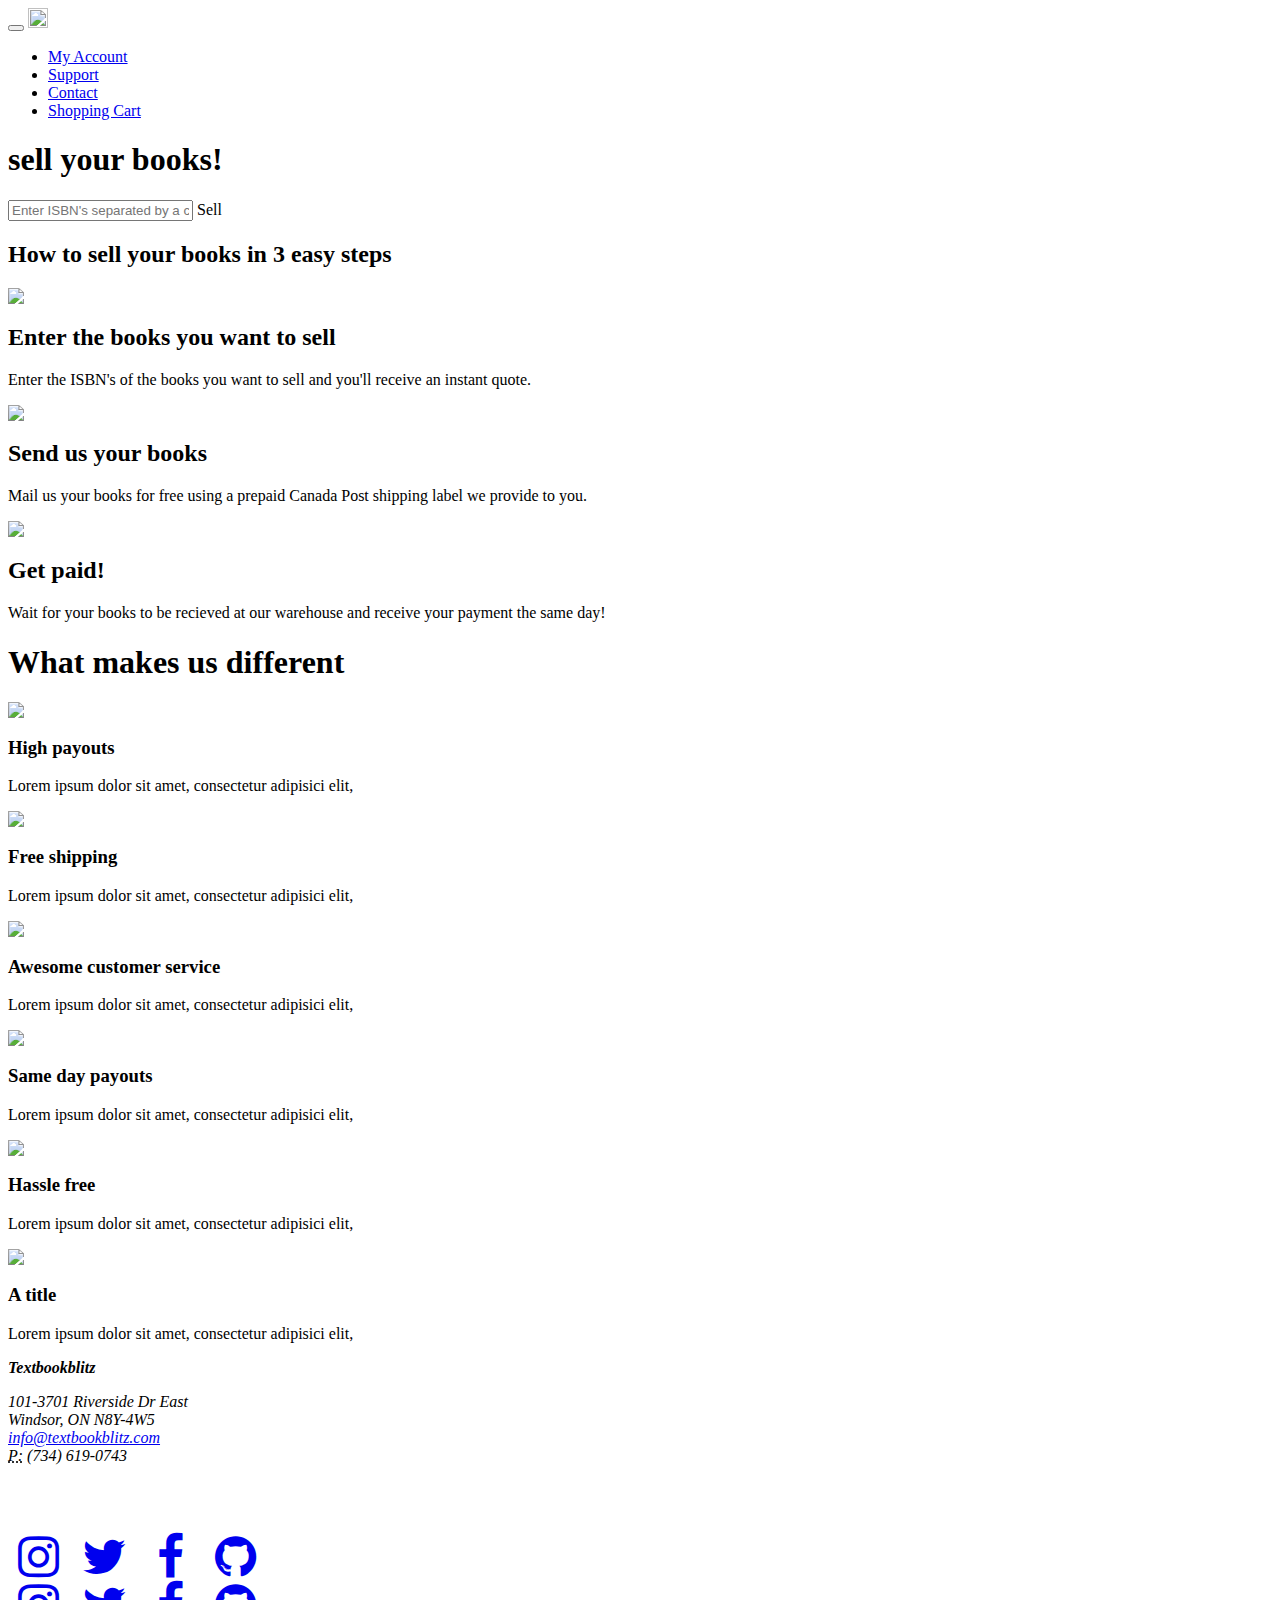
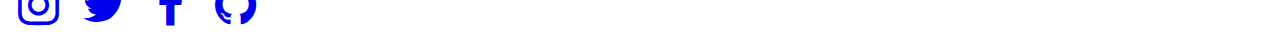
==== index.html @ 1eb01fef "Create index.html" ====
<html><head>
    <link rel="icon" href="images/favicon.png">
    <title>Sell Used Books &amp; Textbooks Online | Textbookblitz Canada</title>
    <meta charset="utf-8">
      <meta name="viewport" content="width=device-width, initial-scale=1">
      <script type="text/javascript" src="http://cdnjs.cloudflare.com/ajax/libs/jquery/2.0.3/jquery.min.js"></script>
      <link href="http://cdnjs.cloudflare.com/ajax/libs/font-awesome/4.3.0/css/font-awesome.min.css" rel="stylesheet" type="text/css">
      <link rel="stylesheet" href="css/bootstrap.css" type="text/css">
      <link rel="stylesheet" href="style.css" type="text/css">
  </head><body>
    <div class="navbar navbar-default navbar-static-top">
      <div class="container">
        <div class="navbar-header">
          <button type="button" class="navbar-toggle" data-toggle="collapse" data-target="#navbar-ex-collapse">
            <span class="sr-only">Toggle navigation</span>
            <span class="icon-bar"></span>
            <span class="icon-bar"></span>
            <span class="icon-bar"></span>
          </button>
          <a class="navbar-brand"><img height="20" alt="Brand" src="images\logo.png"></a>
        </div>
        <div class="collapse navbar-collapse" id="navbar-ex-collapse">
          <ul class="nav navbar-nav navbar-right">
            <li class="active">
              <a href="#">My Account</a>
            </li>
            <li class="">
              <a href="#">Support</a>
            </li>
            <li>
              <a href="#">Contact</a>
            </li>
            <li>
              <a href="#">Shopping Cart</a>
            </li>
          </ul>
        </div>
      </div>
    </div>
    <section class="home-banner" id="top">
      <div class="container">
        <div class="home-banner-caption">
          <div class="row">
            <div class="col-md-12">
              <h1 class="text-center">sell your books!</h1>
            </div>
          </div>
          <div class="row t10">
            <div class="col-md-offset-2 col-md-8">
              <form>
                <div class="form-group">
                  <div class="input-group input-group-lg">
                    <input type="text" class="form-control" placeholder="Enter ISBN's separated by a comma">
                    <span class="input-group-btn">
                      <a class="btn btn-success" type="submit">Sell</a>
                    </span>
                  </div>
                </div>
              </form>
            </div>
          </div>
        </div>
      </div>
    </section>
	
	
    <div class="section">
      <div class="container">
        <div class="row">
          <div class="col-md-12">
            <h2 class="text-center">How to sell your books in 3 easy steps</h2>
          </div>
        </div>
      </div>
    </div>
    <div class="section">
      <div class="container">
        <div class="row">
          <div class="col-md-4">
            <img src="http://pingendo.github.io/pingendo-bootstrap/assets/placeholder.png" class="img-responsive">
            <h2>Enter the books you want to sell</h2>
            <p>Enter the ISBN's of the books you want to sell and you'll receive an instant
              quote.</p>
          </div>
          <div class="col-md-4">
            <img src="http://pingendo.github.io/pingendo-bootstrap/assets/placeholder.png" class="img-responsive">
            <h2>Send us your books</h2>
            <p>Mail us your books for free using a prepaid Canada Post shipping label
              we provide to you.</p>
          </div>
          <div class="col-md-4">
            <img src="C:\Users\tekrop\Desktop\111.PNG" class="img-responsive">
            <h2>Get paid!</h2>
            <p>Wait for your books to be recieved at our warehouse and receive your payment
              the same day!</p>
          </div>
        </div>
      </div>
    </div>
    <div class="section">
      <div class="container">
        <div class="row">
          <div class="col-md-12">
            <h1 class="text-center">What makes us different</h1>
          </div>
        </div>
        <div class="row">
          <div class="col-md-4">
            <a><img src="http://pingendo.github.io/pingendo-bootstrap/assets/placeholder.png" class="img-responsive"></a>
            <h3>High payouts</h3>
            <p>Lorem ipsum dolor sit amet, consectetur adipisici elit,&nbsp;</p>
          </div>
          <div class="col-md-4">
            <a><img src="http://pingendo.github.io/pingendo-bootstrap/assets/placeholder.png" class="img-responsive"></a>
            <h3>Free shipping</h3>
            <p>Lorem ipsum dolor sit amet, consectetur adipisici elit,&nbsp;</p>
          </div>
          <div class="col-md-4">
            <a><img src="http://pingendo.github.io/pingendo-bootstrap/assets/placeholder.png" class="img-responsive"></a>
            <h3>Awesome customer service</h3>
            <p>Lorem ipsum dolor sit amet, consectetur adipisici elit,&nbsp;</p>
          </div>
        </div>
        <div class="row">
          <div class="col-md-4">
            <a><img src="http://pingendo.github.io/pingendo-bootstrap/assets/placeholder.png" class="img-responsive"></a>
            <h3>Same day payouts</h3>
            <p>Lorem ipsum dolor sit amet, consectetur adipisici elit,&nbsp;</p>
          </div>
          <div class="col-md-4">
            <a><img src="http://pingendo.github.io/pingendo-bootstrap/assets/placeholder.png" class="img-responsive"></a>
            <h3>Hassle free</h3>
            <p>Lorem ipsum dolor sit amet, consectetur adipisici elit,&nbsp;</p>
          </div>
          <div class="col-md-4">
            <a><img src="http://pingendo.github.io/pingendo-bootstrap/assets/placeholder.png" class="img-responsive"></a>
            <h3>A title</h3>
            <p>Lorem ipsum dolor sit amet, consectetur adipisici elit,&nbsp;</p>
          </div>
        </div>
      </div>
    </div>
    <footer class="section">
      <div class="container">
        <div class="row">
			<div class="col-sm-6">          		  
				<address>
				  <strong>Textbookblitz</strong><br>
				  <p>101-3701 Riverside Dr East<br> 
				  Windsor, ON N8Y-4W5&nbsp;<br>
				  <a href="mailto:#">info@textbookblitz.com</a><br>
				  <abbr title="Phone">P:</abbr> (734) 619-0743
				  </p>
				</address>
			</div>
          <div class="col-sm-6">
            <p class="text-info text-right">
              <br>
              <br>
            </p>
            <div class="row">
              <div class="col-md-12 hidden-lg hidden-md hidden-sm text-left">
                <a href="#"><i class="fa fa-3x fa-fw fa-instagram text-inverse"></i></a>
                <a href="#"><i class="fa fa-3x fa-fw fa-twitter text-inverse"></i></a>
                <a href="#"><i class="fa fa-3x fa-fw fa-facebook text-inverse"></i></a>
                <a href="#"><i class="fa fa-3x fa-fw fa-github text-inverse"></i></a>
              </div>
            </div>
            <div class="row">
              <div class="col-md-12 hidden-xs text-right">
                <a href="#"><i class="fa fa-3x fa-fw fa-instagram text-inverse"></i></a>
                <a href="#"><i class="fa fa-3x fa-fw fa-twitter text-inverse"></i></a>
                <a href="#"><i class="fa fa-3x fa-fw fa-facebook text-inverse"></i></a>
                <a href="#"><i class="fa fa-3x fa-fw fa-github text-inverse"></i></a>
              </div>
            </div>
          </div>
        </div>
      </div>
    </footer>
  

</body></html>
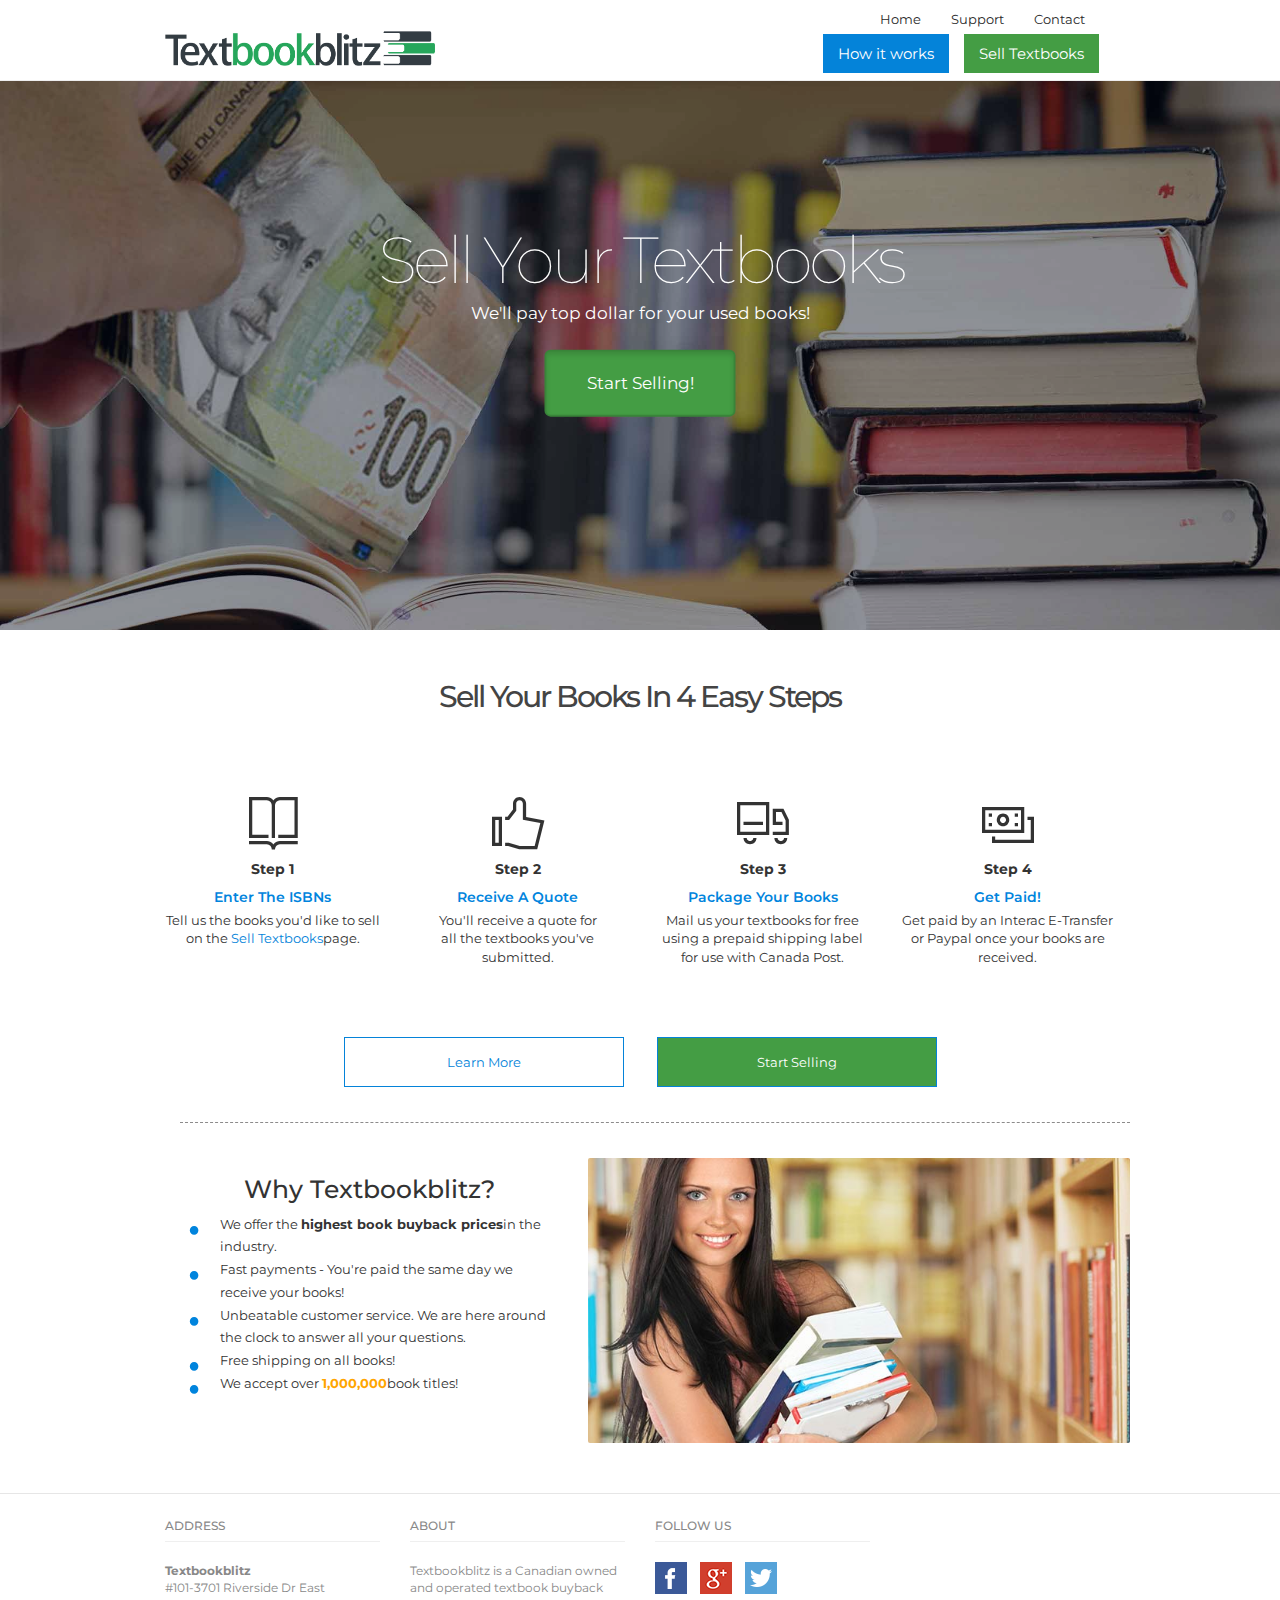
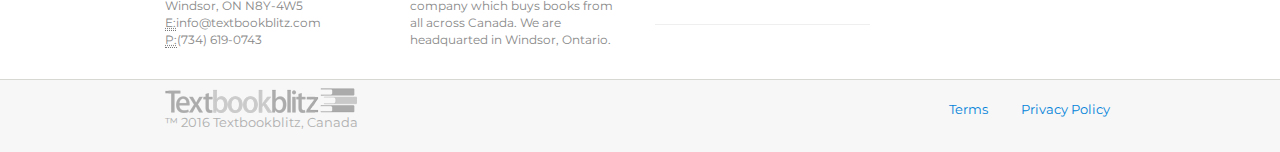
==== commit 337ef712: "3" ====
--- a/index.html
+++ b/index.html
@@ -1,183 +1,257 @@
 <html><head>
-    <link rel="icon" href="images/favicon.png">
-    <title>Sell Used Books &amp; Textbooks Online | Textbookblitz Canada</title>
-    <meta charset="utf-8">
-      <meta name="viewport" content="width=device-width, initial-scale=1">
-      <script type="text/javascript" src="http://cdnjs.cloudflare.com/ajax/libs/jquery/2.0.3/jquery.min.js"></script>
-      <link href="http://cdnjs.cloudflare.com/ajax/libs/font-awesome/4.3.0/css/font-awesome.min.css" rel="stylesheet" type="text/css">
-      <link rel="stylesheet" href="css/bootstrap.css" type="text/css">
-      <link rel="stylesheet" href="style.css" type="text/css">
-  </head><body>
-    <div class="navbar navbar-default navbar-static-top">
-      <div class="container">
-        <div class="navbar-header">
-          <button type="button" class="navbar-toggle" data-toggle="collapse" data-target="#navbar-ex-collapse">
-            <span class="sr-only">Toggle navigation</span>
-            <span class="icon-bar"></span>
-            <span class="icon-bar"></span>
-            <span class="icon-bar"></span>
-          </button>
-          <a class="navbar-brand"><img height="20" alt="Brand" src="images\logo.png"></a>
-        </div>
-        <div class="collapse navbar-collapse" id="navbar-ex-collapse">
-          <ul class="nav navbar-nav navbar-right">
-            <li class="active">
-              <a href="#">My Account</a>
-            </li>
-            <li class="">
-              <a href="#">Support</a>
-            </li>
-            <li>
-              <a href="#">Contact</a>
-            </li>
-            <li>
-              <a href="#">Shopping Cart</a>
-            </li>
-          </ul>
-        </div>
-      </div>
-    </div>
-    <section class="home-banner" id="top">
-      <div class="container">
-        <div class="home-banner-caption">
-          <div class="row">
-            <div class="col-md-12">
-              <h1 class="text-center">sell your books!</h1>
+        <meta charset="utf-8">
+        <meta http-equiv="X-UA-Compatible" content="IE=edge">
+        <meta name="viewport" content="width=device-width, initial-scale=1">
+        <meta name="keywords" content="sell textbooks, textbook buyback, sell textbooks online, textbook buyback canada, used textbooks online, sell books, sell books online">
+        <meta name="description" content="Sell Your Textbooks For Cash! Canada's Top Destination For Selling books! Instant Quotes, Fast Payments And Free Shipping! We accept over 1,000,000 titles!">
+        <meta name="country" content="Canada">
+        <meta name="subject" content="Sell TextBooks Online">
+        <meta name="owner" content="Textbookblitz Canada - Top Dollar For Used Textbooks!">
+        <title>Sell Used Books &amp; Textbooks Online | Textbookblitz Canada</title>
+        <link rel="shortcut icon" href="images/favicon.png">
+        <link href="”https://plus.google.com/+Textbookblitz”" rel="”publisher”">
+        <!-- Main Stylesheets -->
+        <link rel="stylesheet" href="stylesheets/bootstrap.css" type="text/css">
+        <link rel="stylesheet" href="stylesheets/style.css" type="text/css">
+        <!-- Icon Fonts -->
+        <link rel="stylesheet" href="stylesheets/font-awesome.css" type="text/css">
+        <link rel="stylesheet" href="stylesheets/StrokeGap.css" type="text/css">
+        <!-- Main Scripts -->
+        <script src="javascripts/modernizr.js"></script>
+        <script src="javascripts/jquery.js"></script>
+        <script src="javascripts/bootstrap.js"></script>
+        <script>
+            (function(i,s,o,g,r,a,m){i['GoogleAnalyticsObject']=r;i[r]=i[r]||function(){
+            	  (i[r].q=i[r].q||[]).push(arguments)},i[r].l=1*new Date();a=s.createElement(o),
+            	  m=s.getElementsByTagName(o)[0];a.async=1;a.src=g;m.parentNode.insertBefore(a,m)
+            	  })(window,document,'script','https://www.google-analytics.com/analytics.js','ga');
+            
+            	  ga('create', 'UA-80503965-1', 'auto');
+            	  ga('send', 'pageview');
+        </script>
+        <!-- HTML5 Shim and Respond.js IE8 support of HTML5 elements
+        and media queries -->
+        <!-- WARNING: Respond.js doesn't work if you view the page via file://
+        -->
+        <!--[if lt IE 9]>
+            <script src="https://oss.maxcdn.com/libs/html5shiv/3.7.0/html5shiv.js"></script>
+            <script src="https://oss.maxcdn.com/libs/respond.js/1.4.2/respond.min.js"></script>
+        <![endif]-->
+    </head><body>
+        <!-- ++++++++++++++++++++++++++ // Menu Bar Starts ++++++++++++++++++++++++++
+        -->
+        <header data-scroll-header="" class="navbar navbar-default navbar-fixed-top" role="banner">
+            <div class="container">
+                <button type="button" class="navbar-toggle" data-toggle="collapse" data-target=".main-navigation">
+                    <span class="sr-only">Toggle navigation</span>
+                    <span class="icon-bar"></span>
+                    <span class="icon-bar"></span>
+                    <span class="icon-bar"></span>
+                </button>
+                <div class="col-md-4">
+                    <a class="navbar-brand" data-scroll="" href="index.html">
+                    <img src="images/logo.png" alt="Textbookblitz Logo">
+                </a>
+                </div>
+                <div class="col-md-8">
+                    <div class="col-md-12">
+                        <div class="collapse navbar-collapse main-navigation">
+                            <ul class="nav navbar-nav navbar-right">
+                                <li>
+                                    <a href="index.html">Home</a>
+                                </li>
+                                <li>
+                                    <a href="support.html">Support</a>
+                                </li>
+                                <li>
+                                    <a href="contact.html">Contact</a>
+                                </li>
+                            </ul>
+                        </div>
+                    </div>
+                    <div class="col-md-12 navbar-bottom">
+                        <div class="">
+                            <a href="how-to-sell-books.html" class="button button-blue mr10">How it works</a>
+                            <a href="sell-books.html" class="button button-green">Sell Textbooks</a>
+                        </div>
+                    </div>
+                </div>
             </div>
-          </div>
-          <div class="row t10">
-            <div class="col-md-offset-2 col-md-8">
-              <form>
-                <div class="form-group">
-                  <div class="input-group input-group-lg">
-                    <input type="text" class="form-control" placeholder="Enter ISBN's separated by a comma">
-                    <span class="input-group-btn">
-                      <a class="btn btn-success" type="submit">Sell</a>
-                    </span>
-                  </div>
-                </div>
-              </form>
+        </header>
+        <!-- ++++++++++++++++++++++++++ // Home Banner Starts ++++++++++++++++++++++++++
+        -->
+        <section class="home-slider" id="top">
+            <div class="container">
+                <div class="home-slider-caption">
+                    <h1>Sell Your Textbooks</h1>
+                    <p>We'll pay top dollar for your used books!</p>
+                    <div class="text-center">
+                        <a href="sell-books.html" class="btn btn-outline btn-success btn-icon active btn-lg btn-square ">Start Selling!<span class="fa fa-angle-right icon-with-btn"></span></a>
+                    </div>
+                </div>
             </div>
-          </div>
-        </div>
-      </div>
-    </section>
-	
-	
-    <div class="section">
-      <div class="container">
-        <div class="row">
-          <div class="col-md-12">
-            <h2 class="text-center">How to sell your books in 3 easy steps</h2>
-          </div>
-        </div>
-      </div>
-    </div>
-    <div class="section">
-      <div class="container">
-        <div class="row">
-          <div class="col-md-4">
-            <img src="http://pingendo.github.io/pingendo-bootstrap/assets/placeholder.png" class="img-responsive">
-            <h2>Enter the books you want to sell</h2>
-            <p>Enter the ISBN's of the books you want to sell and you'll receive an instant
-              quote.</p>
-          </div>
-          <div class="col-md-4">
-            <img src="http://pingendo.github.io/pingendo-bootstrap/assets/placeholder.png" class="img-responsive">
-            <h2>Send us your books</h2>
-            <p>Mail us your books for free using a prepaid Canada Post shipping label
-              we provide to you.</p>
-          </div>
-          <div class="col-md-4">
-            <img src="C:\Users\tekrop\Desktop\111.PNG" class="img-responsive">
-            <h2>Get paid!</h2>
-            <p>Wait for your books to be recieved at our warehouse and receive your payment
-              the same day!</p>
-          </div>
-        </div>
-      </div>
-    </div>
-    <div class="section">
-      <div class="container">
-        <div class="row">
-          <div class="col-md-12">
-            <h1 class="text-center">What makes us different</h1>
-          </div>
-        </div>
-        <div class="row">
-          <div class="col-md-4">
-            <a><img src="http://pingendo.github.io/pingendo-bootstrap/assets/placeholder.png" class="img-responsive"></a>
-            <h3>High payouts</h3>
-            <p>Lorem ipsum dolor sit amet, consectetur adipisici elit,&nbsp;</p>
-          </div>
-          <div class="col-md-4">
-            <a><img src="http://pingendo.github.io/pingendo-bootstrap/assets/placeholder.png" class="img-responsive"></a>
-            <h3>Free shipping</h3>
-            <p>Lorem ipsum dolor sit amet, consectetur adipisici elit,&nbsp;</p>
-          </div>
-          <div class="col-md-4">
-            <a><img src="http://pingendo.github.io/pingendo-bootstrap/assets/placeholder.png" class="img-responsive"></a>
-            <h3>Awesome customer service</h3>
-            <p>Lorem ipsum dolor sit amet, consectetur adipisici elit,&nbsp;</p>
-          </div>
-        </div>
-        <div class="row">
-          <div class="col-md-4">
-            <a><img src="http://pingendo.github.io/pingendo-bootstrap/assets/placeholder.png" class="img-responsive"></a>
-            <h3>Same day payouts</h3>
-            <p>Lorem ipsum dolor sit amet, consectetur adipisici elit,&nbsp;</p>
-          </div>
-          <div class="col-md-4">
-            <a><img src="http://pingendo.github.io/pingendo-bootstrap/assets/placeholder.png" class="img-responsive"></a>
-            <h3>Hassle free</h3>
-            <p>Lorem ipsum dolor sit amet, consectetur adipisici elit,&nbsp;</p>
-          </div>
-          <div class="col-md-4">
-            <a><img src="http://pingendo.github.io/pingendo-bootstrap/assets/placeholder.png" class="img-responsive"></a>
-            <h3>A title</h3>
-            <p>Lorem ipsum dolor sit amet, consectetur adipisici elit,&nbsp;</p>
-          </div>
-        </div>
-      </div>
-    </div>
-    <footer class="section">
-      <div class="container">
-        <div class="row">
-			<div class="col-sm-6">          		  
-				<address>
-				  <strong>Textbookblitz</strong><br>
-				  <p>101-3701 Riverside Dr East<br> 
-				  Windsor, ON N8Y-4W5&nbsp;<br>
-				  <a href="mailto:#">info@textbookblitz.com</a><br>
-				  <abbr title="Phone">P:</abbr> (734) 619-0743
-				  </p>
-				</address>
-			</div>
-          <div class="col-sm-6">
-            <p class="text-info text-right">
-              <br>
-              <br>
-            </p>
-            <div class="row">
-              <div class="col-md-12 hidden-lg hidden-md hidden-sm text-left">
-                <a href="#"><i class="fa fa-3x fa-fw fa-instagram text-inverse"></i></a>
-                <a href="#"><i class="fa fa-3x fa-fw fa-twitter text-inverse"></i></a>
-                <a href="#"><i class="fa fa-3x fa-fw fa-facebook text-inverse"></i></a>
-                <a href="#"><i class="fa fa-3x fa-fw fa-github text-inverse"></i></a>
-              </div>
+        </section>
+        <!-- ++++++++++++++++++++++++++ // How it works Starts ++++++++++++++++++++++++++
+        -->
+        <section id="howItWorks">
+            <div class="container">
+                <div class="row">
+                    <div class="col-md-12">
+                        <h2 class="section-heading t50 b20 text-center">Sell your books in 4 easy steps</h2>
+                        <br>
+                    </div>
+                </div>
+                <div class="services">
+                    <div class="row">
+                        <div class="service col-md-3 col-sm-6 col-xs-12">
+                            <div class="fa-4x service-icon one icon icon-Book"></div>
+                            <h5>Step 1</h5>
+                            <h3>Enter The ISBNs</h3>
+                            <p>Tell us the books you'd like to sell on the
+                                <a href="sell.html">Sell Textbooks</a>page.</p>
+                        </div>
+                        <div class="service col-md-3 col-sm-6 col-xs-12">
+                            <div class="fa-4x service-icon two icon icon-Like"></div>
+                            <h5>Step 2</h5>
+                            <h3>Receive A Quote</h3>
+                            <p>You'll receive a quote for
+                                <br>all the textbooks you've submitted.</p>
+                            <br>
+                        </div>
+                        <div class="service col-md-3 col-sm-6 col-xs-12">
+                            <div class="fa-4x service-icon three icon icon-Truck"></div>
+                            <h5>Step 3</h5>
+                            <h3>Package Your Books</h3>
+                            <p>Mail us your textbooks for free using a prepaid shipping label for use
+                                with Canada Post.</p>
+                        </div>
+                        <div class="service col-md-3 col-sm-6 col-xs-12">
+                            <div class="four">
+                                <div class="fa-4x service-icon four icon icon-Dollars"></div>
+                                <h5>Step 4</h5>
+                                <h3>Get Paid!</h3>
+                                <p>Get paid by an Interac E-Transfer or Paypal once your books are received.</p>
+                                <br>
+                            </div>
+                        </div>
+                        <div class="col-md-12 t35 b35">
+                            <a href="how-to-sell-books.html" class="services button button-blue mr30">Learn More</a>
+                            <a href="sell-books.html" class="services button button-green">Start Selling</a>
+                        </div>
+                    </div>
+                </div>
+                <div class="container">
+                    <div class="bottomcontainer b50">
+                        <div class="row">
+                            <div class="service col-md-5 col-sm-5 col-xs-12">
+                                <div id="whychooseus">
+                                    <h2 class="text-center">Why Textbookblitz?</h2>
+                                    <ul>
+                                        <li>We offer the
+                                            <b>highest book buyback prices</b>in the industry.</li>
+                                        <li>Fast payments - You're paid the same day we receive your books!
+                                            </li><li>Unbeatable customer service. We are here around the clock to answer all
+                                                your questions.</li>
+                                            <li>Free shipping on all books!</li>
+                                            <li>We accept over
+                                                <strong style="color:orange;">1,000,000</strong>book titles!</li>
+                                    </ul>
+                                </div>
+                            </div>
+                            <div class="service col-md-7 col-sm-7 col-xs-12  ">
+                                <section class="want-cash"></section>
+                            </div>
+                        </div>
+                    </div>
+                </div>
             </div>
-            <div class="row">
-              <div class="col-md-12 hidden-xs text-right">
-                <a href="#"><i class="fa fa-3x fa-fw fa-instagram text-inverse"></i></a>
-                <a href="#"><i class="fa fa-3x fa-fw fa-twitter text-inverse"></i></a>
-                <a href="#"><i class="fa fa-3x fa-fw fa-facebook text-inverse"></i></a>
-                <a href="#"><i class="fa fa-3x fa-fw fa-github text-inverse"></i></a>
-              </div>
-            </div>
-          </div>
-        </div>
-      </div>
-    </footer>
-  
+        </section>
+        <!-- ++++++++++++++++++++++++++ // Footer ++++++++++++++++++++++++++ -->
+        <footer id="site-footer">
+            <section>
+                <div class="container">
+                    <div class="section-content row">
+                        <div class="col-md-3 col-sm-3">
+                            <aside class="widget">
+                                <div class="widget-header">
+                                    <h4>Address</h4>
+                                </div>
+                                <address>
+                                    <strong>Textbookblitz</strong>
+                                    <br>#101-3701 Riverside Dr East
+                                    <br>Windsor, ON N8Y-4W5
+                                    <br>
+                                    <abbr title="Phone">E:</abbr>info@textbookblitz.com
+                                    <br>
+                                    <abbr title="Phone">P:</abbr>(734) 619-0743</address>
+                            </aside>
+                        </div>
+                        <div class="col-md-3 col-sm-3">
+                            <aside class="widget">
+                                <div class="widget-header">
+                                    <h4>About</h4>
+                                </div>
+                                <p>Textbookblitz is a Canadian owned and operated textbook buyback company
+                                    which buys books from all across Canada. We are headquarted in Windsor,
+                                    Ontario.</p>
+                            </aside>
+                        </div>
+                        <div class="col-md-3 col-sm-3">
+                            <aside class="widget">
+                                <div class="widget-header">
+                                    <h4>Follow us</h4>
+                                </div>
+                                <ul class="list-inline footer-social">
+                                    <li>
+                                        <a href="https://www.facebook.com/textbookblitz">
+                                        <img src="images/social/facebook.png" alt="Facebook Icon">
+                                    </a>
+                                    </li>
+                                    <li>
+                                        <a href="https://plus.google.com/+Textbookblitz">
+										<img src="images/social/google+.png" alt="Google+ Icon">
+									</a>
+                                    </li>
+                                    <li>
+                                        <a href="https://twitter.com/Textbook_blitz">
+										<img src="images/social/twitter.png" alt="Twitter Icon">
+									</a>
+                                    </li>
+                                </ul>
+                            </aside>
+                            <aside class="widget">
+                                <div class="widget-header"></div>
+                                <ul class="list-inline footer-social"></ul>
+                            </aside>
+                        </div>
+                    </div>
+                </div>
+            </section>
+            <!-- ++++++++++++++++++++++++++ // Footer Bottom ++++++++++++++++++++++++++
+            -->
+            <section id="footer-bottom">
+                <div class="container">
+                    <div class="row">
+                        <div class="col-md-7 col-sm-6">
+                            <img src="images/logofooter.png" alt="Textbookblitz Footer Logo" class="footer-logo">
+                            <p class="copyright">™ 2016 Textbookblitz, Canada</p>
+                        </div>
+                        <div class="col-md-5 pt20 col-sm-6">
+                            <nav id="footer-nav" class="text-right pull-right">
+                                <ul class="list-inline">
+                                    <li>
+                                        <a href="terms.html">Terms</a>
+                                    </li>
+                                    <li>
+                                        <a href="privacy.html">Privacy Policy</a>
+                                    </li>
+                                </ul>
+                            </nav>
+                        </div>
+                    </div>
+                </div>
+            </section>
+        </footer>
+    
 
 </body></html>--- a/stylesheets/style.css
+++ b/stylesheets/style.css
@@ -0,0 +1,700 @@
+@import url(http://fonts.googleapis.com/css?family=Montserrat:400,700);
+
+/*------------------------------------*\
+    Bootstrap Override
+\*------------------------------------*/
+ 
+.ln-height{
+	line-height: 20px;
+ }
+
+.navbar-brand img{
+	height: 35px;
+}
+
+.mr30{
+	margin-right: 30px;
+}
+.mr10{
+	margin-right: 10px;
+}
+
+.header-container{
+	background-color: #0084DD;
+	color: white;
+}
+
+.header-container h1{
+	color: white !important;
+	padding-top: 5px !important;
+	padding-bottom: 5px !important;
+	font-size: 30px;
+	margin-left: 5px;
+}
+
+h2{
+	font-size: 25px;
+}
+
+.contact-form{
+	background-color: #F8F8F8;
+	border: 1px solid #E5E5E5;
+	padding-top: 15px;
+	padding-left: 15px;
+	padding-right: 15px;
+	padding-bottom: 12px;
+	margin-bottom: 25px !important;
+}
+
+.btn-success {
+	color: #fff;
+	background-color: #5cb85c;
+	border-color: #4cae4c;
+}
+.btn-success:hover, .btn-success:focus, .btn-success.focus, .btn-success:active, .btn-success.active, .open > .btn-success.dropdown-toggle {
+	color: #fff;
+	background-color: #449d44;
+	border-color: #398439;
+}
+
+
+@media (max-width: 398px){
+
+	.section-heading{ /*FAQ Main header*/
+		font-size:3em !important;
+	}
+	.section-sub-heading{ /*FAQ Sub header*/
+		font-size:1em !important;
+	}
+	.row{	/*rows in FAQ section*/
+		margin-left: -22px !important;
+		margin-right: -22px !important;
+	}
+	.navbar-brand img{ /*logo resize smaller*/
+		height:26.25px !important;
+		width: 203.6625px !important;
+		position: absolute;
+	}
+	.navbar-toggle{  
+	  padding: 0 8px !important;
+	  margin-top: 18px !important;
+	  width: 40px;
+	  height: 40px;
+  }
+}
+
+header .container{
+	padding-left: 0px !important;
+	padding-right: 0px !important;
+}
+
+.navbar-brand{
+	padding-left: 0px;
+}
+
+.navbar-nav > li > a:hover, .navbar-nav > li > a:focus, .navbar-nav > li > a.active, li.dropdown.open:hover, li.dropdown.open:focus, li.dropdown.open.active {
+	text-decoration: underline;
+}
+
+.navbar-nav li a{
+	padding-top: 10px !important;
+	padding-bottom: 5px !important;
+}
+
+.container-full {
+  width: 100%;
+  padding: 0;
+}
+.container-full .row {
+  margin: 0;
+}
+
+.navbar-toggle {
+  padding: 16px 12px;
+  margin-top: 15px;
+  margin-bottom: 15px;
+  -moz-border-radius: 100%;
+  -webkit-border-radius: 100%;
+  border-radius: 100%;
+}
+
+.navbar-default .navbar-toggle {
+  background-color: transparent;
+  -moz-transition: all 0.2s;
+  -o-transition: all 0.2s;
+  -webkit-transition: all 0.2s;
+  transition: all 0.2s;
+}
+
+.navbar-default .navbar-toggle:hover, .navbar-default .navbar-toggle:focus {
+  background-color: #0075c4;
+}
+.navbar-default .navbar-toggle:hover .icon-bar, .navbar-default .navbar-toggle:focus .icon-bar {
+  background-color: #ffffff !important;
+}
+
+.navbar-default .navbar-toggle .icon-bar {
+  background-color: #0084DD;
+}
+.header{
+	margin-bottom: 25px;
+}
+
+.navbar-bottom{
+	display: inline-block;
+	text-align: right;
+}
+
+.button:hover{
+	color: white;
+}
+
+.navbar-bottom a{
+	padding: 9px 15px 9px 15px;
+	border: 1px white solid;
+	font-size: 15px;
+}
+
+.button-blue {
+	border: 1px white solid;
+	display: inline-block;
+	background-color: #0483d9;
+	color: white;
+}
+
+.button-green {
+	border: 1px white solid;
+	display: inline-block;
+	background-color: #449d44;
+	color: white;
+}
+
+/*------------------------------------*\
+    NiceScroll Overlapping
+\*------------------------------------*/
+.nicescroll-rails {
+  z-index: 9999 !important;
+}
+.nicescroll-rails div {
+  background-color: #0084DD !important;
+  border: 0 !important;
+}
+.nicescroll-rails div:hover {
+  width: 10px !important;
+}
+
+/*------------------------------------*\
+    Sections
+\*------------------------------------*/
+/**********************************
+
+Sections CSS
+
+**********************************/
+/************ Home Slider ********/
+section {
+  overflow: hidden;
+}
+section .section-heading {
+  font-size: 30px;
+  text-transform: capitalize;
+  letter-spacing: -2px;
+  color: #444444;
+}
+section .section-sub-heading {
+  padding: 0 0 10px 0;
+  font-size: 1em;
+  text-align: center;
+  color: #828282;
+}
+
+section.home-slider {
+  background-image: url("../images/header.jpg");
+  background-repeat: no-repeat;
+  background-position: center;
+  background-color: #ffffff;
+  -moz-background-size: cover;
+  -o-background-size: cover;
+  -webkit-background-size: cover;
+  background-size: cover;
+  min-height: 630px;
+  position: relative;
+}
+section.home-slider:before {
+  position: absolute;
+  top: 0;
+  bottom: 0;
+  left: 0;
+  right: 0;
+  content: '';
+  background-image: url('[data-uri]');
+  background-size: 100%;
+  background-image: -webkit-gradient(linear, 50% 0%, 50% 100%, color-stop(0%, rgba(0, 0, 0, 0)), color-stop(100%, rgba(0, 0, 0, 0.25)));
+  background-image: -moz-linear-gradient(rgba(0, 0, 0, 0), rgba(0, 0, 0, 0.25));
+  background-image: -webkit-linear-gradient(rgba(0, 0, 0, 0), rgba(0, 0, 0, 0.25));
+  background-image: linear-gradient(rgba(0, 0, 0, 0), rgba(0, 0, 0, 0.25));
+}
+section.home-slider:after {
+  background: rgba(5, 11, 29, 0.45);
+  content: '';
+  position: absolute;
+  display: block;
+  height: 100%;
+  left: 0;
+  width: 100%;
+  top: 0;
+}
+section.home-slider .home-slider-caption {
+  position: absolute;
+  top: 50%;
+  left: 50%;
+  -moz-transform: translate(-50%,-50%);  -ms-transform: translate(-50%,-50%);
+  -webkit-transform: translate(-50%,-50%);
+  transform: translate(-50%,-50%);
+  z-index: 1;
+}
+
+section.home-slider h1 {
+  color: #fff;
+  letter-spacing: -4px;
+  font-size: 5em;
+  font-weight: 100;
+  line-height: 1;
+  text-align: center;
+}
+section.home-slider p {
+  font-size: 1.3em;
+  color: #fff;
+  margin-bottom: 20px;
+  text-align: center;
+}
+
+section.home-slider btn{
+	 z-index: 1 !important;
+}
+
+/*------------------------------------*\
+    How it works
+\*------------------------------------*/
+.services {
+  position: relative;
+  text-align: center;
+}
+.services .service {
+  height:250px;
+  padding: 30px 15px 30px;
+  text-align: center !important;
+  z-index: 1;
+}
+.services .service .service-icon {
+  color: #292929;
+  margin-top: 15px;
+  -moz-transition: color 0.3s;
+  -o-transition: color 0.3s;
+  -webkit-transition: color 0.3s;
+  transition: color 0.3s;
+}
+.services .service .one{
+  color: #333333;
+}
+.services .service .two{
+  color: #333333;
+}
+.services .service .three{
+  color: #333333;
+}
+.services .four .icon{
+  color: #333333;
+}
+
+.services .service p {
+  margin-bottom: 20px;
+  margin: 0 auto auto;
+  max-width:220px;
+}
+.services .service h3 {
+  margin: 0px auto 5px auto !important;
+  color: #0084DD;
+  font-weight: 600;
+  font-size: 14px;
+  position: relative;
+  margin-bottom: 10px;
+  text-transform: capitalize;
+}
+
+.services .service h5 {
+	margin: 13px auto 13px auto;
+	font-size: 1.1em;
+	font-weight: bold;
+}
+
+.services .service a:hover {
+  color: orange;
+}
+@media screen and (max-width: 992px) {
+  .services {
+    margin-top: 35px;
+  }
+}
+@media screen and (max-width: 992px) {
+  .services .service .service-icon {
+    margin-top: 5px !important;
+  }
+}
+
+#whychooseus li{
+	 line-height: 175%;
+	 list-style-type:none;
+}
+
+#whychooseus  li:before{
+	content:'\00b7'; font-size:80px; vertical-align:-21px;
+	margin-bottom:10px;
+	position: absolute;
+    left: 19px;
+	color:#0084DD;
+}
+
+.bottomcontainer{
+	padding-top: 35px;
+	border-top: 1px dashed #8c8b8b;
+}
+
+
+section.want-cash {
+  border-radius: 2px;
+  background-image: url("../images/student-selling-textbooks.jpg");
+  background-repeat: no-repeat;
+  background-position: center;
+  background-color: #ffffff;
+  -moz-background-size: cover;
+  -o-background-size: cover;
+  -webkit-background-size: cover;
+  background-size: cover;
+  min-height: 285px;
+  background-position: left;
+  position: relative;
+}
+
+.services  .button{
+	width: 280px;
+}
+
+.services  .button a::hover{
+	text-decoration: underline;
+	color:black;
+}
+
+.services .button-blue{
+	color: #0483d9;
+	background-color: white;
+	border: 1px solid #0483d9;
+	padding: 15px;
+}
+
+.services .button-green{
+	background-color: #449d44;
+	border: 1px solid #0483d9;
+	padding: 15px;
+}
+
+/*------------------------------------*\
+    sell and contact 
+	border: 1px solid #E5E5E5;
+\*------------------------------------*/
+
+section#form {
+  position: relative;
+  margin-top: 90px;
+}
+section#form .contact-form {
+  margin: 0 auto;
+  padding-bottom: 10px;
+}
+section#form .contact-form .form-control {
+  border: 1px solid #0084DD;
+  padding: 0 25px;
+  height: 50px;
+}
+section#form .contact-form textarea {
+  overflow: hidden;
+  padding: 25px !important;
+  min-height: 225px !important;
+}
+
+#showme{
+	padding: 3px 6px;
+	background: #0084DD;
+	border: 1px solid #e5e5e5;
+	color: #fff;
+	border-radius: 2px;
+}
+
+#showme p{
+	margin-bottom: 0px !important;
+}
+
+#showme a{
+	color: #444444;
+}
+
+#showme a:hover  {
+  color: orange;
+}
+
+#showme img:hover{
+	opacity: 0.85;
+}
+
+#showme ul {
+    padding: 10px 10px 10px 20px;
+	list-style-type: square;
+	line-height: 150%;
+}
+
+li p{
+	margin-left: -0.5em;	
+}
+
+#showme li img{
+	margin-left: -0.5em;
+	border: 2px solid #e5e5e5;
+}
+/*------------------------------------*\
+    FAQ
+\*------------------------------------*/
+.faq{
+	position: relative;
+	line-height: 150%;
+}
+
+.faq #quicklinks ul{
+	list-style: none;
+	padding-top: 1px;
+}
+
+.faq #quicklinks {
+	padding-top: 1px;
+}
+
+.faq p {
+	font-size: 1em;
+	padding-bottom: 10px;
+}
+
+*[id]:before {  /*--Counters navbar height to properly jump to href locations--*/
+  display: block; 
+  content: " "; 
+  margin-top: -85px; 
+  height: 85px; 
+  visibility: hidden; 
+}
+
+.faq h3{
+	font-size: 1.6em;
+}
+
+.faq h4{
+	font-size: 1.9em;
+	padding-top: 20px;
+	padding-bottom: 10px;
+}
+.faq h5{
+	font-weight: bold;
+	font-size: 1em;
+	color: #0084DD;
+}
+.faq ul li h5:hover{
+	color: #004777;
+}
+
+.faq .questions h5{
+	font-size: 1.2em;
+}
+
+.faqspan {
+	font-size: 1.2em;
+	font-weight: bold;
+}
+
+.faq img{
+	width: 140px;
+}
+
+/*------------------------------------*\
+    Contact
+\*------------------------------------*/
+
+#contact {
+	padding-top: 85px;
+}
+
+/*------------------------------------*\
+    Guideline
+\*------------------------------------*/
+
+#guideline h4{
+  font-size: 2.2em;
+  position: relative;
+  padding: 10px 0 15px 5px;
+  margin-bottom: 30px;
+  text-transform: capitalize;
+}
+
+#guideline {
+	padding-top: 100px;
+	line-height: 165%;
+}
+
+/*------------------------------------*\
+    Privacy
+\*------------------------------------*/
+
+#privacy{
+	margin-top: 120px;
+	min-height: 540px;
+}
+
+
+/*------------------------------------*\
+    Footer
+\*------------------------------------*/
+footer {
+    /* * Titter feeds
+* ~~~~~~~~~~~~~~~~~~~~~~~~~~~~~~~~~~~~~~~~~~~~ */
+}
+footer section {
+  border-bottom: 1px solid rgba(255, 255, 255, 0.05);
+  padding-top: 25px;
+  padding-bottom: 0px;
+  background-color: #ffffff;
+  border-top: 1px solid #e6e6e6;
+}
+footer section .section-content .widget {
+  font-size: 12px;
+  margin-bottom: 30px;
+  color: #888888;
+}
+footer section .section-content .widget .widget-header {
+  margin-bottom: 20px;
+  border-bottom: 1px solid #EFEFEF;
+}
+footer section .section-content .widget .widget-header h4 {
+  margin-top: 0;
+  text-transform: uppercase;
+  font-size: 1em;
+}
+footer section .section-content .widget .footer-newsletter .form-control {
+  border: 2px solid #0084DD;
+  border-radius: 3em 0 0 3em;
+}
+footer section .section-content .widget .footer-newsletter .mc-label {
+  display: block;
+}
+footer section .section-content .widget .footer-newsletter p.small {
+  margin-top: 5px;
+}
+footer section .section-content .widget .footer-newsletter .input-group-btn button {
+  border-radius: 0 3em 3em 0;
+}
+footer section .section-content .widget .mailchimp-img {
+  float: left;
+  margin-top: -5px;
+}
+footer section .post-list {
+  list-style: none;
+  margin-left: 0;
+  padding-left: 0;
+}
+footer section .post-list .details {
+  margin: 0 0 0 20px;
+  position: relative;
+}
+footer section .post-list .details:before {
+  content: '\f0f6';
+  font-family: 'FontAwesome';
+  font-size: 14px;
+  float: left;
+  line-height: 100%;
+  position: absolute;
+  left: -20px;
+  top: 4px;
+  -webkit-font-smoothing: antialiased;
+}
+footer section .post-list .details .meta {
+  font-size: 0.8em;
+  color: #9a9a9a;
+}
+footer section#footer-bottom {
+  padding-top: 20px;
+  padding-bottom: 20px;
+  color: #B0B0B0;
+  border-bottom: none;
+  background-color: #f7f7f7;
+  border-top: 1px solid #D8D8D2;
+}
+footer section#footer-bottom p {
+  margin: 0;
+}
+footer section#footer-bottom .footer-logo {
+  margin-top: -12px;
+  filter: progid:DXImageTransform.Microsoft.Alpha(Opacity=40);
+  opacity: 0.4;
+  height: 25px;
+  -webkit-filter: grayscale(100%);
+  filter: grayscale(100%);
+  -moz-transition: all 0.2s;
+  -o-transition: all 0.2s;
+  -webkit-transition: all 0.2s;
+  transition: all 0.2s;
+}
+footer section#footer-bottom:hover .footer-logo {
+  filter: progid:DXImageTransform.Microsoft.Alpha(enabled=false);
+  opacity: 1;
+  -webkit-filter: grayscale(0);
+  filter: grayscale(0);
+}
+footer section#footer-bottom:hover .copyright i {
+  -webkit-animation: bounce 1s 0.2s ease both;
+  -moz-animation: bounce 1s 0.2s ease both;
+  -ms-animation: bounce 1s 0.2s ease both;
+  -o-animation: bounce 1s 0.2s ease both;
+  animation: bounce 1s 0.2s ease both;
+  color: red;
+}
+footer section#footer-bottom #footer-nav li {
+  margin: 0 10px;
+}
+footer section#footer-bottom #footer-nav li:first-child {
+  margin-left: 0;
+}
+footer section#footer-bottom #footer-nav li:last-child {
+  margin-right: 0;
+}
+footer .tweets ul {
+  list-style: none;
+  margin: 0;
+  padding: 0;
+}
+footer .tweets ul li {
+  position: relative;
+  padding-left: 20px;
+  margin: 0 0 12px 0;
+}
+footer .tweets ul li:before {
+  content: '\f099';
+  font-family: 'FontAwesome';
+  font-size: 14px;
+  float: left;
+  line-height: 100%;
+  position: absolute;
+  left: 0;
+  top: 3px;
+  -webkit-font-smoothing: antialiased;
+}
+footer .tweets ul li .tweet_time {
+  display: block;
+  font-size: 0.846em;
+  margin: 5px 0 0;
+}
+
--- a/stylesheets/StrokeGap.css
+++ b/stylesheets/StrokeGap.css
@@ -0,0 +1,626 @@
+@font-face {
+	font-family: 'Stroke-Gap-Icons';
+	src: url('fonts/Stroke-Gap-Icons.eot');
+}
+@font-face {
+	font-family: 'Stroke-Gap-Icons';
+	src: url([data-uri]) format('truetype'),
+		 url([data-uri]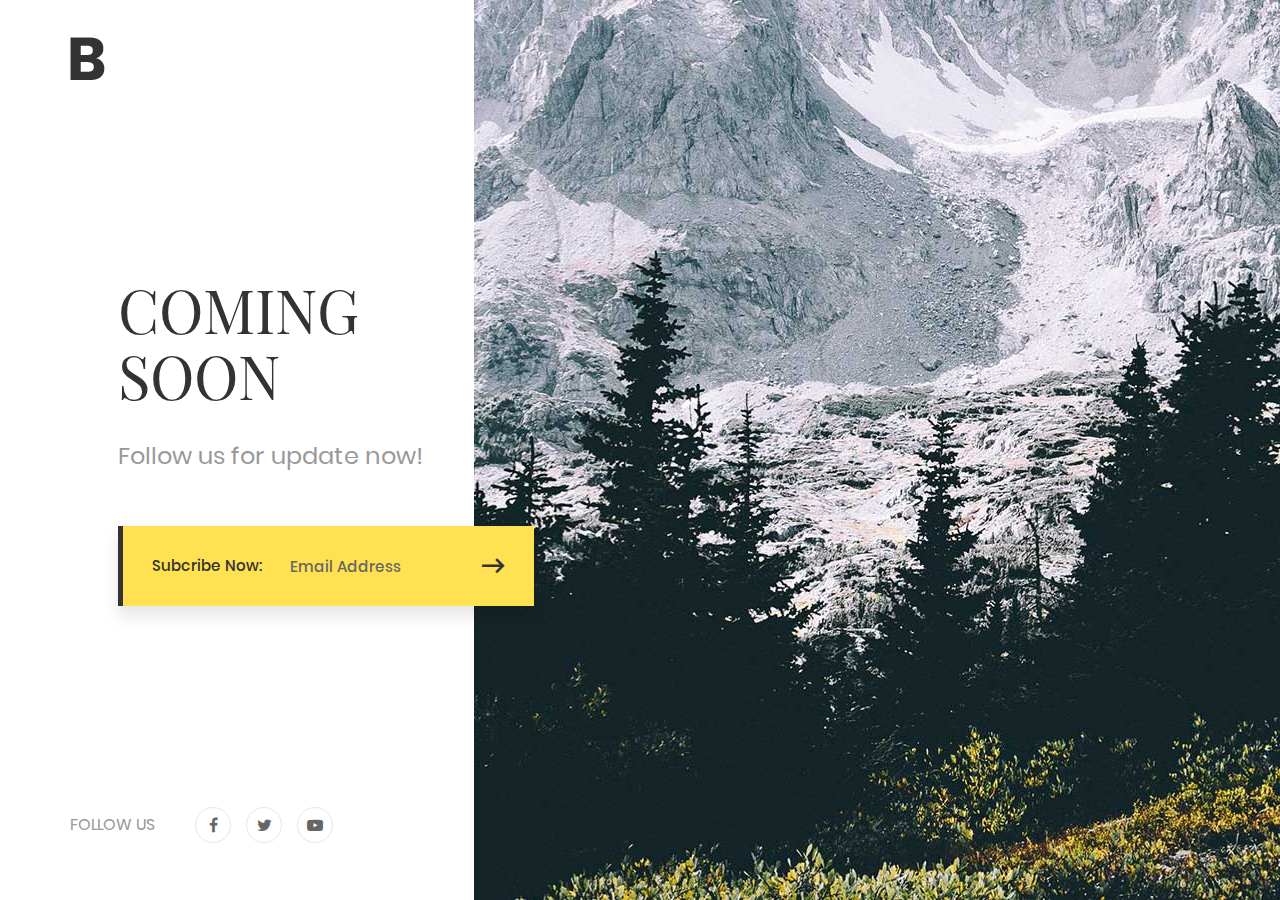
==== commit 0ad450ea: "5" ====
--- a/index.html
+++ b/index.html
@@ -1,257 +1,103 @@
-<html><head>
-        <meta charset="utf-8">
-        <meta http-equiv="X-UA-Compatible" content="IE=edge">
-        <meta name="viewport" content="width=device-width, initial-scale=1">
-        <meta name="keywords" content="sell textbooks, textbook buyback, sell textbooks online, textbook buyback canada, used textbooks online, sell books, sell books online">
-        <meta name="description" content="Sell Your Textbooks For Cash! Canada's Top Destination For Selling books! Instant Quotes, Fast Payments And Free Shipping! We accept over 1,000,000 titles!">
-        <meta name="country" content="Canada">
-        <meta name="subject" content="Sell TextBooks Online">
-        <meta name="owner" content="Textbookblitz Canada - Top Dollar For Used Textbooks!">
-        <title>Sell Used Books &amp; Textbooks Online | Textbookblitz Canada</title>
-        <link rel="shortcut icon" href="images/favicon.png">
-        <link href="”https://plus.google.com/+Textbookblitz”" rel="”publisher”">
-        <!-- Main Stylesheets -->
-        <link rel="stylesheet" href="stylesheets/bootstrap.css" type="text/css">
-        <link rel="stylesheet" href="stylesheets/style.css" type="text/css">
-        <!-- Icon Fonts -->
-        <link rel="stylesheet" href="stylesheets/font-awesome.css" type="text/css">
-        <link rel="stylesheet" href="stylesheets/StrokeGap.css" type="text/css">
-        <!-- Main Scripts -->
-        <script src="javascripts/modernizr.js"></script>
-        <script src="javascripts/jquery.js"></script>
-        <script src="javascripts/bootstrap.js"></script>
-        <script>
-            (function(i,s,o,g,r,a,m){i['GoogleAnalyticsObject']=r;i[r]=i[r]||function(){
-            	  (i[r].q=i[r].q||[]).push(arguments)},i[r].l=1*new Date();a=s.createElement(o),
-            	  m=s.getElementsByTagName(o)[0];a.async=1;a.src=g;m.parentNode.insertBefore(a,m)
-            	  })(window,document,'script','https://www.google-analytics.com/analytics.js','ga');
-            
-            	  ga('create', 'UA-80503965-1', 'auto');
-            	  ga('send', 'pageview');
-        </script>
-        <!-- HTML5 Shim and Respond.js IE8 support of HTML5 elements
-        and media queries -->
-        <!-- WARNING: Respond.js doesn't work if you view the page via file://
-        -->
-        <!--[if lt IE 9]>
-            <script src="https://oss.maxcdn.com/libs/html5shiv/3.7.0/html5shiv.js"></script>
-            <script src="https://oss.maxcdn.com/libs/respond.js/1.4.2/respond.min.js"></script>
-        <![endif]-->
-    </head><body>
-        <!-- ++++++++++++++++++++++++++ // Menu Bar Starts ++++++++++++++++++++++++++
-        -->
-        <header data-scroll-header="" class="navbar navbar-default navbar-fixed-top" role="banner">
-            <div class="container">
-                <button type="button" class="navbar-toggle" data-toggle="collapse" data-target=".main-navigation">
-                    <span class="sr-only">Toggle navigation</span>
-                    <span class="icon-bar"></span>
-                    <span class="icon-bar"></span>
-                    <span class="icon-bar"></span>
-                </button>
-                <div class="col-md-4">
-                    <a class="navbar-brand" data-scroll="" href="index.html">
-                    <img src="images/logo.png" alt="Textbookblitz Logo">
-                </a>
-                </div>
-                <div class="col-md-8">
-                    <div class="col-md-12">
-                        <div class="collapse navbar-collapse main-navigation">
-                            <ul class="nav navbar-nav navbar-right">
-                                <li>
-                                    <a href="index.html">Home</a>
-                                </li>
-                                <li>
-                                    <a href="support.html">Support</a>
-                                </li>
-                                <li>
-                                    <a href="contact.html">Contact</a>
-                                </li>
-                            </ul>
-                        </div>
-                    </div>
-                    <div class="col-md-12 navbar-bottom">
-                        <div class="">
-                            <a href="how-to-sell-books.html" class="button button-blue mr10">How it works</a>
-                            <a href="sell-books.html" class="button button-green">Sell Textbooks</a>
-                        </div>
-                    </div>
-                </div>
-            </div>
-        </header>
-        <!-- ++++++++++++++++++++++++++ // Home Banner Starts ++++++++++++++++++++++++++
-        -->
-        <section class="home-slider" id="top">
-            <div class="container">
-                <div class="home-slider-caption">
-                    <h1>Sell Your Textbooks</h1>
-                    <p>We'll pay top dollar for your used books!</p>
-                    <div class="text-center">
-                        <a href="sell-books.html" class="btn btn-outline btn-success btn-icon active btn-lg btn-square ">Start Selling!<span class="fa fa-angle-right icon-with-btn"></span></a>
-                    </div>
-                </div>
-            </div>
-        </section>
-        <!-- ++++++++++++++++++++++++++ // How it works Starts ++++++++++++++++++++++++++
-        -->
-        <section id="howItWorks">
-            <div class="container">
-                <div class="row">
-                    <div class="col-md-12">
-                        <h2 class="section-heading t50 b20 text-center">Sell your books in 4 easy steps</h2>
-                        <br>
-                    </div>
-                </div>
-                <div class="services">
-                    <div class="row">
-                        <div class="service col-md-3 col-sm-6 col-xs-12">
-                            <div class="fa-4x service-icon one icon icon-Book"></div>
-                            <h5>Step 1</h5>
-                            <h3>Enter The ISBNs</h3>
-                            <p>Tell us the books you'd like to sell on the
-                                <a href="sell.html">Sell Textbooks</a>page.</p>
-                        </div>
-                        <div class="service col-md-3 col-sm-6 col-xs-12">
-                            <div class="fa-4x service-icon two icon icon-Like"></div>
-                            <h5>Step 2</h5>
-                            <h3>Receive A Quote</h3>
-                            <p>You'll receive a quote for
-                                <br>all the textbooks you've submitted.</p>
-                            <br>
-                        </div>
-                        <div class="service col-md-3 col-sm-6 col-xs-12">
-                            <div class="fa-4x service-icon three icon icon-Truck"></div>
-                            <h5>Step 3</h5>
-                            <h3>Package Your Books</h3>
-                            <p>Mail us your textbooks for free using a prepaid shipping label for use
-                                with Canada Post.</p>
-                        </div>
-                        <div class="service col-md-3 col-sm-6 col-xs-12">
-                            <div class="four">
-                                <div class="fa-4x service-icon four icon icon-Dollars"></div>
-                                <h5>Step 4</h5>
-                                <h3>Get Paid!</h3>
-                                <p>Get paid by an Interac E-Transfer or Paypal once your books are received.</p>
-                                <br>
-                            </div>
-                        </div>
-                        <div class="col-md-12 t35 b35">
-                            <a href="how-to-sell-books.html" class="services button button-blue mr30">Learn More</a>
-                            <a href="sell-books.html" class="services button button-green">Start Selling</a>
-                        </div>
-                    </div>
-                </div>
-                <div class="container">
-                    <div class="bottomcontainer b50">
-                        <div class="row">
-                            <div class="service col-md-5 col-sm-5 col-xs-12">
-                                <div id="whychooseus">
-                                    <h2 class="text-center">Why Textbookblitz?</h2>
-                                    <ul>
-                                        <li>We offer the
-                                            <b>highest book buyback prices</b>in the industry.</li>
-                                        <li>Fast payments - You're paid the same day we receive your books!
-                                            </li><li>Unbeatable customer service. We are here around the clock to answer all
-                                                your questions.</li>
-                                            <li>Free shipping on all books!</li>
-                                            <li>We accept over
-                                                <strong style="color:orange;">1,000,000</strong>book titles!</li>
-                                    </ul>
-                                </div>
-                            </div>
-                            <div class="service col-md-7 col-sm-7 col-xs-12  ">
-                                <section class="want-cash"></section>
-                            </div>
-                        </div>
-                    </div>
-                </div>
-            </div>
-        </section>
-        <!-- ++++++++++++++++++++++++++ // Footer ++++++++++++++++++++++++++ -->
-        <footer id="site-footer">
-            <section>
-                <div class="container">
-                    <div class="section-content row">
-                        <div class="col-md-3 col-sm-3">
-                            <aside class="widget">
-                                <div class="widget-header">
-                                    <h4>Address</h4>
-                                </div>
-                                <address>
-                                    <strong>Textbookblitz</strong>
-                                    <br>#101-3701 Riverside Dr East
-                                    <br>Windsor, ON N8Y-4W5
-                                    <br>
-                                    <abbr title="Phone">E:</abbr>info@textbookblitz.com
-                                    <br>
-                                    <abbr title="Phone">P:</abbr>(734) 619-0743</address>
-                            </aside>
-                        </div>
-                        <div class="col-md-3 col-sm-3">
-                            <aside class="widget">
-                                <div class="widget-header">
-                                    <h4>About</h4>
-                                </div>
-                                <p>Textbookblitz is a Canadian owned and operated textbook buyback company
-                                    which buys books from all across Canada. We are headquarted in Windsor,
-                                    Ontario.</p>
-                            </aside>
-                        </div>
-                        <div class="col-md-3 col-sm-3">
-                            <aside class="widget">
-                                <div class="widget-header">
-                                    <h4>Follow us</h4>
-                                </div>
-                                <ul class="list-inline footer-social">
-                                    <li>
-                                        <a href="https://www.facebook.com/textbookblitz">
-                                        <img src="images/social/facebook.png" alt="Facebook Icon">
-                                    </a>
-                                    </li>
-                                    <li>
-                                        <a href="https://plus.google.com/+Textbookblitz">
-										<img src="images/social/google+.png" alt="Google+ Icon">
-									</a>
-                                    </li>
-                                    <li>
-                                        <a href="https://twitter.com/Textbook_blitz">
-										<img src="images/social/twitter.png" alt="Twitter Icon">
-									</a>
-                                    </li>
-                                </ul>
-                            </aside>
-                            <aside class="widget">
-                                <div class="widget-header"></div>
-                                <ul class="list-inline footer-social"></ul>
-                            </aside>
-                        </div>
-                    </div>
-                </div>
-            </section>
-            <!-- ++++++++++++++++++++++++++ // Footer Bottom ++++++++++++++++++++++++++
-            -->
-            <section id="footer-bottom">
-                <div class="container">
-                    <div class="row">
-                        <div class="col-md-7 col-sm-6">
-                            <img src="images/logofooter.png" alt="Textbookblitz Footer Logo" class="footer-logo">
-                            <p class="copyright">™ 2016 Textbookblitz, Canada</p>
-                        </div>
-                        <div class="col-md-5 pt20 col-sm-6">
-                            <nav id="footer-nav" class="text-right pull-right">
-                                <ul class="list-inline">
-                                    <li>
-                                        <a href="terms.html">Terms</a>
-                                    </li>
-                                    <li>
-                                        <a href="privacy.html">Privacy Policy</a>
-                                    </li>
-                                </ul>
-                            </nav>
-                        </div>
-                    </div>
-                </div>
-            </section>
-        </footer>
-    
+<!DOCTYPE html>
+<html lang="en">
+<head>
+	<title>Coming Soon 14</title>
+	<meta charset="UTF-8">
+	<meta name="viewport" content="width=device-width, initial-scale=1">
+<!--===============================================================================================-->	
+	<link rel="icon" type="image/png" href="images/icons/favicon.ico"/>
+<!--===============================================================================================-->
+	<link rel="stylesheet" type="text/css" href="vendor/bootstrap/css/bootstrap.min.css">
+<!--===============================================================================================-->
+	<link rel="stylesheet" type="text/css" href="fonts/font-awesome-4.7.0/css/font-awesome.min.css">
+<!--===============================================================================================-->
+	<link rel="stylesheet" type="text/css" href="fonts/iconic/css/material-design-iconic-font.min.css">
+<!--===============================================================================================-->
+	<link rel="stylesheet" type="text/css" href="vendor/animate/animate.css">
+<!--===============================================================================================-->
+	<link rel="stylesheet" type="text/css" href="vendor/select2/select2.min.css">
+<!--===============================================================================================-->
+	<link rel="stylesheet" type="text/css" href="css/util.css">
+	<link rel="stylesheet" type="text/css" href="css/main.css">
+<!--===============================================================================================-->
+</head>
+<body>
+	
+			
 
-</body></html>+	<div class="flex-w flex-str size1 overlay1">
+		<div class="flex-w flex-col-sb wsize1 bg0 p-l-70 p-t-37 p-b-52 p-r-50 respon1">
+			<div class="wrappic1">
+				<a href="#">
+					<img src="images/icons/logo.png" alt="IMG">
+				</a>
+			</div>		
+	
+			<div class="w-full p-t-100 p-b-90 p-l-48 p-l-0-md">
+				
+				<h3 class="l1-txt1 p-b-34 respon3">
+					Coming Soon
+				</h3>
+
+				<p class="m2-txt1 p-b-46">
+					Follow us for update now!
+				</p>
+
+				<form class="contact100-form validate-form m-t-10 m-b-10">
+					<div class="wrap-input100 validate-input m-lr-auto-lg" data-validate = "Email is required: ex@abc.xyz">
+						<input class="s2-txt1 placeholder0 input100 trans-04" type="text" name="email" placeholder="Email Address">
+
+						<button class="flex-c-m ab-t-r size2 hov1 respon5">
+							<i class="zmdi zmdi-long-arrow-right fs-30 cl1 trans-04"></i>
+						</button>
+
+						<div class="flex-c-m ab-t-l s2-txt1 size4 bor1 respon4">
+							<span>Subcribe Now:</span>
+						</div>
+					</div>		
+				</form>
+				
+			</div>
+			
+			<div class="flex-w flex-m">
+				<span class="m2-txt2 p-r-40">
+					Follow us
+				</span>
+
+				<a href="#" class="size3 flex-c-m how-social trans-04 m-r-15 m-b-5 m-t-5">
+					<i class="fa fa-facebook"></i>
+				</a>
+
+				<a href="#" class="size3 flex-c-m how-social trans-04 m-r-15 m-b-5 m-t-5">
+					<i class="fa fa-twitter"></i>
+				</a>
+
+				<a href="#" class="size3 flex-c-m how-social trans-04 m-r-15 m-b-5 m-t-5">
+					<i class="fa fa-youtube-play"></i>
+				</a>
+			</div>
+		</div>
+			
+
+		<div class="wsize2 bg-img1 respon2" style="background-image: url('images/bg01.jpg');">
+		</div>
+	</div>
+
+
+
+	
+
+<!--===============================================================================================-->	
+	<script src="vendor/jquery/jquery-3.2.1.min.js"></script>
+<!--===============================================================================================-->
+	<script src="vendor/bootstrap/js/popper.js"></script>
+	<script src="vendor/bootstrap/js/bootstrap.min.js"></script>
+<!--===============================================================================================-->
+	<script src="vendor/select2/select2.min.js"></script>
+<!--===============================================================================================-->
+	<script src="vendor/tilt/tilt.jquery.min.js"></script>
+<!--===============================================================================================-->
+	<script src="js/main.js"></script>
+
+</body>
+</html>--- a/fonts/iconic/css/material-design-iconic-font.min.css
+++ b/fonts/iconic/css/material-design-iconic-font.min.css
@@ -0,0 +1 @@
+@font-face{font-family:Material-Design-Iconic-Font;src:url(../fonts/Material-Design-Iconic-Font.woff2?v=2.2.0) format('woff2'),url(../fonts/Material-Design-Iconic-Font.woff?v=2.2.0) format('woff'),url(../fonts/Material-Design-Iconic-Font.ttf?v=2.2.0) format('truetype')}.zmdi{display:inline-block;font:normal normal normal 14px/1 'Material-Design-Iconic-Font';font-size:inherit;text-rendering:auto;-webkit-font-smoothing:antialiased;-moz-osx-font-smoothing:grayscale}.zmdi-hc-lg{font-size:1.33333333em;line-height:.75em;vertical-align:-15%}.zmdi-hc-2x{font-size:2em}.zmdi-hc-3x{font-size:3em}.zmdi-hc-4x{font-size:4em}.zmdi-hc-5x{font-size:5em}.zmdi-hc-fw{width:1.28571429em;text-align:center}.zmdi-hc-ul{padding-left:0;margin-left:2.14285714em;list-style-type:none}.zmdi-hc-ul>li{position:relative}.zmdi-hc-li{position:absolute;left:-2.14285714em;width:2.14285714em;top:.14285714em;text-align:center}.zmdi-hc-li.zmdi-hc-lg{left:-1.85714286em}.zmdi-hc-border{padding:.1em .25em;border:solid .1em #9e9e9e;border-radius:2px}.zmdi-hc-border-circle{padding:.1em .25em;border:solid .1em #9e9e9e;border-radius:50%}.zmdi.pull-left{float:left;margin-right:.15em}.zmdi.pull-right{float:right;margin-left:.15em}.zmdi-hc-spin{-webkit-animation:zmdi-spin 1.5s infinite linear;animation:zmdi-spin 1.5s infinite linear}.zmdi-hc-spin-reverse{-webkit-animation:zmdi-spin-reverse 1.5s infinite linear;animation:zmdi-spin-reverse 1.5s infinite linear}@-webkit-keyframes zmdi-spin{0%{-webkit-transform:rotate(0deg);transform:rotate(0deg)}100%{-webkit-transform:rotate(359deg);transform:rotate(359deg)}}@keyframes zmdi-spin{0%{-webkit-transform:rotate(0deg);transform:rotate(0deg)}100%{-webkit-transform:rotate(359deg);transform:rotate(359deg)}}@-webkit-keyframes zmdi-spin-reverse{0%{-webkit-transform:rotate(0deg);transform:rotate(0deg)}100%{-webkit-transform:rotate(-359deg);transform:rotate(-359deg)}}@keyframes zmdi-spin-reverse{0%{-webkit-transform:rotate(0deg);transform:rotate(0deg)}100%{-webkit-transform:rotate(-359deg);transform:rotate(-359deg)}}.zmdi-hc-rotate-90{-webkit-transform:rotate(90deg);-ms-transform:rotate(90deg);transform:rotate(90deg)}.zmdi-hc-rotate-180{-webkit-transform:rotate(180deg);-ms-transform:rotate(180deg);transform:rotate(180deg)}.zmdi-hc-rotate-270{-webkit-transform:rotate(270deg);-ms-transform:rotate(270deg);transform:rotate(270deg)}.zmdi-hc-flip-horizontal{-webkit-transform:scale(-1,1);-ms-transform:scale(-1,1);transform:scale(-1,1)}.zmdi-hc-flip-vertical{-webkit-transform:scale(1,-1);-ms-transform:scale(1,-1);transform:scale(1,-1)}.zmdi-hc-stack{position:relative;display:inline-block;width:2em;height:2em;line-height:2em;vertical-align:middle}.zmdi-hc-stack-1x,.zmdi-hc-stack-2x{position:absolute;left:0;width:100%;text-align:center}.zmdi-hc-stack-1x{line-height:inherit}.zmdi-hc-stack-2x{font-size:2em}.zmdi-hc-inverse{color:#fff}.zmdi-3d-rotation:before{content:'\f101'}.zmdi-airplane-off:before{content:'\f102'}.zmdi-airplane:before{content:'\f103'}.zmdi-album:before{content:'\f104'}.zmdi-archive:before{content:'\f105'}.zmdi-assignment-account:before{content:'\f106'}.zmdi-assignment-alert:before{content:'\f107'}.zmdi-assignment-check:before{content:'\f108'}.zmdi-assignment-o:before{content:'\f109'}.zmdi-assignment-return:before{content:'\f10a'}.zmdi-assignment-returned:before{content:'\f10b'}.zmdi-assignment:before{content:'\f10c'}.zmdi-attachment-alt:before{content:'\f10d'}.zmdi-attachment:before{content:'\f10e'}.zmdi-audio:before{content:'\f10f'}.zmdi-badge-check:before{content:'\f110'}.zmdi-balance-wallet:before{content:'\f111'}.zmdi-balance:before{content:'\f112'}.zmdi-battery-alert:before{content:'\f113'}.zmdi-battery-flash:before{content:'\f114'}.zmdi-battery-unknown:before{content:'\f115'}.zmdi-battery:before{content:'\f116'}.zmdi-bike:before{content:'\f117'}.zmdi-block-alt:before{content:'\f118'}.zmdi-block:before{content:'\f119'}.zmdi-boat:before{content:'\f11a'}.zmdi-book-image:before{content:'\f11b'}.zmdi-book:before{content:'\f11c'}.zmdi-bookmark-outline:before{content:'\f11d'}.zmdi-bookmark:before{content:'\f11e'}.zmdi-brush:before{content:'\f11f'}.zmdi-bug:before{content:'\f120'}.zmdi-bus:before{content:'\f121'}.zmdi-cake:before{content:'\f122'}.zmdi-car-taxi:before{content:'\f123'}.zmdi-car-wash:before{content:'\f124'}.zmdi-car:before{content:'\f125'}.zmdi-card-giftcard:before{content:'\f126'}.zmdi-card-membership:before{content:'\f127'}.zmdi-card-travel:before{content:'\f128'}.zmdi-card:before{content:'\f129'}.zmdi-case-check:before{content:'\f12a'}.zmdi-case-download:before{content:'\f12b'}.zmdi-case-play:before{content:'\f12c'}.zmdi-case:before{content:'\f12d'}.zmdi-cast-connected:before{content:'\f12e'}.zmdi-cast:before{content:'\f12f'}.zmdi-chart-donut:before{content:'\f130'}.zmdi-chart:before{content:'\f131'}.zmdi-city-alt:before{content:'\f132'}.zmdi-city:before{content:'\f133'}.zmdi-close-circle-o:before{content:'\f134'}.zmdi-close-circle:before{content:'\f135'}.zmdi-close:before{content:'\f136'}.zmdi-cocktail:before{content:'\f137'}.zmdi-code-setting:before{content:'\f138'}.zmdi-code-smartphone:before{content:'\f139'}.zmdi-code:before{content:'\f13a'}.zmdi-coffee:before{content:'\f13b'}.zmdi-collection-bookmark:before{content:'\f13c'}.zmdi-collection-case-play:before{content:'\f13d'}.zmdi-collection-folder-image:before{content:'\f13e'}.zmdi-collection-image-o:before{content:'\f13f'}.zmdi-collection-image:before{content:'\f140'}.zmdi-collection-item-1:before{content:'\f141'}.zmdi-collection-item-2:before{content:'\f142'}.zmdi-collection-item-3:before{content:'\f143'}.zmdi-collection-item-4:before{content:'\f144'}.zmdi-collection-item-5:before{content:'\f145'}.zmdi-collection-item-6:before{content:'\f146'}.zmdi-collection-item-7:before{content:'\f147'}.zmdi-collection-item-8:before{content:'\f148'}.zmdi-collection-item-9-plus:before{content:'\f149'}.zmdi-collection-item-9:before{content:'\f14a'}.zmdi-collection-item:before{content:'\f14b'}.zmdi-collection-music:before{content:'\f14c'}.zmdi-collection-pdf:before{content:'\f14d'}.zmdi-collection-plus:before{content:'\f14e'}.zmdi-collection-speaker:before{content:'\f14f'}.zmdi-collection-text:before{content:'\f150'}.zmdi-collection-video:before{content:'\f151'}.zmdi-compass:before{content:'\f152'}.zmdi-cutlery:before{content:'\f153'}.zmdi-delete:before{content:'\f154'}.zmdi-dialpad:before{content:'\f155'}.zmdi-dns:before{content:'\f156'}.zmdi-drink:before{content:'\f157'}.zmdi-edit:before{content:'\f158'}.zmdi-email-open:before{content:'\f159'}.zmdi-email:before{content:'\f15a'}.zmdi-eye-off:before{content:'\f15b'}.zmdi-eye:before{content:'\f15c'}.zmdi-eyedropper:before{content:'\f15d'}.zmdi-favorite-outline:before{content:'\f15e'}.zmdi-favorite:before{content:'\f15f'}.zmdi-filter-list:before{content:'\f160'}.zmdi-fire:before{content:'\f161'}.zmdi-flag:before{content:'\f162'}.zmdi-flare:before{content:'\f163'}.zmdi-flash-auto:before{content:'\f164'}.zmdi-flash-off:before{content:'\f165'}.zmdi-flash:before{content:'\f166'}.zmdi-flip:before{content:'\f167'}.zmdi-flower-alt:before{content:'\f168'}.zmdi-flower:before{content:'\f169'}.zmdi-font:before{content:'\f16a'}.zmdi-fullscreen-alt:before{content:'\f16b'}.zmdi-fullscreen-exit:before{content:'\f16c'}.zmdi-fullscreen:before{content:'\f16d'}.zmdi-functions:before{content:'\f16e'}.zmdi-gas-station:before{content:'\f16f'}.zmdi-gesture:before{content:'\f170'}.zmdi-globe-alt:before{content:'\f171'}.zmdi-globe-lock:before{content:'\f172'}.zmdi-globe:before{content:'\f173'}.zmdi-graduation-cap:before{content:'\f174'}.zmdi-home:before{content:'\f175'}.zmdi-hospital-alt:before{content:'\f176'}.zmdi-hospital:before{content:'\f177'}.zmdi-hotel:before{content:'\f178'}.zmdi-hourglass-alt:before{content:'\f179'}.zmdi-hourglass-outline:before{content:'\f17a'}.zmdi-hourglass:before{content:'\f17b'}.zmdi-http:before{content:'\f17c'}.zmdi-image-alt:before{content:'\f17d'}.zmdi-image-o:before{content:'\f17e'}.zmdi-image:before{content:'\f17f'}.zmdi-inbox:before{content:'\f180'}.zmdi-invert-colors-off:before{content:'\f181'}.zmdi-invert-colors:before{content:'\f182'}.zmdi-key:before{content:'\f183'}.zmdi-label-alt-outline:before{content:'\f184'}.zmdi-label-alt:before{content:'\f185'}.zmdi-label-heart:before{content:'\f186'}.zmdi-label:before{content:'\f187'}.zmdi-labels:before{content:'\f188'}.zmdi-lamp:before{content:'\f189'}.zmdi-landscape:before{content:'\f18a'}.zmdi-layers-off:before{content:'\f18b'}.zmdi-layers:before{content:'\f18c'}.zmdi-library:before{content:'\f18d'}.zmdi-link:before{content:'\f18e'}.zmdi-lock-open:before{content:'\f18f'}.zmdi-lock-outline:before{content:'\f190'}.zmdi-lock:before{content:'\f191'}.zmdi-mail-reply-all:before{content:'\f192'}.zmdi-mail-reply:before{content:'\f193'}.zmdi-mail-send:before{content:'\f194'}.zmdi-mall:before{content:'\f195'}.zmdi-map:before{content:'\f196'}.zmdi-menu:before{content:'\f197'}.zmdi-money-box:before{content:'\f198'}.zmdi-money-off:before{content:'\f199'}.zmdi-money:before{content:'\f19a'}.zmdi-more-vert:before{content:'\f19b'}.zmdi-more:before{content:'\f19c'}.zmdi-movie-alt:before{content:'\f19d'}.zmdi-movie:before{content:'\f19e'}.zmdi-nature-people:before{content:'\f19f'}.zmdi-nature:before{content:'\f1a0'}.zmdi-navigation:before{content:'\f1a1'}.zmdi-open-in-browser:before{content:'\f1a2'}.zmdi-open-in-new:before{content:'\f1a3'}.zmdi-palette:before{content:'\f1a4'}.zmdi-parking:before{content:'\f1a5'}.zmdi-pin-account:before{content:'\f1a6'}.zmdi-pin-assistant:before{content:'\f1a7'}.zmdi-pin-drop:before{content:'\f1a8'}.zmdi-pin-help:before{content:'\f1a9'}.zmdi-pin-off:before{content:'\f1aa'}.zmdi-pin:before{content:'\f1ab'}.zmdi-pizza:before{content:'\f1ac'}.zmdi-plaster:before{content:'\f1ad'}.zmdi-power-setting:before{content:'\f1ae'}.zmdi-power:before{content:'\f1af'}.zmdi-print:before{content:'\f1b0'}.zmdi-puzzle-piece:before{content:'\f1b1'}.zmdi-quote:before{content:'\f1b2'}.zmdi-railway:before{content:'\f1b3'}.zmdi-receipt:before{content:'\f1b4'}.zmdi-refresh-alt:before{content:'\f1b5'}.zmdi-refresh-sync-alert:before{content:'\f1b6'}.zmdi-refresh-sync-off:before{content:'\f1b7'}.zmdi-refresh-sync:before{content:'\f1b8'}.zmdi-refresh:before{content:'\f1b9'}.zmdi-roller:before{content:'\f1ba'}.zmdi-ruler:before{content:'\f1bb'}.zmdi-scissors:before{content:'\f1bc'}.zmdi-screen-rotation-lock:before{content:'\f1bd'}.zmdi-screen-rotation:before{content:'\f1be'}.zmdi-search-for:before{content:'\f1bf'}.zmdi-search-in-file:before{content:'\f1c0'}.zmdi-search-in-page:before{content:'\f1c1'}.zmdi-search-replace:before{content:'\f1c2'}.zmdi-search:before{content:'\f1c3'}.zmdi-seat:before{content:'\f1c4'}.zmdi-settings-square:before{content:'\f1c5'}.zmdi-settings:before{content:'\f1c6'}.zmdi-shield-check:before{content:'\f1c7'}.zmdi-shield-security:before{content:'\f1c8'}.zmdi-shopping-basket:before{content:'\f1c9'}.zmdi-shopping-cart-plus:before{content:'\f1ca'}.zmdi-shopping-cart:before{content:'\f1cb'}.zmdi-sign-in:before{content:'\f1cc'}.zmdi-sort-amount-asc:before{content:'\f1cd'}.zmdi-sort-amount-desc:before{content:'\f1ce'}.zmdi-sort-asc:before{content:'\f1cf'}.zmdi-sort-desc:before{content:'\f1d0'}.zmdi-spellcheck:before{content:'\f1d1'}.zmdi-storage:before{content:'\f1d2'}.zmdi-store-24:before{content:'\f1d3'}.zmdi-store:before{content:'\f1d4'}.zmdi-subway:before{content:'\f1d5'}.zmdi-sun:before{content:'\f1d6'}.zmdi-tab-unselected:before{content:'\f1d7'}.zmdi-tab:before{content:'\f1d8'}.zmdi-tag-close:before{content:'\f1d9'}.zmdi-tag-more:before{content:'\f1da'}.zmdi-tag:before{content:'\f1db'}.zmdi-thumb-down:before{content:'\f1dc'}.zmdi-thumb-up-down:before{content:'\f1dd'}.zmdi-thumb-up:before{content:'\f1de'}.zmdi-ticket-star:before{content:'\f1df'}.zmdi-toll:before{content:'\f1e0'}.zmdi-toys:before{content:'\f1e1'}.zmdi-traffic:before{content:'\f1e2'}.zmdi-translate:before{content:'\f1e3'}.zmdi-triangle-down:before{content:'\f1e4'}.zmdi-triangle-up:before{content:'\f1e5'}.zmdi-truck:before{content:'\f1e6'}.zmdi-turning-sign:before{content:'\f1e7'}.zmdi-wallpaper:before{content:'\f1e8'}.zmdi-washing-machine:before{content:'\f1e9'}.zmdi-window-maximize:before{content:'\f1ea'}.zmdi-window-minimize:before{content:'\f1eb'}.zmdi-window-restore:before{content:'\f1ec'}.zmdi-wrench:before{content:'\f1ed'}.zmdi-zoom-in:before{content:'\f1ee'}.zmdi-zoom-out:before{content:'\f1ef'}.zmdi-alert-circle-o:before{content:'\f1f0'}.zmdi-alert-circle:before{content:'\f1f1'}.zmdi-alert-octagon:before{content:'\f1f2'}.zmdi-alert-polygon:before{content:'\f1f3'}.zmdi-alert-triangle:before{content:'\f1f4'}.zmdi-help-outline:before{content:'\f1f5'}.zmdi-help:before{content:'\f1f6'}.zmdi-info-outline:before{content:'\f1f7'}.zmdi-info:before{content:'\f1f8'}.zmdi-notifications-active:before{content:'\f1f9'}.zmdi-notifications-add:before{content:'\f1fa'}.zmdi-notifications-none:before{content:'\f1fb'}.zmdi-notifications-off:before{content:'\f1fc'}.zmdi-notifications-paused:before{content:'\f1fd'}.zmdi-notifications:before{content:'\f1fe'}.zmdi-account-add:before{content:'\f1ff'}.zmdi-account-box-mail:before{content:'\f200'}.zmdi-account-box-o:before{content:'\f201'}.zmdi-account-box-phone:before{content:'\f202'}.zmdi-account-box:before{content:'\f203'}.zmdi-account-calendar:before{content:'\f204'}.zmdi-account-circle:before{content:'\f205'}.zmdi-account-o:before{content:'\f206'}.zmdi-account:before{content:'\f207'}.zmdi-accounts-add:before{content:'\f208'}.zmdi-accounts-alt:before{content:'\f209'}.zmdi-accounts-list-alt:before{content:'\f20a'}.zmdi-accounts-list:before{content:'\f20b'}.zmdi-accounts-outline:before{content:'\f20c'}.zmdi-accounts:before{content:'\f20d'}.zmdi-face:before{content:'\f20e'}.zmdi-female:before{content:'\f20f'}.zmdi-male-alt:before{content:'\f210'}.zmdi-male-female:before{content:'\f211'}.zmdi-male:before{content:'\f212'}.zmdi-mood-bad:before{content:'\f213'}.zmdi-mood:before{content:'\f214'}.zmdi-run:before{content:'\f215'}.zmdi-walk:before{content:'\f216'}.zmdi-cloud-box:before{content:'\f217'}.zmdi-cloud-circle:before{content:'\f218'}.zmdi-cloud-done:before{content:'\f219'}.zmdi-cloud-download:before{content:'\f21a'}.zmdi-cloud-off:before{content:'\f21b'}.zmdi-cloud-outline-alt:before{content:'\f21c'}.zmdi-cloud-outline:before{content:'\f21d'}.zmdi-cloud-upload:before{content:'\f21e'}.zmdi-cloud:before{content:'\f21f'}.zmdi-download:before{content:'\f220'}.zmdi-file-plus:before{content:'\f221'}.zmdi-file-text:before{content:'\f222'}.zmdi-file:before{content:'\f223'}.zmdi-folder-outline:before{content:'\f224'}.zmdi-folder-person:before{content:'\f225'}.zmdi-folder-star-alt:before{content:'\f226'}.zmdi-folder-star:before{content:'\f227'}.zmdi-folder:before{content:'\f228'}.zmdi-gif:before{content:'\f229'}.zmdi-upload:before{content:'\f22a'}.zmdi-border-all:before{content:'\f22b'}.zmdi-border-bottom:before{content:'\f22c'}.zmdi-border-clear:before{content:'\f22d'}.zmdi-border-color:before{content:'\f22e'}.zmdi-border-horizontal:before{content:'\f22f'}.zmdi-border-inner:before{content:'\f230'}.zmdi-border-left:before{content:'\f231'}.zmdi-border-outer:before{content:'\f232'}.zmdi-border-right:before{content:'\f233'}.zmdi-border-style:before{content:'\f234'}.zmdi-border-top:before{content:'\f235'}.zmdi-border-vertical:before{content:'\f236'}.zmdi-copy:before{content:'\f237'}.zmdi-crop:before{content:'\f238'}.zmdi-format-align-center:before{content:'\f239'}.zmdi-format-align-justify:before{content:'\f23a'}.zmdi-format-align-left:before{content:'\f23b'}.zmdi-format-align-right:before{content:'\f23c'}.zmdi-format-bold:before{content:'\f23d'}.zmdi-format-clear-all:before{content:'\f23e'}.zmdi-format-clear:before{content:'\f23f'}.zmdi-format-color-fill:before{content:'\f240'}.zmdi-format-color-reset:before{content:'\f241'}.zmdi-format-color-text:before{content:'\f242'}.zmdi-format-indent-decrease:before{content:'\f243'}.zmdi-format-indent-increase:before{content:'\f244'}.zmdi-format-italic:before{content:'\f245'}.zmdi-format-line-spacing:before{content:'\f246'}.zmdi-format-list-bulleted:before{content:'\f247'}.zmdi-format-list-numbered:before{content:'\f248'}.zmdi-format-ltr:before{content:'\f249'}.zmdi-format-rtl:before{content:'\f24a'}.zmdi-format-size:before{content:'\f24b'}.zmdi-format-strikethrough-s:before{content:'\f24c'}.zmdi-format-strikethrough:before{content:'\f24d'}.zmdi-format-subject:before{content:'\f24e'}.zmdi-format-underlined:before{content:'\f24f'}.zmdi-format-valign-bottom:before{content:'\f250'}.zmdi-format-valign-center:before{content:'\f251'}.zmdi-format-valign-top:before{content:'\f252'}.zmdi-redo:before{content:'\f253'}.zmdi-select-all:before{content:'\f254'}.zmdi-space-bar:before{content:'\f255'}.zmdi-text-format:before{content:'\f256'}.zmdi-transform:before{content:'\f257'}.zmdi-undo:before{content:'\f258'}.zmdi-wrap-text:before{content:'\f259'}.zmdi-comment-alert:before{content:'\f25a'}.zmdi-comment-alt-text:before{content:'\f25b'}.zmdi-comment-alt:before{content:'\f25c'}.zmdi-comment-edit:before{content:'\f25d'}.zmdi-comment-image:before{content:'\f25e'}.zmdi-comment-list:before{content:'\f25f'}.zmdi-comment-more:before{content:'\f260'}.zmdi-comment-outline:before{content:'\f261'}.zmdi-comment-text-alt:before{content:'\f262'}.zmdi-comment-text:before{content:'\f263'}.zmdi-comment-video:before{content:'\f264'}.zmdi-comment:before{content:'\f265'}.zmdi-comments:before{content:'\f266'}.zmdi-check-all:before{content:'\f267'}.zmdi-check-circle-u:before{content:'\f268'}.zmdi-check-circle:before{content:'\f269'}.zmdi-check-square:before{content:'\f26a'}.zmdi-check:before{content:'\f26b'}.zmdi-circle-o:before{content:'\f26c'}.zmdi-circle:before{content:'\f26d'}.zmdi-dot-circle-alt:before{content:'\f26e'}.zmdi-dot-circle:before{content:'\f26f'}.zmdi-minus-circle-outline:before{content:'\f270'}.zmdi-minus-circle:before{content:'\f271'}.zmdi-minus-square:before{content:'\f272'}.zmdi-minus:before{content:'\f273'}.zmdi-plus-circle-o-duplicate:before{content:'\f274'}.zmdi-plus-circle-o:before{content:'\f275'}.zmdi-plus-circle:before{content:'\f276'}.zmdi-plus-square:before{content:'\f277'}.zmdi-plus:before{content:'\f278'}.zmdi-square-o:before{content:'\f279'}.zmdi-star-circle:before{content:'\f27a'}.zmdi-star-half:before{content:'\f27b'}.zmdi-star-outline:before{content:'\f27c'}.zmdi-star:before{content:'\f27d'}.zmdi-bluetooth-connected:before{content:'\f27e'}.zmdi-bluetooth-off:before{content:'\f27f'}.zmdi-bluetooth-search:before{content:'\f280'}.zmdi-bluetooth-setting:before{content:'\f281'}.zmdi-bluetooth:before{content:'\f282'}.zmdi-camera-add:before{content:'\f283'}.zmdi-camera-alt:before{content:'\f284'}.zmdi-camera-bw:before{content:'\f285'}.zmdi-camera-front:before{content:'\f286'}.zmdi-camera-mic:before{content:'\f287'}.zmdi-camera-party-mode:before{content:'\f288'}.zmdi-camera-rear:before{content:'\f289'}.zmdi-camera-roll:before{content:'\f28a'}.zmdi-camera-switch:before{content:'\f28b'}.zmdi-camera:before{content:'\f28c'}.zmdi-card-alert:before{content:'\f28d'}.zmdi-card-off:before{content:'\f28e'}.zmdi-card-sd:before{content:'\f28f'}.zmdi-card-sim:before{content:'\f290'}.zmdi-desktop-mac:before{content:'\f291'}.zmdi-desktop-windows:before{content:'\f292'}.zmdi-device-hub:before{content:'\f293'}.zmdi-devices-off:before{content:'\f294'}.zmdi-devices:before{content:'\f295'}.zmdi-dock:before{content:'\f296'}.zmdi-floppy:before{content:'\f297'}.zmdi-gamepad:before{content:'\f298'}.zmdi-gps-dot:before{content:'\f299'}.zmdi-gps-off:before{content:'\f29a'}.zmdi-gps:before{content:'\f29b'}.zmdi-headset-mic:before{content:'\f29c'}.zmdi-headset:before{content:'\f29d'}.zmdi-input-antenna:before{content:'\f29e'}.zmdi-input-composite:before{content:'\f29f'}.zmdi-input-hdmi:before{content:'\f2a0'}.zmdi-input-power:before{content:'\f2a1'}.zmdi-input-svideo:before{content:'\f2a2'}.zmdi-keyboard-hide:before{content:'\f2a3'}.zmdi-keyboard:before{content:'\f2a4'}.zmdi-laptop-chromebook:before{content:'\f2a5'}.zmdi-laptop-mac:before{content:'\f2a6'}.zmdi-laptop:before{content:'\f2a7'}.zmdi-mic-off:before{content:'\f2a8'}.zmdi-mic-outline:before{content:'\f2a9'}.zmdi-mic-setting:before{content:'\f2aa'}.zmdi-mic:before{content:'\f2ab'}.zmdi-mouse:before{content:'\f2ac'}.zmdi-network-alert:before{content:'\f2ad'}.zmdi-network-locked:before{content:'\f2ae'}.zmdi-network-off:before{content:'\f2af'}.zmdi-network-outline:before{content:'\f2b0'}.zmdi-network-setting:before{content:'\f2b1'}.zmdi-network:before{content:'\f2b2'}.zmdi-phone-bluetooth:before{content:'\f2b3'}.zmdi-phone-end:before{content:'\f2b4'}.zmdi-phone-forwarded:before{content:'\f2b5'}.zmdi-phone-in-talk:before{content:'\f2b6'}.zmdi-phone-locked:before{content:'\f2b7'}.zmdi-phone-missed:before{content:'\f2b8'}.zmdi-phone-msg:before{content:'\f2b9'}.zmdi-phone-paused:before{content:'\f2ba'}.zmdi-phone-ring:before{content:'\f2bb'}.zmdi-phone-setting:before{content:'\f2bc'}.zmdi-phone-sip:before{content:'\f2bd'}.zmdi-phone:before{content:'\f2be'}.zmdi-portable-wifi-changes:before{content:'\f2bf'}.zmdi-portable-wifi-off:before{content:'\f2c0'}.zmdi-portable-wifi:before{content:'\f2c1'}.zmdi-radio:before{content:'\f2c2'}.zmdi-reader:before{content:'\f2c3'}.zmdi-remote-control-alt:before{content:'\f2c4'}.zmdi-remote-control:before{content:'\f2c5'}.zmdi-router:before{content:'\f2c6'}.zmdi-scanner:before{content:'\f2c7'}.zmdi-smartphone-android:before{content:'\f2c8'}.zmdi-smartphone-download:before{content:'\f2c9'}.zmdi-smartphone-erase:before{content:'\f2ca'}.zmdi-smartphone-info:before{content:'\f2cb'}.zmdi-smartphone-iphone:before{content:'\f2cc'}.zmdi-smartphone-landscape-lock:before{content:'\f2cd'}.zmdi-smartphone-landscape:before{content:'\f2ce'}.zmdi-smartphone-lock:before{content:'\f2cf'}.zmdi-smartphone-portrait-lock:before{content:'\f2d0'}.zmdi-smartphone-ring:before{content:'\f2d1'}.zmdi-smartphone-setting:before{content:'\f2d2'}.zmdi-smartphone-setup:before{content:'\f2d3'}.zmdi-smartphone:before{content:'\f2d4'}.zmdi-speaker:before{content:'\f2d5'}.zmdi-tablet-android:before{content:'\f2d6'}.zmdi-tablet-mac:before{content:'\f2d7'}.zmdi-tablet:before{content:'\f2d8'}.zmdi-tv-alt-play:before{content:'\f2d9'}.zmdi-tv-list:before{content:'\f2da'}.zmdi-tv-play:before{content:'\f2db'}.zmdi-tv:before{content:'\f2dc'}.zmdi-usb:before{content:'\f2dd'}.zmdi-videocam-off:before{content:'\f2de'}.zmdi-videocam-switch:before{content:'\f2df'}.zmdi-videocam:before{content:'\f2e0'}.zmdi-watch:before{content:'\f2e1'}.zmdi-wifi-alt-2:before{content:'\f2e2'}.zmdi-wifi-alt:before{content:'\f2e3'}.zmdi-wifi-info:before{content:'\f2e4'}.zmdi-wifi-lock:before{content:'\f2e5'}.zmdi-wifi-off:before{content:'\f2e6'}.zmdi-wifi-outline:before{content:'\f2e7'}.zmdi-wifi:before{content:'\f2e8'}.zmdi-arrow-left-bottom:before{content:'\f2e9'}.zmdi-arrow-left:before{content:'\f2ea'}.zmdi-arrow-merge:before{content:'\f2eb'}.zmdi-arrow-missed:before{content:'\f2ec'}.zmdi-arrow-right-top:before{content:'\f2ed'}.zmdi-arrow-right:before{content:'\f2ee'}.zmdi-arrow-split:before{content:'\f2ef'}.zmdi-arrows:before{content:'\f2f0'}.zmdi-caret-down-circle:before{content:'\f2f1'}.zmdi-caret-down:before{content:'\f2f2'}.zmdi-caret-left-circle:before{content:'\f2f3'}.zmdi-caret-left:before{content:'\f2f4'}.zmdi-caret-right-circle:before{content:'\f2f5'}.zmdi-caret-right:before{content:'\f2f6'}.zmdi-caret-up-circle:before{content:'\f2f7'}.zmdi-caret-up:before{content:'\f2f8'}.zmdi-chevron-down:before{content:'\f2f9'}.zmdi-chevron-left:before{content:'\f2fa'}.zmdi-chevron-right:before{content:'\f2fb'}.zmdi-chevron-up:before{content:'\f2fc'}.zmdi-forward:before{content:'\f2fd'}.zmdi-long-arrow-down:before{content:'\f2fe'}.zmdi-long-arrow-left:before{content:'\f2ff'}.zmdi-long-arrow-return:before{content:'\f300'}.zmdi-long-arrow-right:before{content:'\f301'}.zmdi-long-arrow-tab:before{content:'\f302'}.zmdi-long-arrow-up:before{content:'\f303'}.zmdi-rotate-ccw:before{content:'\f304'}.zmdi-rotate-cw:before{content:'\f305'}.zmdi-rotate-left:before{content:'\f306'}.zmdi-rotate-right:before{content:'\f307'}.zmdi-square-down:before{content:'\f308'}.zmdi-square-right:before{content:'\f309'}.zmdi-swap-alt:before{content:'\f30a'}.zmdi-swap-vertical-circle:before{content:'\f30b'}.zmdi-swap-vertical:before{content:'\f30c'}.zmdi-swap:before{content:'\f30d'}.zmdi-trending-down:before{content:'\f30e'}.zmdi-trending-flat:before{content:'\f30f'}.zmdi-trending-up:before{content:'\f310'}.zmdi-unfold-less:before{content:'\f311'}.zmdi-unfold-more:before{content:'\f312'}.zmdi-apps:before{content:'\f313'}.zmdi-grid-off:before{content:'\f314'}.zmdi-grid:before{content:'\f315'}.zmdi-view-agenda:before{content:'\f316'}.zmdi-view-array:before{content:'\f317'}.zmdi-view-carousel:before{content:'\f318'}.zmdi-view-column:before{content:'\f319'}.zmdi-view-comfy:before{content:'\f31a'}.zmdi-view-compact:before{content:'\f31b'}.zmdi-view-dashboard:before{content:'\f31c'}.zmdi-view-day:before{content:'\f31d'}.zmdi-view-headline:before{content:'\f31e'}.zmdi-view-list-alt:before{content:'\f31f'}.zmdi-view-list:before{content:'\f320'}.zmdi-view-module:before{content:'\f321'}.zmdi-view-quilt:before{content:'\f322'}.zmdi-view-stream:before{content:'\f323'}.zmdi-view-subtitles:before{content:'\f324'}.zmdi-view-toc:before{content:'\f325'}.zmdi-view-web:before{content:'\f326'}.zmdi-view-week:before{content:'\f327'}.zmdi-widgets:before{content:'\f328'}.zmdi-alarm-check:before{content:'\f329'}.zmdi-alarm-off:before{content:'\f32a'}.zmdi-alarm-plus:before{content:'\f32b'}.zmdi-alarm-snooze:before{content:'\f32c'}.zmdi-alarm:before{content:'\f32d'}.zmdi-calendar-alt:before{content:'\f32e'}.zmdi-calendar-check:before{content:'\f32f'}.zmdi-calendar-close:before{content:'\f330'}.zmdi-calendar-note:before{content:'\f331'}.zmdi-calendar:before{content:'\f332'}.zmdi-time-countdown:before{content:'\f333'}.zmdi-time-interval:before{content:'\f334'}.zmdi-time-restore-setting:before{content:'\f335'}.zmdi-time-restore:before{content:'\f336'}.zmdi-time:before{content:'\f337'}.zmdi-timer-off:before{content:'\f338'}.zmdi-timer:before{content:'\f339'}.zmdi-android-alt:before{content:'\f33a'}.zmdi-android:before{content:'\f33b'}.zmdi-apple:before{content:'\f33c'}.zmdi-behance:before{content:'\f33d'}.zmdi-codepen:before{content:'\f33e'}.zmdi-dribbble:before{content:'\f33f'}.zmdi-dropbox:before{content:'\f340'}.zmdi-evernote:before{content:'\f341'}.zmdi-facebook-box:before{content:'\f342'}.zmdi-facebook:before{content:'\f343'}.zmdi-github-box:before{content:'\f344'}.zmdi-github:before{content:'\f345'}.zmdi-google-drive:before{content:'\f346'}.zmdi-google-earth:before{content:'\f347'}.zmdi-google-glass:before{content:'\f348'}.zmdi-google-maps:before{content:'\f349'}.zmdi-google-pages:before{content:'\f34a'}.zmdi-google-play:before{content:'\f34b'}.zmdi-google-plus-box:before{content:'\f34c'}.zmdi-google-plus:before{content:'\f34d'}.zmdi-google:before{content:'\f34e'}.zmdi-instagram:before{content:'\f34f'}.zmdi-language-css3:before{content:'\f350'}.zmdi-language-html5:before{content:'\f351'}.zmdi-language-javascript:before{content:'\f352'}.zmdi-language-python-alt:before{content:'\f353'}.zmdi-language-python:before{content:'\f354'}.zmdi-lastfm:before{content:'\f355'}.zmdi-linkedin-box:before{content:'\f356'}.zmdi-paypal:before{content:'\f357'}.zmdi-pinterest-box:before{content:'\f358'}.zmdi-pocket:before{content:'\f359'}.zmdi-polymer:before{content:'\f35a'}.zmdi-share:before{content:'\f35b'}.zmdi-stackoverflow:before{content:'\f35c'}.zmdi-steam-square:before{content:'\f35d'}.zmdi-steam:before{content:'\f35e'}.zmdi-twitter-box:before{content:'\f35f'}.zmdi-twitter:before{content:'\f360'}.zmdi-vk:before{content:'\f361'}.zmdi-wikipedia:before{content:'\f362'}.zmdi-windows:before{content:'\f363'}.zmdi-aspect-ratio-alt:before{content:'\f364'}.zmdi-aspect-ratio:before{content:'\f365'}.zmdi-blur-circular:before{content:'\f366'}.zmdi-blur-linear:before{content:'\f367'}.zmdi-blur-off:before{content:'\f368'}.zmdi-blur:before{content:'\f369'}.zmdi-brightness-2:before{content:'\f36a'}.zmdi-brightness-3:before{content:'\f36b'}.zmdi-brightness-4:before{content:'\f36c'}.zmdi-brightness-5:before{content:'\f36d'}.zmdi-brightness-6:before{content:'\f36e'}.zmdi-brightness-7:before{content:'\f36f'}.zmdi-brightness-auto:before{content:'\f370'}.zmdi-brightness-setting:before{content:'\f371'}.zmdi-broken-image:before{content:'\f372'}.zmdi-center-focus-strong:before{content:'\f373'}.zmdi-center-focus-weak:before{content:'\f374'}.zmdi-compare:before{content:'\f375'}.zmdi-crop-16-9:before{content:'\f376'}.zmdi-crop-3-2:before{content:'\f377'}.zmdi-crop-5-4:before{content:'\f378'}.zmdi-crop-7-5:before{content:'\f379'}.zmdi-crop-din:before{content:'\f37a'}.zmdi-crop-free:before{content:'\f37b'}.zmdi-crop-landscape:before{content:'\f37c'}.zmdi-crop-portrait:before{content:'\f37d'}.zmdi-crop-square:before{content:'\f37e'}.zmdi-exposure-alt:before{content:'\f37f'}.zmdi-exposure:before{content:'\f380'}.zmdi-filter-b-and-w:before{content:'\f381'}.zmdi-filter-center-focus:before{content:'\f382'}.zmdi-filter-frames:before{content:'\f383'}.zmdi-filter-tilt-shift:before{content:'\f384'}.zmdi-gradient:before{content:'\f385'}.zmdi-grain:before{content:'\f386'}.zmdi-graphic-eq:before{content:'\f387'}.zmdi-hdr-off:before{content:'\f388'}.zmdi-hdr-strong:before{content:'\f389'}.zmdi-hdr-weak:before{content:'\f38a'}.zmdi-hdr:before{content:'\f38b'}.zmdi-iridescent:before{content:'\f38c'}.zmdi-leak-off:before{content:'\f38d'}.zmdi-leak:before{content:'\f38e'}.zmdi-looks:before{content:'\f38f'}.zmdi-loupe:before{content:'\f390'}.zmdi-panorama-horizontal:before{content:'\f391'}.zmdi-panorama-vertical:before{content:'\f392'}.zmdi-panorama-wide-angle:before{content:'\f393'}.zmdi-photo-size-select-large:before{content:'\f394'}.zmdi-photo-size-select-small:before{content:'\f395'}.zmdi-picture-in-picture:before{content:'\f396'}.zmdi-slideshow:before{content:'\f397'}.zmdi-texture:before{content:'\f398'}.zmdi-tonality:before{content:'\f399'}.zmdi-vignette:before{content:'\f39a'}.zmdi-wb-auto:before{content:'\f39b'}.zmdi-eject-alt:before{content:'\f39c'}.zmdi-eject:before{content:'\f39d'}.zmdi-equalizer:before{content:'\f39e'}.zmdi-fast-forward:before{content:'\f39f'}.zmdi-fast-rewind:before{content:'\f3a0'}.zmdi-forward-10:before{content:'\f3a1'}.zmdi-forward-30:before{content:'\f3a2'}.zmdi-forward-5:before{content:'\f3a3'}.zmdi-hearing:before{content:'\f3a4'}.zmdi-pause-circle-outline:before{content:'\f3a5'}.zmdi-pause-circle:before{content:'\f3a6'}.zmdi-pause:before{content:'\f3a7'}.zmdi-play-circle-outline:before{content:'\f3a8'}.zmdi-play-circle:before{content:'\f3a9'}.zmdi-play:before{content:'\f3aa'}.zmdi-playlist-audio:before{content:'\f3ab'}.zmdi-playlist-plus:before{content:'\f3ac'}.zmdi-repeat-one:before{content:'\f3ad'}.zmdi-repeat:before{content:'\f3ae'}.zmdi-replay-10:before{content:'\f3af'}.zmdi-replay-30:before{content:'\f3b0'}.zmdi-replay-5:before{content:'\f3b1'}.zmdi-replay:before{content:'\f3b2'}.zmdi-shuffle:before{content:'\f3b3'}.zmdi-skip-next:before{content:'\f3b4'}.zmdi-skip-previous:before{content:'\f3b5'}.zmdi-stop:before{content:'\f3b6'}.zmdi-surround-sound:before{content:'\f3b7'}.zmdi-tune:before{content:'\f3b8'}.zmdi-volume-down:before{content:'\f3b9'}.zmdi-volume-mute:before{content:'\f3ba'}.zmdi-volume-off:before{content:'\f3bb'}.zmdi-volume-up:before{content:'\f3bc'}.zmdi-n-1-square:before{content:'\f3bd'}.zmdi-n-2-square:before{content:'\f3be'}.zmdi-n-3-square:before{content:'\f3bf'}.zmdi-n-4-square:before{content:'\f3c0'}.zmdi-n-5-square:before{content:'\f3c1'}.zmdi-n-6-square:before{content:'\f3c2'}.zmdi-neg-1:before{content:'\f3c3'}.zmdi-neg-2:before{content:'\f3c4'}.zmdi-plus-1:before{content:'\f3c5'}.zmdi-plus-2:before{content:'\f3c6'}.zmdi-sec-10:before{content:'\f3c7'}.zmdi-sec-3:before{content:'\f3c8'}.zmdi-zero:before{content:'\f3c9'}.zmdi-airline-seat-flat-angled:before{content:'\f3ca'}.zmdi-airline-seat-flat:before{content:'\f3cb'}.zmdi-airline-seat-individual-suite:before{content:'\f3cc'}.zmdi-airline-seat-legroom-extra:before{content:'\f3cd'}.zmdi-airline-seat-legroom-normal:before{content:'\f3ce'}.zmdi-airline-seat-legroom-reduced:before{content:'\f3cf'}.zmdi-airline-seat-recline-extra:before{content:'\f3d0'}.zmdi-airline-seat-recline-normal:before{content:'\f3d1'}.zmdi-airplay:before{content:'\f3d2'}.zmdi-closed-caption:before{content:'\f3d3'}.zmdi-confirmation-number:before{content:'\f3d4'}.zmdi-developer-board:before{content:'\f3d5'}.zmdi-disc-full:before{content:'\f3d6'}.zmdi-explicit:before{content:'\f3d7'}.zmdi-flight-land:before{content:'\f3d8'}.zmdi-flight-takeoff:before{content:'\f3d9'}.zmdi-flip-to-back:before{content:'\f3da'}.zmdi-flip-to-front:before{content:'\f3db'}.zmdi-group-work:before{content:'\f3dc'}.zmdi-hd:before{content:'\f3dd'}.zmdi-hq:before{content:'\f3de'}.zmdi-markunread-mailbox:before{content:'\f3df'}.zmdi-memory:before{content:'\f3e0'}.zmdi-nfc:before{content:'\f3e1'}.zmdi-play-for-work:before{content:'\f3e2'}.zmdi-power-input:before{content:'\f3e3'}.zmdi-present-to-all:before{content:'\f3e4'}.zmdi-satellite:before{content:'\f3e5'}.zmdi-tap-and-play:before{content:'\f3e6'}.zmdi-vibration:before{content:'\f3e7'}.zmdi-voicemail:before{content:'\f3e8'}.zmdi-group:before{content:'\f3e9'}.zmdi-rss:before{content:'\f3ea'}.zmdi-shape:before{content:'\f3eb'}.zmdi-spinner:before{content:'\f3ec'}.zmdi-ungroup:before{content:'\f3ed'}.zmdi-500px:before{content:'\f3ee'}.zmdi-8tracks:before{content:'\f3ef'}.zmdi-amazon:before{content:'\f3f0'}.zmdi-blogger:before{content:'\f3f1'}.zmdi-delicious:before{content:'\f3f2'}.zmdi-disqus:before{content:'\f3f3'}.zmdi-flattr:before{content:'\f3f4'}.zmdi-flickr:before{content:'\f3f5'}.zmdi-github-alt:before{content:'\f3f6'}.zmdi-google-old:before{content:'\f3f7'}.zmdi-linkedin:before{content:'\f3f8'}.zmdi-odnoklassniki:before{content:'\f3f9'}.zmdi-outlook:before{content:'\f3fa'}.zmdi-paypal-alt:before{content:'\f3fb'}.zmdi-pinterest:before{content:'\f3fc'}.zmdi-playstation:before{content:'\f3fd'}.zmdi-reddit:before{content:'\f3fe'}.zmdi-skype:before{content:'\f3ff'}.zmdi-slideshare:before{content:'\f400'}.zmdi-soundcloud:before{content:'\f401'}.zmdi-tumblr:before{content:'\f402'}.zmdi-twitch:before{content:'\f403'}.zmdi-vimeo:before{content:'\f404'}.zmdi-whatsapp:before{content:'\f405'}.zmdi-xbox:before{content:'\f406'}.zmdi-yahoo:before{content:'\f407'}.zmdi-youtube-play:before{content:'\f408'}.zmdi-youtube:before{content:'\f409'}.zmdi-3d-rotation:before{content:'\f101'}.zmdi-airplane-off:before{content:'\f102'}.zmdi-airplane:before{content:'\f103'}.zmdi-album:before{content:'\f104'}.zmdi-archive:before{content:'\f105'}.zmdi-assignment-account:before{content:'\f106'}.zmdi-assignment-alert:before{content:'\f107'}.zmdi-assignment-check:before{content:'\f108'}.zmdi-assignment-o:before{content:'\f109'}.zmdi-assignment-return:before{content:'\f10a'}.zmdi-assignment-returned:before{content:'\f10b'}.zmdi-assignment:before{content:'\f10c'}.zmdi-attachment-alt:before{content:'\f10d'}.zmdi-attachment:before{content:'\f10e'}.zmdi-audio:before{content:'\f10f'}.zmdi-badge-check:before{content:'\f110'}.zmdi-balance-wallet:before{content:'\f111'}.zmdi-balance:before{content:'\f112'}.zmdi-battery-alert:before{content:'\f113'}.zmdi-battery-flash:before{content:'\f114'}.zmdi-battery-unknown:before{content:'\f115'}.zmdi-battery:before{content:'\f116'}.zmdi-bike:before{content:'\f117'}.zmdi-block-alt:before{content:'\f118'}.zmdi-block:before{content:'\f119'}.zmdi-boat:before{content:'\f11a'}.zmdi-book-image:before{content:'\f11b'}.zmdi-book:before{content:'\f11c'}.zmdi-bookmark-outline:before{content:'\f11d'}.zmdi-bookmark:before{content:'\f11e'}.zmdi-brush:before{content:'\f11f'}.zmdi-bug:before{content:'\f120'}.zmdi-bus:before{content:'\f121'}.zmdi-cake:before{content:'\f122'}.zmdi-car-taxi:before{content:'\f123'}.zmdi-car-wash:before{content:'\f124'}.zmdi-car:before{content:'\f125'}.zmdi-card-giftcard:before{content:'\f126'}.zmdi-card-membership:before{content:'\f127'}.zmdi-card-travel:before{content:'\f128'}.zmdi-card:before{content:'\f129'}.zmdi-case-check:before{content:'\f12a'}.zmdi-case-download:before{content:'\f12b'}.zmdi-case-play:before{content:'\f12c'}.zmdi-case:before{content:'\f12d'}.zmdi-cast-connected:before{content:'\f12e'}.zmdi-cast:before{content:'\f12f'}.zmdi-chart-donut:before{content:'\f130'}.zmdi-chart:before{content:'\f131'}.zmdi-city-alt:before{content:'\f132'}.zmdi-city:before{content:'\f133'}.zmdi-close-circle-o:before{content:'\f134'}.zmdi-close-circle:before{content:'\f135'}.zmdi-close:before{content:'\f136'}.zmdi-cocktail:before{content:'\f137'}.zmdi-code-setting:before{content:'\f138'}.zmdi-code-smartphone:before{content:'\f139'}.zmdi-code:before{content:'\f13a'}.zmdi-coffee:before{content:'\f13b'}.zmdi-collection-bookmark:before{content:'\f13c'}.zmdi-collection-case-play:before{content:'\f13d'}.zmdi-collection-folder-image:before{content:'\f13e'}.zmdi-collection-image-o:before{content:'\f13f'}.zmdi-collection-image:before{content:'\f140'}.zmdi-collection-item-1:before{content:'\f141'}.zmdi-collection-item-2:before{content:'\f142'}.zmdi-collection-item-3:before{content:'\f143'}.zmdi-collection-item-4:before{content:'\f144'}.zmdi-collection-item-5:before{content:'\f145'}.zmdi-collection-item-6:before{content:'\f146'}.zmdi-collection-item-7:before{content:'\f147'}.zmdi-collection-item-8:before{content:'\f148'}.zmdi-collection-item-9-plus:before{content:'\f149'}.zmdi-collection-item-9:before{content:'\f14a'}.zmdi-collection-item:before{content:'\f14b'}.zmdi-collection-music:before{content:'\f14c'}.zmdi-collection-pdf:before{content:'\f14d'}.zmdi-collection-plus:before{content:'\f14e'}.zmdi-collection-speaker:before{content:'\f14f'}.zmdi-collection-text:before{content:'\f150'}.zmdi-collection-video:before{content:'\f151'}.zmdi-compass:before{content:'\f152'}.zmdi-cutlery:before{content:'\f153'}.zmdi-delete:before{content:'\f154'}.zmdi-dialpad:before{content:'\f155'}.zmdi-dns:before{content:'\f156'}.zmdi-drink:before{content:'\f157'}.zmdi-edit:before{content:'\f158'}.zmdi-email-open:before{content:'\f159'}.zmdi-email:before{content:'\f15a'}.zmdi-eye-off:before{content:'\f15b'}.zmdi-eye:before{content:'\f15c'}.zmdi-eyedropper:before{content:'\f15d'}.zmdi-favorite-outline:before{content:'\f15e'}.zmdi-favorite:before{content:'\f15f'}.zmdi-filter-list:before{content:'\f160'}.zmdi-fire:before{content:'\f161'}.zmdi-flag:before{content:'\f162'}.zmdi-flare:before{content:'\f163'}.zmdi-flash-auto:before{content:'\f164'}.zmdi-flash-off:before{content:'\f165'}.zmdi-flash:before{content:'\f166'}.zmdi-flip:before{content:'\f167'}.zmdi-flower-alt:before{content:'\f168'}.zmdi-flower:before{content:'\f169'}.zmdi-font:before{content:'\f16a'}.zmdi-fullscreen-alt:before{content:'\f16b'}.zmdi-fullscreen-exit:before{content:'\f16c'}.zmdi-fullscreen:before{content:'\f16d'}.zmdi-functions:before{content:'\f16e'}.zmdi-gas-station:before{content:'\f16f'}.zmdi-gesture:before{content:'\f170'}.zmdi-globe-alt:before{content:'\f171'}.zmdi-globe-lock:before{content:'\f172'}.zmdi-globe:before{content:'\f173'}.zmdi-graduation-cap:before{content:'\f174'}.zmdi-home:before{content:'\f175'}.zmdi-hospital-alt:before{content:'\f176'}.zmdi-hospital:before{content:'\f177'}.zmdi-hotel:before{content:'\f178'}.zmdi-hourglass-alt:before{content:'\f179'}.zmdi-hourglass-outline:before{content:'\f17a'}.zmdi-hourglass:before{content:'\f17b'}.zmdi-http:before{content:'\f17c'}.zmdi-image-alt:before{content:'\f17d'}.zmdi-image-o:before{content:'\f17e'}.zmdi-image:before{content:'\f17f'}.zmdi-inbox:before{content:'\f180'}.zmdi-invert-colors-off:before{content:'\f181'}.zmdi-invert-colors:before{content:'\f182'}.zmdi-key:before{content:'\f183'}.zmdi-label-alt-outline:before{content:'\f184'}.zmdi-label-alt:before{content:'\f185'}.zmdi-label-heart:before{content:'\f186'}.zmdi-label:before{content:'\f187'}.zmdi-labels:before{content:'\f188'}.zmdi-lamp:before{content:'\f189'}.zmdi-landscape:before{content:'\f18a'}.zmdi-layers-off:before{content:'\f18b'}.zmdi-layers:before{content:'\f18c'}.zmdi-library:before{content:'\f18d'}.zmdi-link:before{content:'\f18e'}.zmdi-lock-open:before{content:'\f18f'}.zmdi-lock-outline:before{content:'\f190'}.zmdi-lock:before{content:'\f191'}.zmdi-mail-reply-all:before{content:'\f192'}.zmdi-mail-reply:before{content:'\f193'}.zmdi-mail-send:before{content:'\f194'}.zmdi-mall:before{content:'\f195'}.zmdi-map:before{content:'\f196'}.zmdi-menu:before{content:'\f197'}.zmdi-money-box:before{content:'\f198'}.zmdi-money-off:before{content:'\f199'}.zmdi-money:before{content:'\f19a'}.zmdi-more-vert:before{content:'\f19b'}.zmdi-more:before{content:'\f19c'}.zmdi-movie-alt:before{content:'\f19d'}.zmdi-movie:before{content:'\f19e'}.zmdi-nature-people:before{content:'\f19f'}.zmdi-nature:before{content:'\f1a0'}.zmdi-navigation:before{content:'\f1a1'}.zmdi-open-in-browser:before{content:'\f1a2'}.zmdi-open-in-new:before{content:'\f1a3'}.zmdi-palette:before{content:'\f1a4'}.zmdi-parking:before{content:'\f1a5'}.zmdi-pin-account:before{content:'\f1a6'}.zmdi-pin-assistant:before{content:'\f1a7'}.zmdi-pin-drop:before{content:'\f1a8'}.zmdi-pin-help:before{content:'\f1a9'}.zmdi-pin-off:before{content:'\f1aa'}.zmdi-pin:before{content:'\f1ab'}.zmdi-pizza:before{content:'\f1ac'}.zmdi-plaster:before{content:'\f1ad'}.zmdi-power-setting:before{content:'\f1ae'}.zmdi-power:before{content:'\f1af'}.zmdi-print:before{content:'\f1b0'}.zmdi-puzzle-piece:before{content:'\f1b1'}.zmdi-quote:before{content:'\f1b2'}.zmdi-railway:before{content:'\f1b3'}.zmdi-receipt:before{content:'\f1b4'}.zmdi-refresh-alt:before{content:'\f1b5'}.zmdi-refresh-sync-alert:before{content:'\f1b6'}.zmdi-refresh-sync-off:before{content:'\f1b7'}.zmdi-refresh-sync:before{content:'\f1b8'}.zmdi-refresh:before{content:'\f1b9'}.zmdi-roller:before{content:'\f1ba'}.zmdi-ruler:before{content:'\f1bb'}.zmdi-scissors:before{content:'\f1bc'}.zmdi-screen-rotation-lock:before{content:'\f1bd'}.zmdi-screen-rotation:before{content:'\f1be'}.zmdi-search-for:before{content:'\f1bf'}.zmdi-search-in-file:before{content:'\f1c0'}.zmdi-search-in-page:before{content:'\f1c1'}.zmdi-search-replace:before{content:'\f1c2'}.zmdi-search:before{content:'\f1c3'}.zmdi-seat:before{content:'\f1c4'}.zmdi-settings-square:before{content:'\f1c5'}.zmdi-settings:before{content:'\f1c6'}.zmdi-shield-check:before{content:'\f1c7'}.zmdi-shield-security:before{content:'\f1c8'}.zmdi-shopping-basket:before{content:'\f1c9'}.zmdi-shopping-cart-plus:before{content:'\f1ca'}.zmdi-shopping-cart:before{content:'\f1cb'}.zmdi-sign-in:before{content:'\f1cc'}.zmdi-sort-amount-asc:before{content:'\f1cd'}.zmdi-sort-amount-desc:before{content:'\f1ce'}.zmdi-sort-asc:before{content:'\f1cf'}.zmdi-sort-desc:before{content:'\f1d0'}.zmdi-spellcheck:before{content:'\f1d1'}.zmdi-storage:before{content:'\f1d2'}.zmdi-store-24:before{content:'\f1d3'}.zmdi-store:before{content:'\f1d4'}.zmdi-subway:before{content:'\f1d5'}.zmdi-sun:before{content:'\f1d6'}.zmdi-tab-unselected:before{content:'\f1d7'}.zmdi-tab:before{content:'\f1d8'}.zmdi-tag-close:before{content:'\f1d9'}.zmdi-tag-more:before{content:'\f1da'}.zmdi-tag:before{content:'\f1db'}.zmdi-thumb-down:before{content:'\f1dc'}.zmdi-thumb-up-down:before{content:'\f1dd'}.zmdi-thumb-up:before{content:'\f1de'}.zmdi-ticket-star:before{content:'\f1df'}.zmdi-toll:before{content:'\f1e0'}.zmdi-toys:before{content:'\f1e1'}.zmdi-traffic:before{content:'\f1e2'}.zmdi-translate:before{content:'\f1e3'}.zmdi-triangle-down:before{content:'\f1e4'}.zmdi-triangle-up:before{content:'\f1e5'}.zmdi-truck:before{content:'\f1e6'}.zmdi-turning-sign:before{content:'\f1e7'}.zmdi-wallpaper:before{content:'\f1e8'}.zmdi-washing-machine:before{content:'\f1e9'}.zmdi-window-maximize:before{content:'\f1ea'}.zmdi-window-minimize:before{content:'\f1eb'}.zmdi-window-restore:before{content:'\f1ec'}.zmdi-wrench:before{content:'\f1ed'}.zmdi-zoom-in:before{content:'\f1ee'}.zmdi-zoom-out:before{content:'\f1ef'}.zmdi-alert-circle-o:before{content:'\f1f0'}.zmdi-alert-circle:before{content:'\f1f1'}.zmdi-alert-octagon:before{content:'\f1f2'}.zmdi-alert-polygon:before{content:'\f1f3'}.zmdi-alert-triangle:before{content:'\f1f4'}.zmdi-help-outline:before{content:'\f1f5'}.zmdi-help:before{content:'\f1f6'}.zmdi-info-outline:before{content:'\f1f7'}.zmdi-info:before{content:'\f1f8'}.zmdi-notifications-active:before{content:'\f1f9'}.zmdi-notifications-add:before{content:'\f1fa'}.zmdi-notifications-none:before{content:'\f1fb'}.zmdi-notifications-off:before{content:'\f1fc'}.zmdi-notifications-paused:before{content:'\f1fd'}.zmdi-notifications:before{content:'\f1fe'}.zmdi-account-add:before{content:'\f1ff'}.zmdi-account-box-mail:before{content:'\f200'}.zmdi-account-box-o:before{content:'\f201'}.zmdi-account-box-phone:before{content:'\f202'}.zmdi-account-box:before{content:'\f203'}.zmdi-account-calendar:before{content:'\f204'}.zmdi-account-circle:before{content:'\f205'}.zmdi-account-o:before{content:'\f206'}.zmdi-account:before{content:'\f207'}.zmdi-accounts-add:before{content:'\f208'}.zmdi-accounts-alt:before{content:'\f209'}.zmdi-accounts-list-alt:before{content:'\f20a'}.zmdi-accounts-list:before{content:'\f20b'}.zmdi-accounts-outline:before{content:'\f20c'}.zmdi-accounts:before{content:'\f20d'}.zmdi-face:before{content:'\f20e'}.zmdi-female:before{content:'\f20f'}.zmdi-male-alt:before{content:'\f210'}.zmdi-male-female:before{content:'\f211'}.zmdi-male:before{content:'\f212'}.zmdi-mood-bad:before{content:'\f213'}.zmdi-mood:before{content:'\f214'}.zmdi-run:before{content:'\f215'}.zmdi-walk:before{content:'\f216'}.zmdi-cloud-box:before{content:'\f217'}.zmdi-cloud-circle:before{content:'\f218'}.zmdi-cloud-done:before{content:'\f219'}.zmdi-cloud-download:before{content:'\f21a'}.zmdi-cloud-off:before{content:'\f21b'}.zmdi-cloud-outline-alt:before{content:'\f21c'}.zmdi-cloud-outline:before{content:'\f21d'}.zmdi-cloud-upload:before{content:'\f21e'}.zmdi-cloud:before{content:'\f21f'}.zmdi-download:before{content:'\f220'}.zmdi-file-plus:before{content:'\f221'}.zmdi-file-text:before{content:'\f222'}.zmdi-file:before{content:'\f223'}.zmdi-folder-outline:before{content:'\f224'}.zmdi-folder-person:before{content:'\f225'}.zmdi-folder-star-alt:before{content:'\f226'}.zmdi-folder-star:before{content:'\f227'}.zmdi-folder:before{content:'\f228'}.zmdi-gif:before{content:'\f229'}.zmdi-upload:before{content:'\f22a'}.zmdi-border-all:before{content:'\f22b'}.zmdi-border-bottom:before{content:'\f22c'}.zmdi-border-clear:before{content:'\f22d'}.zmdi-border-color:before{content:'\f22e'}.zmdi-border-horizontal:before{content:'\f22f'}.zmdi-border-inner:before{content:'\f230'}.zmdi-border-left:before{content:'\f231'}.zmdi-border-outer:before{content:'\f232'}.zmdi-border-right:before{content:'\f233'}.zmdi-border-style:before{content:'\f234'}.zmdi-border-top:before{content:'\f235'}.zmdi-border-vertical:before{content:'\f236'}.zmdi-copy:before{content:'\f237'}.zmdi-crop:before{content:'\f238'}.zmdi-format-align-center:before{content:'\f239'}.zmdi-format-align-justify:before{content:'\f23a'}.zmdi-format-align-left:before{content:'\f23b'}.zmdi-format-align-right:before{content:'\f23c'}.zmdi-format-bold:before{content:'\f23d'}.zmdi-format-clear-all:before{content:'\f23e'}.zmdi-format-clear:before{content:'\f23f'}.zmdi-format-color-fill:before{content:'\f240'}.zmdi-format-color-reset:before{content:'\f241'}.zmdi-format-color-text:before{content:'\f242'}.zmdi-format-indent-decrease:before{content:'\f243'}.zmdi-format-indent-increase:before{content:'\f244'}.zmdi-format-italic:before{content:'\f245'}.zmdi-format-line-spacing:before{content:'\f246'}.zmdi-format-list-bulleted:before{content:'\f247'}.zmdi-format-list-numbered:before{content:'\f248'}.zmdi-format-ltr:before{content:'\f249'}.zmdi-format-rtl:before{content:'\f24a'}.zmdi-format-size:before{content:'\f24b'}.zmdi-format-strikethrough-s:before{content:'\f24c'}.zmdi-format-strikethrough:before{content:'\f24d'}.zmdi-format-subject:before{content:'\f24e'}.zmdi-format-underlined:before{content:'\f24f'}.zmdi-format-valign-bottom:before{content:'\f250'}.zmdi-format-valign-center:before{content:'\f251'}.zmdi-format-valign-top:before{content:'\f252'}.zmdi-redo:before{content:'\f253'}.zmdi-select-all:before{content:'\f254'}.zmdi-space-bar:before{content:'\f255'}.zmdi-text-format:before{content:'\f256'}.zmdi-transform:before{content:'\f257'}.zmdi-undo:before{content:'\f258'}.zmdi-wrap-text:before{content:'\f259'}.zmdi-comment-alert:before{content:'\f25a'}.zmdi-comment-alt-text:before{content:'\f25b'}.zmdi-comment-alt:before{content:'\f25c'}.zmdi-comment-edit:before{content:'\f25d'}.zmdi-comment-image:before{content:'\f25e'}.zmdi-comment-list:before{content:'\f25f'}.zmdi-comment-more:before{content:'\f260'}.zmdi-comment-outline:before{content:'\f261'}.zmdi-comment-text-alt:before{content:'\f262'}.zmdi-comment-text:before{content:'\f263'}.zmdi-comment-video:before{content:'\f264'}.zmdi-comment:before{content:'\f265'}.zmdi-comments:before{content:'\f266'}.zmdi-check-all:before{content:'\f267'}.zmdi-check-circle-u:before{content:'\f268'}.zmdi-check-circle:before{content:'\f269'}.zmdi-check-square:before{content:'\f26a'}.zmdi-check:before{content:'\f26b'}.zmdi-circle-o:before{content:'\f26c'}.zmdi-circle:before{content:'\f26d'}.zmdi-dot-circle-alt:before{content:'\f26e'}.zmdi-dot-circle:before{content:'\f26f'}.zmdi-minus-circle-outline:before{content:'\f270'}.zmdi-minus-circle:before{content:'\f271'}.zmdi-minus-square:before{content:'\f272'}.zmdi-minus:before{content:'\f273'}.zmdi-plus-circle-o-duplicate:before{content:'\f274'}.zmdi-plus-circle-o:before{content:'\f275'}.zmdi-plus-circle:before{content:'\f276'}.zmdi-plus-square:before{content:'\f277'}.zmdi-plus:before{content:'\f278'}.zmdi-square-o:before{content:'\f279'}.zmdi-star-circle:before{content:'\f27a'}.zmdi-star-half:before{content:'\f27b'}.zmdi-star-outline:before{content:'\f27c'}.zmdi-star:before{content:'\f27d'}.zmdi-bluetooth-connected:before{content:'\f27e'}.zmdi-bluetooth-off:before{content:'\f27f'}.zmdi-bluetooth-search:before{content:'\f280'}.zmdi-bluetooth-setting:before{content:'\f281'}.zmdi-bluetooth:before{content:'\f282'}.zmdi-camera-add:before{content:'\f283'}.zmdi-camera-alt:before{content:'\f284'}.zmdi-camera-bw:before{content:'\f285'}.zmdi-camera-front:before{content:'\f286'}.zmdi-camera-mic:before{content:'\f287'}.zmdi-camera-party-mode:before{content:'\f288'}.zmdi-camera-rear:before{content:'\f289'}.zmdi-camera-roll:before{content:'\f28a'}.zmdi-camera-switch:before{content:'\f28b'}.zmdi-camera:before{content:'\f28c'}.zmdi-card-alert:before{content:'\f28d'}.zmdi-card-off:before{content:'\f28e'}.zmdi-card-sd:before{content:'\f28f'}.zmdi-card-sim:before{content:'\f290'}.zmdi-desktop-mac:before{content:'\f291'}.zmdi-desktop-windows:before{content:'\f292'}.zmdi-device-hub:before{content:'\f293'}.zmdi-devices-off:before{content:'\f294'}.zmdi-devices:before{content:'\f295'}.zmdi-dock:before{content:'\f296'}.zmdi-floppy:before{content:'\f297'}.zmdi-gamepad:before{content:'\f298'}.zmdi-gps-dot:before{content:'\f299'}.zmdi-gps-off:before{content:'\f29a'}.zmdi-gps:before{content:'\f29b'}.zmdi-headset-mic:before{content:'\f29c'}.zmdi-headset:before{content:'\f29d'}.zmdi-input-antenna:before{content:'\f29e'}.zmdi-input-composite:before{content:'\f29f'}.zmdi-input-hdmi:before{content:'\f2a0'}.zmdi-input-power:before{content:'\f2a1'}.zmdi-input-svideo:before{content:'\f2a2'}.zmdi-keyboard-hide:before{content:'\f2a3'}.zmdi-keyboard:before{content:'\f2a4'}.zmdi-laptop-chromebook:before{content:'\f2a5'}.zmdi-laptop-mac:before{content:'\f2a6'}.zmdi-laptop:before{content:'\f2a7'}.zmdi-mic-off:before{content:'\f2a8'}.zmdi-mic-outline:before{content:'\f2a9'}.zmdi-mic-setting:before{content:'\f2aa'}.zmdi-mic:before{content:'\f2ab'}.zmdi-mouse:before{content:'\f2ac'}.zmdi-network-alert:before{content:'\f2ad'}.zmdi-network-locked:before{content:'\f2ae'}.zmdi-network-off:before{content:'\f2af'}.zmdi-network-outline:before{content:'\f2b0'}.zmdi-network-setting:before{content:'\f2b1'}.zmdi-network:before{content:'\f2b2'}.zmdi-phone-bluetooth:before{content:'\f2b3'}.zmdi-phone-end:before{content:'\f2b4'}.zmdi-phone-forwarded:before{content:'\f2b5'}.zmdi-phone-in-talk:before{content:'\f2b6'}.zmdi-phone-locked:before{content:'\f2b7'}.zmdi-phone-missed:before{content:'\f2b8'}.zmdi-phone-msg:before{content:'\f2b9'}.zmdi-phone-paused:before{content:'\f2ba'}.zmdi-phone-ring:before{content:'\f2bb'}.zmdi-phone-setting:before{content:'\f2bc'}.zmdi-phone-sip:before{content:'\f2bd'}.zmdi-phone:before{content:'\f2be'}.zmdi-portable-wifi-changes:before{content:'\f2bf'}.zmdi-portable-wifi-off:before{content:'\f2c0'}.zmdi-portable-wifi:before{content:'\f2c1'}.zmdi-radio:before{content:'\f2c2'}.zmdi-reader:before{content:'\f2c3'}.zmdi-remote-control-alt:before{content:'\f2c4'}.zmdi-remote-control:before{content:'\f2c5'}.zmdi-router:before{content:'\f2c6'}.zmdi-scanner:before{content:'\f2c7'}.zmdi-smartphone-android:before{content:'\f2c8'}.zmdi-smartphone-download:before{content:'\f2c9'}.zmdi-smartphone-erase:before{content:'\f2ca'}.zmdi-smartphone-info:before{content:'\f2cb'}.zmdi-smartphone-iphone:before{content:'\f2cc'}.zmdi-smartphone-landscape-lock:before{content:'\f2cd'}.zmdi-smartphone-landscape:before{content:'\f2ce'}.zmdi-smartphone-lock:before{content:'\f2cf'}.zmdi-smartphone-portrait-lock:before{content:'\f2d0'}.zmdi-smartphone-ring:before{content:'\f2d1'}.zmdi-smartphone-setting:before{content:'\f2d2'}.zmdi-smartphone-setup:before{content:'\f2d3'}.zmdi-smartphone:before{content:'\f2d4'}.zmdi-speaker:before{content:'\f2d5'}.zmdi-tablet-android:before{content:'\f2d6'}.zmdi-tablet-mac:before{content:'\f2d7'}.zmdi-tablet:before{content:'\f2d8'}.zmdi-tv-alt-play:before{content:'\f2d9'}.zmdi-tv-list:before{content:'\f2da'}.zmdi-tv-play:before{content:'\f2db'}.zmdi-tv:before{content:'\f2dc'}.zmdi-usb:before{content:'\f2dd'}.zmdi-videocam-off:before{content:'\f2de'}.zmdi-videocam-switch:before{content:'\f2df'}.zmdi-videocam:before{content:'\f2e0'}.zmdi-watch:before{content:'\f2e1'}.zmdi-wifi-alt-2:before{content:'\f2e2'}.zmdi-wifi-alt:before{content:'\f2e3'}.zmdi-wifi-info:before{content:'\f2e4'}.zmdi-wifi-lock:before{content:'\f2e5'}.zmdi-wifi-off:before{content:'\f2e6'}.zmdi-wifi-outline:before{content:'\f2e7'}.zmdi-wifi:before{content:'\f2e8'}.zmdi-arrow-left-bottom:before{content:'\f2e9'}.zmdi-arrow-left:before{content:'\f2ea'}.zmdi-arrow-merge:before{content:'\f2eb'}.zmdi-arrow-missed:before{content:'\f2ec'}.zmdi-arrow-right-top:before{content:'\f2ed'}.zmdi-arrow-right:before{content:'\f2ee'}.zmdi-arrow-split:before{content:'\f2ef'}.zmdi-arrows:before{content:'\f2f0'}.zmdi-caret-down-circle:before{content:'\f2f1'}.zmdi-caret-down:before{content:'\f2f2'}.zmdi-caret-left-circle:before{content:'\f2f3'}.zmdi-caret-left:before{content:'\f2f4'}.zmdi-caret-right-circle:before{content:'\f2f5'}.zmdi-caret-right:before{content:'\f2f6'}.zmdi-caret-up-circle:before{content:'\f2f7'}.zmdi-caret-up:before{content:'\f2f8'}.zmdi-chevron-down:before{content:'\f2f9'}.zmdi-chevron-left:before{content:'\f2fa'}.zmdi-chevron-right:before{content:'\f2fb'}.zmdi-chevron-up:before{content:'\f2fc'}.zmdi-forward:before{content:'\f2fd'}.zmdi-long-arrow-down:before{content:'\f2fe'}.zmdi-long-arrow-left:before{content:'\f2ff'}.zmdi-long-arrow-return:before{content:'\f300'}.zmdi-long-arrow-right:before{content:'\f301'}.zmdi-long-arrow-tab:before{content:'\f302'}.zmdi-long-arrow-up:before{content:'\f303'}.zmdi-rotate-ccw:before{content:'\f304'}.zmdi-rotate-cw:before{content:'\f305'}.zmdi-rotate-left:before{content:'\f306'}.zmdi-rotate-right:before{content:'\f307'}.zmdi-square-down:before{content:'\f308'}.zmdi-square-right:before{content:'\f309'}.zmdi-swap-alt:before{content:'\f30a'}.zmdi-swap-vertical-circle:before{content:'\f30b'}.zmdi-swap-vertical:before{content:'\f30c'}.zmdi-swap:before{content:'\f30d'}.zmdi-trending-down:before{content:'\f30e'}.zmdi-trending-flat:before{content:'\f30f'}.zmdi-trending-up:before{content:'\f310'}.zmdi-unfold-less:before{content:'\f311'}.zmdi-unfold-more:before{content:'\f312'}.zmdi-apps:before{content:'\f313'}.zmdi-grid-off:before{content:'\f314'}.zmdi-grid:before{content:'\f315'}.zmdi-view-agenda:before{content:'\f316'}.zmdi-view-array:before{content:'\f317'}.zmdi-view-carousel:before{content:'\f318'}.zmdi-view-column:before{content:'\f319'}.zmdi-view-comfy:before{content:'\f31a'}.zmdi-view-compact:before{content:'\f31b'}.zmdi-view-dashboard:before{content:'\f31c'}.zmdi-view-day:before{content:'\f31d'}.zmdi-view-headline:before{content:'\f31e'}.zmdi-view-list-alt:before{content:'\f31f'}.zmdi-view-list:before{content:'\f320'}.zmdi-view-module:before{content:'\f321'}.zmdi-view-quilt:before{content:'\f322'}.zmdi-view-stream:before{content:'\f323'}.zmdi-view-subtitles:before{content:'\f324'}.zmdi-view-toc:before{content:'\f325'}.zmdi-view-web:before{content:'\f326'}.zmdi-view-week:before{content:'\f327'}.zmdi-widgets:before{content:'\f328'}.zmdi-alarm-check:before{content:'\f329'}.zmdi-alarm-off:before{content:'\f32a'}.zmdi-alarm-plus:before{content:'\f32b'}.zmdi-alarm-snooze:before{content:'\f32c'}.zmdi-alarm:before{content:'\f32d'}.zmdi-calendar-alt:before{content:'\f32e'}.zmdi-calendar-check:before{content:'\f32f'}.zmdi-calendar-close:before{content:'\f330'}.zmdi-calendar-note:before{content:'\f331'}.zmdi-calendar:before{content:'\f332'}.zmdi-time-countdown:before{content:'\f333'}.zmdi-time-interval:before{content:'\f334'}.zmdi-time-restore-setting:before{content:'\f335'}.zmdi-time-restore:before{content:'\f336'}.zmdi-time:before{content:'\f337'}.zmdi-timer-off:before{content:'\f338'}.zmdi-timer:before{content:'\f339'}.zmdi-android-alt:before{content:'\f33a'}.zmdi-android:before{content:'\f33b'}.zmdi-apple:before{content:'\f33c'}.zmdi-behance:before{content:'\f33d'}.zmdi-codepen:before{content:'\f33e'}.zmdi-dribbble:before{content:'\f33f'}.zmdi-dropbox:before{content:'\f340'}.zmdi-evernote:before{content:'\f341'}.zmdi-facebook-box:before{content:'\f342'}.zmdi-facebook:before{content:'\f343'}.zmdi-github-box:before{content:'\f344'}.zmdi-github:before{content:'\f345'}.zmdi-google-drive:before{content:'\f346'}.zmdi-google-earth:before{content:'\f347'}.zmdi-google-glass:before{content:'\f348'}.zmdi-google-maps:before{content:'\f349'}.zmdi-google-pages:before{content:'\f34a'}.zmdi-google-play:before{content:'\f34b'}.zmdi-google-plus-box:before{content:'\f34c'}.zmdi-google-plus:before{content:'\f34d'}.zmdi-google:before{content:'\f34e'}.zmdi-instagram:before{content:'\f34f'}.zmdi-language-css3:before{content:'\f350'}.zmdi-language-html5:before{content:'\f351'}.zmdi-language-javascript:before{content:'\f352'}.zmdi-language-python-alt:before{content:'\f353'}.zmdi-language-python:before{content:'\f354'}.zmdi-lastfm:before{content:'\f355'}.zmdi-linkedin-box:before{content:'\f356'}.zmdi-paypal:before{content:'\f357'}.zmdi-pinterest-box:before{content:'\f358'}.zmdi-pocket:before{content:'\f359'}.zmdi-polymer:before{content:'\f35a'}.zmdi-share:before{content:'\f35b'}.zmdi-stackoverflow:before{content:'\f35c'}.zmdi-steam-square:before{content:'\f35d'}.zmdi-steam:before{content:'\f35e'}.zmdi-twitter-box:before{content:'\f35f'}.zmdi-twitter:before{content:'\f360'}.zmdi-vk:before{content:'\f361'}.zmdi-wikipedia:before{content:'\f362'}.zmdi-windows:before{content:'\f363'}.zmdi-aspect-ratio-alt:before{content:'\f364'}.zmdi-aspect-ratio:before{content:'\f365'}.zmdi-blur-circular:before{content:'\f366'}.zmdi-blur-linear:before{content:'\f367'}.zmdi-blur-off:before{content:'\f368'}.zmdi-blur:before{content:'\f369'}.zmdi-brightness-2:before{content:'\f36a'}.zmdi-brightness-3:before{content:'\f36b'}.zmdi-brightness-4:before{content:'\f36c'}.zmdi-brightness-5:before{content:'\f36d'}.zmdi-brightness-6:before{content:'\f36e'}.zmdi-brightness-7:before{content:'\f36f'}.zmdi-brightness-auto:before{content:'\f370'}.zmdi-brightness-setting:before{content:'\f371'}.zmdi-broken-image:before{content:'\f372'}.zmdi-center-focus-strong:before{content:'\f373'}.zmdi-center-focus-weak:before{content:'\f374'}.zmdi-compare:before{content:'\f375'}.zmdi-crop-16-9:before{content:'\f376'}.zmdi-crop-3-2:before{content:'\f377'}.zmdi-crop-5-4:before{content:'\f378'}.zmdi-crop-7-5:before{content:'\f379'}.zmdi-crop-din:before{content:'\f37a'}.zmdi-crop-free:before{content:'\f37b'}.zmdi-crop-landscape:before{content:'\f37c'}.zmdi-crop-portrait:before{content:'\f37d'}.zmdi-crop-square:before{content:'\f37e'}.zmdi-exposure-alt:before{content:'\f37f'}.zmdi-exposure:before{content:'\f380'}.zmdi-filter-b-and-w:before{content:'\f381'}.zmdi-filter-center-focus:before{content:'\f382'}.zmdi-filter-frames:before{content:'\f383'}.zmdi-filter-tilt-shift:before{content:'\f384'}.zmdi-gradient:before{content:'\f385'}.zmdi-grain:before{content:'\f386'}.zmdi-graphic-eq:before{content:'\f387'}.zmdi-hdr-off:before{content:'\f388'}.zmdi-hdr-strong:before{content:'\f389'}.zmdi-hdr-weak:before{content:'\f38a'}.zmdi-hdr:before{content:'\f38b'}.zmdi-iridescent:before{content:'\f38c'}.zmdi-leak-off:before{content:'\f38d'}.zmdi-leak:before{content:'\f38e'}.zmdi-looks:before{content:'\f38f'}.zmdi-loupe:before{content:'\f390'}.zmdi-panorama-horizontal:before{content:'\f391'}.zmdi-panorama-vertical:before{content:'\f392'}.zmdi-panorama-wide-angle:before{content:'\f393'}.zmdi-photo-size-select-large:before{content:'\f394'}.zmdi-photo-size-select-small:before{content:'\f395'}.zmdi-picture-in-picture:before{content:'\f396'}.zmdi-slideshow:before{content:'\f397'}.zmdi-texture:before{content:'\f398'}.zmdi-tonality:before{content:'\f399'}.zmdi-vignette:before{content:'\f39a'}.zmdi-wb-auto:before{content:'\f39b'}.zmdi-eject-alt:before{content:'\f39c'}.zmdi-eject:before{content:'\f39d'}.zmdi-equalizer:before{content:'\f39e'}.zmdi-fast-forward:before{content:'\f39f'}.zmdi-fast-rewind:before{content:'\f3a0'}.zmdi-forward-10:before{content:'\f3a1'}.zmdi-forward-30:before{content:'\f3a2'}.zmdi-forward-5:before{content:'\f3a3'}.zmdi-hearing:before{content:'\f3a4'}.zmdi-pause-circle-outline:before{content:'\f3a5'}.zmdi-pause-circle:before{content:'\f3a6'}.zmdi-pause:before{content:'\f3a7'}.zmdi-play-circle-outline:before{content:'\f3a8'}.zmdi-play-circle:before{content:'\f3a9'}.zmdi-play:before{content:'\f3aa'}.zmdi-playlist-audio:before{content:'\f3ab'}.zmdi-playlist-plus:before{content:'\f3ac'}.zmdi-repeat-one:before{content:'\f3ad'}.zmdi-repeat:before{content:'\f3ae'}.zmdi-replay-10:before{content:'\f3af'}.zmdi-replay-30:before{content:'\f3b0'}.zmdi-replay-5:before{content:'\f3b1'}.zmdi-replay:before{content:'\f3b2'}.zmdi-shuffle:before{content:'\f3b3'}.zmdi-skip-next:before{content:'\f3b4'}.zmdi-skip-previous:before{content:'\f3b5'}.zmdi-stop:before{content:'\f3b6'}.zmdi-surround-sound:before{content:'\f3b7'}.zmdi-tune:before{content:'\f3b8'}.zmdi-volume-down:before{content:'\f3b9'}.zmdi-volume-mute:before{content:'\f3ba'}.zmdi-volume-off:before{content:'\f3bb'}.zmdi-volume-up:before{content:'\f3bc'}.zmdi-n-1-square:before{content:'\f3bd'}.zmdi-n-2-square:before{content:'\f3be'}.zmdi-n-3-square:before{content:'\f3bf'}.zmdi-n-4-square:before{content:'\f3c0'}.zmdi-n-5-square:before{content:'\f3c1'}.zmdi-n-6-square:before{content:'\f3c2'}.zmdi-neg-1:before{content:'\f3c3'}.zmdi-neg-2:before{content:'\f3c4'}.zmdi-plus-1:before{content:'\f3c5'}.zmdi-plus-2:before{content:'\f3c6'}.zmdi-sec-10:before{content:'\f3c7'}.zmdi-sec-3:before{content:'\f3c8'}.zmdi-zero:before{content:'\f3c9'}.zmdi-airline-seat-flat-angled:before{content:'\f3ca'}.zmdi-airline-seat-flat:before{content:'\f3cb'}.zmdi-airline-seat-individual-suite:before{content:'\f3cc'}.zmdi-airline-seat-legroom-extra:before{content:'\f3cd'}.zmdi-airline-seat-legroom-normal:before{content:'\f3ce'}.zmdi-airline-seat-legroom-reduced:before{content:'\f3cf'}.zmdi-airline-seat-recline-extra:before{content:'\f3d0'}.zmdi-airline-seat-recline-normal:before{content:'\f3d1'}.zmdi-airplay:before{content:'\f3d2'}.zmdi-closed-caption:before{content:'\f3d3'}.zmdi-confirmation-number:before{content:'\f3d4'}.zmdi-developer-board:before{content:'\f3d5'}.zmdi-disc-full:before{content:'\f3d6'}.zmdi-explicit:before{content:'\f3d7'}.zmdi-flight-land:before{content:'\f3d8'}.zmdi-flight-takeoff:before{content:'\f3d9'}.zmdi-flip-to-back:before{content:'\f3da'}.zmdi-flip-to-front:before{content:'\f3db'}.zmdi-group-work:before{content:'\f3dc'}.zmdi-hd:before{content:'\f3dd'}.zmdi-hq:before{content:'\f3de'}.zmdi-markunread-mailbox:before{content:'\f3df'}.zmdi-memory:before{content:'\f3e0'}.zmdi-nfc:before{content:'\f3e1'}.zmdi-play-for-work:before{content:'\f3e2'}.zmdi-power-input:before{content:'\f3e3'}.zmdi-present-to-all:before{content:'\f3e4'}.zmdi-satellite:before{content:'\f3e5'}.zmdi-tap-and-play:before{content:'\f3e6'}.zmdi-vibration:before{content:'\f3e7'}.zmdi-voicemail:before{content:'\f3e8'}.zmdi-group:before{content:'\f3e9'}.zmdi-rss:before{content:'\f3ea'}.zmdi-shape:before{content:'\f3eb'}.zmdi-spinner:before{content:'\f3ec'}.zmdi-ungroup:before{content:'\f3ed'}.zmdi-500px:before{content:'\f3ee'}.zmdi-8tracks:before{content:'\f3ef'}.zmdi-amazon:before{content:'\f3f0'}.zmdi-blogger:before{content:'\f3f1'}.zmdi-delicious:before{content:'\f3f2'}.zmdi-disqus:before{content:'\f3f3'}.zmdi-flattr:before{content:'\f3f4'}.zmdi-flickr:before{content:'\f3f5'}.zmdi-github-alt:before{content:'\f3f6'}.zmdi-google-old:before{content:'\f3f7'}.zmdi-linkedin:before{content:'\f3f8'}.zmdi-odnoklassniki:before{content:'\f3f9'}.zmdi-outlook:before{content:'\f3fa'}.zmdi-paypal-alt:before{content:'\f3fb'}.zmdi-pinterest:before{content:'\f3fc'}.zmdi-playstation:before{content:'\f3fd'}.zmdi-reddit:before{content:'\f3fe'}.zmdi-skype:before{content:'\f3ff'}.zmdi-slideshare:before{content:'\f400'}.zmdi-soundcloud:before{content:'\f401'}.zmdi-tumblr:before{content:'\f402'}.zmdi-twitch:before{content:'\f403'}.zmdi-vimeo:before{content:'\f404'}.zmdi-whatsapp:before{content:'\f405'}.zmdi-xbox:before{content:'\f406'}.zmdi-yahoo:before{content:'\f407'}.zmdi-youtube-play:before{content:'\f408'}.zmdi-youtube:before{content:'\f409'}.zmdi-import-export:before{content:'\f30c'}.zmdi-swap-vertical-:before{content:'\f30c'}.zmdi-airplanemode-inactive:before{content:'\f102'}.zmdi-airplanemode-active:before{content:'\f103'}.zmdi-rate-review:before{content:'\f103'}.zmdi-comment-sign:before{content:'\f25a'}.zmdi-network-warning:before{content:'\f2ad'}.zmdi-shopping-cart-add:before{content:'\f1ca'}.zmdi-file-add:before{content:'\f221'}.zmdi-network-wifi-scan:before{content:'\f2e4'}.zmdi-collection-add:before{content:'\f14e'}.zmdi-format-playlist-add:before{content:'\f3ac'}.zmdi-format-queue-music:before{content:'\f3ab'}.zmdi-plus-box:before{content:'\f277'}.zmdi-tag-backspace:before{content:'\f1d9'}.zmdi-alarm-add:before{content:'\f32b'}.zmdi-battery-charging:before{content:'\f114'}.zmdi-daydream-setting:before{content:'\f217'}.zmdi-more-horiz:before{content:'\f19c'}.zmdi-book-photo:before{content:'\f11b'}.zmdi-incandescent:before{content:'\f189'}.zmdi-wb-iridescent:before{content:'\f38c'}.zmdi-calendar-remove:before{content:'\f330'}.zmdi-refresh-sync-disabled:before{content:'\f1b7'}.zmdi-refresh-sync-problem:before{content:'\f1b6'}.zmdi-crop-original:before{content:'\f17e'}.zmdi-power-off:before{content:'\f1af'}.zmdi-power-off-setting:before{content:'\f1ae'}.zmdi-leak-remove:before{content:'\f38d'}.zmdi-star-border:before{content:'\f27c'}.zmdi-brightness-low:before{content:'\f36d'}.zmdi-brightness-medium:before{content:'\f36e'}.zmdi-brightness-high:before{content:'\f36f'}.zmdi-smartphone-portrait:before{content:'\f2d4'}.zmdi-live-tv:before{content:'\f2d9'}.zmdi-format-textdirection-l-to-r:before{content:'\f249'}.zmdi-format-textdirection-r-to-l:before{content:'\f24a'}.zmdi-arrow-back:before{content:'\f2ea'}.zmdi-arrow-forward:before{content:'\f2ee'}.zmdi-arrow-in:before{content:'\f2e9'}.zmdi-arrow-out:before{content:'\f2ed'}.zmdi-rotate-90-degrees-ccw:before{content:'\f304'}.zmdi-adb:before{content:'\f33a'}.zmdi-network-wifi:before{content:'\f2e8'}.zmdi-network-wifi-alt:before{content:'\f2e3'}.zmdi-network-wifi-lock:before{content:'\f2e5'}.zmdi-network-wifi-off:before{content:'\f2e6'}.zmdi-network-wifi-outline:before{content:'\f2e7'}.zmdi-network-wifi-info:before{content:'\f2e4'}.zmdi-layers-clear:before{content:'\f18b'}.zmdi-colorize:before{content:'\f15d'}.zmdi-format-paint:before{content:'\f1ba'}.zmdi-format-quote:before{content:'\f1b2'}.zmdi-camera-monochrome-photos:before{content:'\f285'}.zmdi-sort-by-alpha:before{content:'\f1cf'}.zmdi-folder-shared:before{content:'\f225'}.zmdi-folder-special:before{content:'\f226'}.zmdi-comment-dots:before{content:'\f260'}.zmdi-reorder:before{content:'\f31e'}.zmdi-dehaze:before{content:'\f197'}.zmdi-sort:before{content:'\f1ce'}.zmdi-pages:before{content:'\f34a'}.zmdi-stack-overflow:before{content:'\f35c'}.zmdi-calendar-account:before{content:'\f204'}.zmdi-paste:before{content:'\f109'}.zmdi-cut:before{content:'\f1bc'}.zmdi-save:before{content:'\f297'}.zmdi-smartphone-code:before{content:'\f139'}.zmdi-directions-bike:before{content:'\f117'}.zmdi-directions-boat:before{content:'\f11a'}.zmdi-directions-bus:before{content:'\f121'}.zmdi-directions-car:before{content:'\f125'}.zmdi-directions-railway:before{content:'\f1b3'}.zmdi-directions-run:before{content:'\f215'}.zmdi-directions-subway:before{content:'\f1d5'}.zmdi-directions-walk:before{content:'\f216'}.zmdi-local-hotel:before{content:'\f178'}.zmdi-local-activity:before{content:'\f1df'}.zmdi-local-play:before{content:'\f1df'}.zmdi-local-airport:before{content:'\f103'}.zmdi-local-atm:before{content:'\f198'}.zmdi-local-bar:before{content:'\f137'}.zmdi-local-cafe:before{content:'\f13b'}.zmdi-local-car-wash:before{content:'\f124'}.zmdi-local-convenience-store:before{content:'\f1d3'}.zmdi-local-dining:before{content:'\f153'}.zmdi-local-drink:before{content:'\f157'}.zmdi-local-florist:before{content:'\f168'}.zmdi-local-gas-station:before{content:'\f16f'}.zmdi-local-grocery-store:before{content:'\f1cb'}.zmdi-local-hospital:before{content:'\f177'}.zmdi-local-laundry-service:before{content:'\f1e9'}.zmdi-local-library:before{content:'\f18d'}.zmdi-local-mall:before{content:'\f195'}.zmdi-local-movies:before{content:'\f19d'}.zmdi-local-offer:before{content:'\f187'}.zmdi-local-parking:before{content:'\f1a5'}.zmdi-local-parking:before{content:'\f1a5'}.zmdi-local-pharmacy:before{content:'\f176'}.zmdi-local-phone:before{content:'\f2be'}.zmdi-local-pizza:before{content:'\f1ac'}.zmdi-local-post-office:before{content:'\f15a'}.zmdi-local-printshop:before{content:'\f1b0'}.zmdi-local-see:before{content:'\f28c'}.zmdi-local-shipping:before{content:'\f1e6'}.zmdi-local-store:before{content:'\f1d4'}.zmdi-local-taxi:before{content:'\f123'}.zmdi-local-wc:before{content:'\f211'}.zmdi-my-location:before{content:'\f299'}.zmdi-directions:before{content:'\f1e7'}--- a/css/util.css
+++ b/css/util.css
@@ -0,0 +1,2890 @@
+
+
+/*//////////////////////////////////////////////////////////////////
+[ REBOOT ]*/
+*, *:before, *:after {
+	margin: 0px; 
+	padding: 0px; 
+	-webkit-box-sizing: border-box;
+	-moz-box-sizing: border-box;
+	box-sizing: border-box;
+}
+
+body, html {
+	font-family: Arial, sans-serif;
+	font-size: 15px;
+	color: #666666;
+
+	height: 100%;
+	background-color: #fff;
+	-webkit-box-sizing: border-box;
+	-moz-box-sizing: border-box;
+	box-sizing: border-box;
+}
+
+/*---------------------------------------------*/
+a:focus {outline: none;}
+a:hover {text-decoration: none;}
+
+/* ------------------------------------ */
+h1,h2,h3,h4,h5,h6,p {margin: 0px;}
+
+ul, li {
+	margin: 0px;
+	list-style-type: none;
+}
+
+
+/* ------------------------------------ */
+input, textarea, label {
+	display: block;
+	outline: none;
+	border: none;
+}
+
+/* ------------------------------------ */
+button {
+	outline: none;
+	border: none;
+	background: transparent;
+	cursor: pointer;
+}
+button:focus {outline: none;}
+
+iframe {border: none;}
+
+
+/*//////////////////////////////////////////////////////////////////
+[ FONT SIZE ]*/
+.fs-1 {font-size: 1px;}
+.fs-2 {font-size: 2px;}
+.fs-3 {font-size: 3px;}
+.fs-4 {font-size: 4px;}
+.fs-5 {font-size: 5px;}
+.fs-6 {font-size: 6px;}
+.fs-7 {font-size: 7px;}
+.fs-8 {font-size: 8px;}
+.fs-9 {font-size: 9px;}
+.fs-10 {font-size: 10px;}
+.fs-11 {font-size: 11px;}
+.fs-12 {font-size: 12px;}
+.fs-13 {font-size: 13px;}
+.fs-14 {font-size: 14px;}
+.fs-15 {font-size: 15px;}
+.fs-16 {font-size: 16px;}
+.fs-17 {font-size: 17px;}
+.fs-18 {font-size: 18px;}
+.fs-19 {font-size: 19px;}
+.fs-20 {font-size: 20px;}
+.fs-21 {font-size: 21px;}
+.fs-22 {font-size: 22px;}
+.fs-23 {font-size: 23px;}
+.fs-24 {font-size: 24px;}
+.fs-25 {font-size: 25px;}
+.fs-26 {font-size: 26px;}
+.fs-27 {font-size: 27px;}
+.fs-28 {font-size: 28px;}
+.fs-29 {font-size: 29px;}
+.fs-30 {font-size: 30px;}
+.fs-31 {font-size: 31px;}
+.fs-32 {font-size: 32px;}
+.fs-33 {font-size: 33px;}
+.fs-34 {font-size: 34px;}
+.fs-35 {font-size: 35px;}
+.fs-36 {font-size: 36px;}
+.fs-37 {font-size: 37px;}
+.fs-38 {font-size: 38px;}
+.fs-39 {font-size: 39px;}
+.fs-40 {font-size: 40px;}
+.fs-41 {font-size: 41px;}
+.fs-42 {font-size: 42px;}
+.fs-43 {font-size: 43px;}
+.fs-44 {font-size: 44px;}
+.fs-45 {font-size: 45px;}
+.fs-46 {font-size: 46px;}
+.fs-47 {font-size: 47px;}
+.fs-48 {font-size: 48px;}
+.fs-49 {font-size: 49px;}
+.fs-50 {font-size: 50px;}
+.fs-51 {font-size: 51px;}
+.fs-52 {font-size: 52px;}
+.fs-53 {font-size: 53px;}
+.fs-54 {font-size: 54px;}
+.fs-55 {font-size: 55px;}
+.fs-56 {font-size: 56px;}
+.fs-57 {font-size: 57px;}
+.fs-58 {font-size: 58px;}
+.fs-59 {font-size: 59px;}
+.fs-60 {font-size: 60px;}
+.fs-61 {font-size: 61px;}
+.fs-62 {font-size: 62px;}
+.fs-63 {font-size: 63px;}
+.fs-64 {font-size: 64px;}
+.fs-65 {font-size: 65px;}
+.fs-66 {font-size: 66px;}
+.fs-67 {font-size: 67px;}
+.fs-68 {font-size: 68px;}
+.fs-69 {font-size: 69px;}
+.fs-70 {font-size: 70px;}
+.fs-71 {font-size: 71px;}
+.fs-72 {font-size: 72px;}
+.fs-73 {font-size: 73px;}
+.fs-74 {font-size: 74px;}
+.fs-75 {font-size: 75px;}
+.fs-76 {font-size: 76px;}
+.fs-77 {font-size: 77px;}
+.fs-78 {font-size: 78px;}
+.fs-79 {font-size: 79px;}
+.fs-80 {font-size: 80px;}
+.fs-81 {font-size: 81px;}
+.fs-82 {font-size: 82px;}
+.fs-83 {font-size: 83px;}
+.fs-84 {font-size: 84px;}
+.fs-85 {font-size: 85px;}
+.fs-86 {font-size: 86px;}
+.fs-87 {font-size: 87px;}
+.fs-88 {font-size: 88px;}
+.fs-89 {font-size: 89px;}
+.fs-90 {font-size: 90px;}
+.fs-91 {font-size: 91px;}
+.fs-92 {font-size: 92px;}
+.fs-93 {font-size: 93px;}
+.fs-94 {font-size: 94px;}
+.fs-95 {font-size: 95px;}
+.fs-96 {font-size: 96px;}
+.fs-97 {font-size: 97px;}
+.fs-98 {font-size: 98px;}
+.fs-99 {font-size: 99px;}
+.fs-100 {font-size: 100px;}
+.fs-101 {font-size: 101px;}
+.fs-102 {font-size: 102px;}
+.fs-103 {font-size: 103px;}
+.fs-104 {font-size: 104px;}
+.fs-105 {font-size: 105px;}
+.fs-106 {font-size: 106px;}
+.fs-107 {font-size: 107px;}
+.fs-108 {font-size: 108px;}
+.fs-109 {font-size: 109px;}
+.fs-110 {font-size: 110px;}
+.fs-111 {font-size: 111px;}
+.fs-112 {font-size: 112px;}
+.fs-113 {font-size: 113px;}
+.fs-114 {font-size: 114px;}
+.fs-115 {font-size: 115px;}
+.fs-116 {font-size: 116px;}
+.fs-117 {font-size: 117px;}
+.fs-118 {font-size: 118px;}
+.fs-119 {font-size: 119px;}
+.fs-120 {font-size: 120px;}
+.fs-121 {font-size: 121px;}
+.fs-122 {font-size: 122px;}
+.fs-123 {font-size: 123px;}
+.fs-124 {font-size: 124px;}
+.fs-125 {font-size: 125px;}
+.fs-126 {font-size: 126px;}
+.fs-127 {font-size: 127px;}
+.fs-128 {font-size: 128px;}
+.fs-129 {font-size: 129px;}
+.fs-130 {font-size: 130px;}
+.fs-131 {font-size: 131px;}
+.fs-132 {font-size: 132px;}
+.fs-133 {font-size: 133px;}
+.fs-134 {font-size: 134px;}
+.fs-135 {font-size: 135px;}
+.fs-136 {font-size: 136px;}
+.fs-137 {font-size: 137px;}
+.fs-138 {font-size: 138px;}
+.fs-139 {font-size: 139px;}
+.fs-140 {font-size: 140px;}
+.fs-141 {font-size: 141px;}
+.fs-142 {font-size: 142px;}
+.fs-143 {font-size: 143px;}
+.fs-144 {font-size: 144px;}
+.fs-145 {font-size: 145px;}
+.fs-146 {font-size: 146px;}
+.fs-147 {font-size: 147px;}
+.fs-148 {font-size: 148px;}
+.fs-149 {font-size: 149px;}
+.fs-150 {font-size: 150px;}
+.fs-151 {font-size: 151px;}
+.fs-152 {font-size: 152px;}
+.fs-153 {font-size: 153px;}
+.fs-154 {font-size: 154px;}
+.fs-155 {font-size: 155px;}
+.fs-156 {font-size: 156px;}
+.fs-157 {font-size: 157px;}
+.fs-158 {font-size: 158px;}
+.fs-159 {font-size: 159px;}
+.fs-160 {font-size: 160px;}
+.fs-161 {font-size: 161px;}
+.fs-162 {font-size: 162px;}
+.fs-163 {font-size: 163px;}
+.fs-164 {font-size: 164px;}
+.fs-165 {font-size: 165px;}
+.fs-166 {font-size: 166px;}
+.fs-167 {font-size: 167px;}
+.fs-168 {font-size: 168px;}
+.fs-169 {font-size: 169px;}
+.fs-170 {font-size: 170px;}
+.fs-171 {font-size: 171px;}
+.fs-172 {font-size: 172px;}
+.fs-173 {font-size: 173px;}
+.fs-174 {font-size: 174px;}
+.fs-175 {font-size: 175px;}
+.fs-176 {font-size: 176px;}
+.fs-177 {font-size: 177px;}
+.fs-178 {font-size: 178px;}
+.fs-179 {font-size: 179px;}
+.fs-180 {font-size: 180px;}
+.fs-181 {font-size: 181px;}
+.fs-182 {font-size: 182px;}
+.fs-183 {font-size: 183px;}
+.fs-184 {font-size: 184px;}
+.fs-185 {font-size: 185px;}
+.fs-186 {font-size: 186px;}
+.fs-187 {font-size: 187px;}
+.fs-188 {font-size: 188px;}
+.fs-189 {font-size: 189px;}
+.fs-190 {font-size: 190px;}
+.fs-191 {font-size: 191px;}
+.fs-192 {font-size: 192px;}
+.fs-193 {font-size: 193px;}
+.fs-194 {font-size: 194px;}
+.fs-195 {font-size: 195px;}
+.fs-196 {font-size: 196px;}
+.fs-197 {font-size: 197px;}
+.fs-198 {font-size: 198px;}
+.fs-199 {font-size: 199px;}
+.fs-200 {font-size: 200px;}
+
+/*//////////////////////////////////////////////////////////////////
+[ PADDING ]*/
+.p-t-0 {padding-top: 0px;}
+.p-t-1 {padding-top: 1px;}
+.p-t-2 {padding-top: 2px;}
+.p-t-3 {padding-top: 3px;}
+.p-t-4 {padding-top: 4px;}
+.p-t-5 {padding-top: 5px;}
+.p-t-6 {padding-top: 6px;}
+.p-t-7 {padding-top: 7px;}
+.p-t-8 {padding-top: 8px;}
+.p-t-9 {padding-top: 9px;}
+.p-t-10 {padding-top: 10px;}
+.p-t-11 {padding-top: 11px;}
+.p-t-12 {padding-top: 12px;}
+.p-t-13 {padding-top: 13px;}
+.p-t-14 {padding-top: 14px;}
+.p-t-15 {padding-top: 15px;}
+.p-t-16 {padding-top: 16px;}
+.p-t-17 {padding-top: 17px;}
+.p-t-18 {padding-top: 18px;}
+.p-t-19 {padding-top: 19px;}
+.p-t-20 {padding-top: 20px;}
+.p-t-21 {padding-top: 21px;}
+.p-t-22 {padding-top: 22px;}
+.p-t-23 {padding-top: 23px;}
+.p-t-24 {padding-top: 24px;}
+.p-t-25 {padding-top: 25px;}
+.p-t-26 {padding-top: 26px;}
+.p-t-27 {padding-top: 27px;}
+.p-t-28 {padding-top: 28px;}
+.p-t-29 {padding-top: 29px;}
+.p-t-30 {padding-top: 30px;}
+.p-t-31 {padding-top: 31px;}
+.p-t-32 {padding-top: 32px;}
+.p-t-33 {padding-top: 33px;}
+.p-t-34 {padding-top: 34px;}
+.p-t-35 {padding-top: 35px;}
+.p-t-36 {padding-top: 36px;}
+.p-t-37 {padding-top: 37px;}
+.p-t-38 {padding-top: 38px;}
+.p-t-39 {padding-top: 39px;}
+.p-t-40 {padding-top: 40px;}
+.p-t-41 {padding-top: 41px;}
+.p-t-42 {padding-top: 42px;}
+.p-t-43 {padding-top: 43px;}
+.p-t-44 {padding-top: 44px;}
+.p-t-45 {padding-top: 45px;}
+.p-t-46 {padding-top: 46px;}
+.p-t-47 {padding-top: 47px;}
+.p-t-48 {padding-top: 48px;}
+.p-t-49 {padding-top: 49px;}
+.p-t-50 {padding-top: 50px;}
+.p-t-51 {padding-top: 51px;}
+.p-t-52 {padding-top: 52px;}
+.p-t-53 {padding-top: 53px;}
+.p-t-54 {padding-top: 54px;}
+.p-t-55 {padding-top: 55px;}
+.p-t-56 {padding-top: 56px;}
+.p-t-57 {padding-top: 57px;}
+.p-t-58 {padding-top: 58px;}
+.p-t-59 {padding-top: 59px;}
+.p-t-60 {padding-top: 60px;}
+.p-t-61 {padding-top: 61px;}
+.p-t-62 {padding-top: 62px;}
+.p-t-63 {padding-top: 63px;}
+.p-t-64 {padding-top: 64px;}
+.p-t-65 {padding-top: 65px;}
+.p-t-66 {padding-top: 66px;}
+.p-t-67 {padding-top: 67px;}
+.p-t-68 {padding-top: 68px;}
+.p-t-69 {padding-top: 69px;}
+.p-t-70 {padding-top: 70px;}
+.p-t-71 {padding-top: 71px;}
+.p-t-72 {padding-top: 72px;}
+.p-t-73 {padding-top: 73px;}
+.p-t-74 {padding-top: 74px;}
+.p-t-75 {padding-top: 75px;}
+.p-t-76 {padding-top: 76px;}
+.p-t-77 {padding-top: 77px;}
+.p-t-78 {padding-top: 78px;}
+.p-t-79 {padding-top: 79px;}
+.p-t-80 {padding-top: 80px;}
+.p-t-81 {padding-top: 81px;}
+.p-t-82 {padding-top: 82px;}
+.p-t-83 {padding-top: 83px;}
+.p-t-84 {padding-top: 84px;}
+.p-t-85 {padding-top: 85px;}
+.p-t-86 {padding-top: 86px;}
+.p-t-87 {padding-top: 87px;}
+.p-t-88 {padding-top: 88px;}
+.p-t-89 {padding-top: 89px;}
+.p-t-90 {padding-top: 90px;}
+.p-t-91 {padding-top: 91px;}
+.p-t-92 {padding-top: 92px;}
+.p-t-93 {padding-top: 93px;}
+.p-t-94 {padding-top: 94px;}
+.p-t-95 {padding-top: 95px;}
+.p-t-96 {padding-top: 96px;}
+.p-t-97 {padding-top: 97px;}
+.p-t-98 {padding-top: 98px;}
+.p-t-99 {padding-top: 99px;}
+.p-t-100 {padding-top: 100px;}
+.p-t-101 {padding-top: 101px;}
+.p-t-102 {padding-top: 102px;}
+.p-t-103 {padding-top: 103px;}
+.p-t-104 {padding-top: 104px;}
+.p-t-105 {padding-top: 105px;}
+.p-t-106 {padding-top: 106px;}
+.p-t-107 {padding-top: 107px;}
+.p-t-108 {padding-top: 108px;}
+.p-t-109 {padding-top: 109px;}
+.p-t-110 {padding-top: 110px;}
+.p-t-111 {padding-top: 111px;}
+.p-t-112 {padding-top: 112px;}
+.p-t-113 {padding-top: 113px;}
+.p-t-114 {padding-top: 114px;}
+.p-t-115 {padding-top: 115px;}
+.p-t-116 {padding-top: 116px;}
+.p-t-117 {padding-top: 117px;}
+.p-t-118 {padding-top: 118px;}
+.p-t-119 {padding-top: 119px;}
+.p-t-120 {padding-top: 120px;}
+.p-t-121 {padding-top: 121px;}
+.p-t-122 {padding-top: 122px;}
+.p-t-123 {padding-top: 123px;}
+.p-t-124 {padding-top: 124px;}
+.p-t-125 {padding-top: 125px;}
+.p-t-126 {padding-top: 126px;}
+.p-t-127 {padding-top: 127px;}
+.p-t-128 {padding-top: 128px;}
+.p-t-129 {padding-top: 129px;}
+.p-t-130 {padding-top: 130px;}
+.p-t-131 {padding-top: 131px;}
+.p-t-132 {padding-top: 132px;}
+.p-t-133 {padding-top: 133px;}
+.p-t-134 {padding-top: 134px;}
+.p-t-135 {padding-top: 135px;}
+.p-t-136 {padding-top: 136px;}
+.p-t-137 {padding-top: 137px;}
+.p-t-138 {padding-top: 138px;}
+.p-t-139 {padding-top: 139px;}
+.p-t-140 {padding-top: 140px;}
+.p-t-141 {padding-top: 141px;}
+.p-t-142 {padding-top: 142px;}
+.p-t-143 {padding-top: 143px;}
+.p-t-144 {padding-top: 144px;}
+.p-t-145 {padding-top: 145px;}
+.p-t-146 {padding-top: 146px;}
+.p-t-147 {padding-top: 147px;}
+.p-t-148 {padding-top: 148px;}
+.p-t-149 {padding-top: 149px;}
+.p-t-150 {padding-top: 150px;}
+.p-t-151 {padding-top: 151px;}
+.p-t-152 {padding-top: 152px;}
+.p-t-153 {padding-top: 153px;}
+.p-t-154 {padding-top: 154px;}
+.p-t-155 {padding-top: 155px;}
+.p-t-156 {padding-top: 156px;}
+.p-t-157 {padding-top: 157px;}
+.p-t-158 {padding-top: 158px;}
+.p-t-159 {padding-top: 159px;}
+.p-t-160 {padding-top: 160px;}
+.p-t-161 {padding-top: 161px;}
+.p-t-162 {padding-top: 162px;}
+.p-t-163 {padding-top: 163px;}
+.p-t-164 {padding-top: 164px;}
+.p-t-165 {padding-top: 165px;}
+.p-t-166 {padding-top: 166px;}
+.p-t-167 {padding-top: 167px;}
+.p-t-168 {padding-top: 168px;}
+.p-t-169 {padding-top: 169px;}
+.p-t-170 {padding-top: 170px;}
+.p-t-171 {padding-top: 171px;}
+.p-t-172 {padding-top: 172px;}
+.p-t-173 {padding-top: 173px;}
+.p-t-174 {padding-top: 174px;}
+.p-t-175 {padding-top: 175px;}
+.p-t-176 {padding-top: 176px;}
+.p-t-177 {padding-top: 177px;}
+.p-t-178 {padding-top: 178px;}
+.p-t-179 {padding-top: 179px;}
+.p-t-180 {padding-top: 180px;}
+.p-t-181 {padding-top: 181px;}
+.p-t-182 {padding-top: 182px;}
+.p-t-183 {padding-top: 183px;}
+.p-t-184 {padding-top: 184px;}
+.p-t-185 {padding-top: 185px;}
+.p-t-186 {padding-top: 186px;}
+.p-t-187 {padding-top: 187px;}
+.p-t-188 {padding-top: 188px;}
+.p-t-189 {padding-top: 189px;}
+.p-t-190 {padding-top: 190px;}
+.p-t-191 {padding-top: 191px;}
+.p-t-192 {padding-top: 192px;}
+.p-t-193 {padding-top: 193px;}
+.p-t-194 {padding-top: 194px;}
+.p-t-195 {padding-top: 195px;}
+.p-t-196 {padding-top: 196px;}
+.p-t-197 {padding-top: 197px;}
+.p-t-198 {padding-top: 198px;}
+.p-t-199 {padding-top: 199px;}
+.p-t-200 {padding-top: 200px;}
+.p-t-201 {padding-top: 201px;}
+.p-t-202 {padding-top: 202px;}
+.p-t-203 {padding-top: 203px;}
+.p-t-204 {padding-top: 204px;}
+.p-t-205 {padding-top: 205px;}
+.p-t-206 {padding-top: 206px;}
+.p-t-207 {padding-top: 207px;}
+.p-t-208 {padding-top: 208px;}
+.p-t-209 {padding-top: 209px;}
+.p-t-210 {padding-top: 210px;}
+.p-t-211 {padding-top: 211px;}
+.p-t-212 {padding-top: 212px;}
+.p-t-213 {padding-top: 213px;}
+.p-t-214 {padding-top: 214px;}
+.p-t-215 {padding-top: 215px;}
+.p-t-2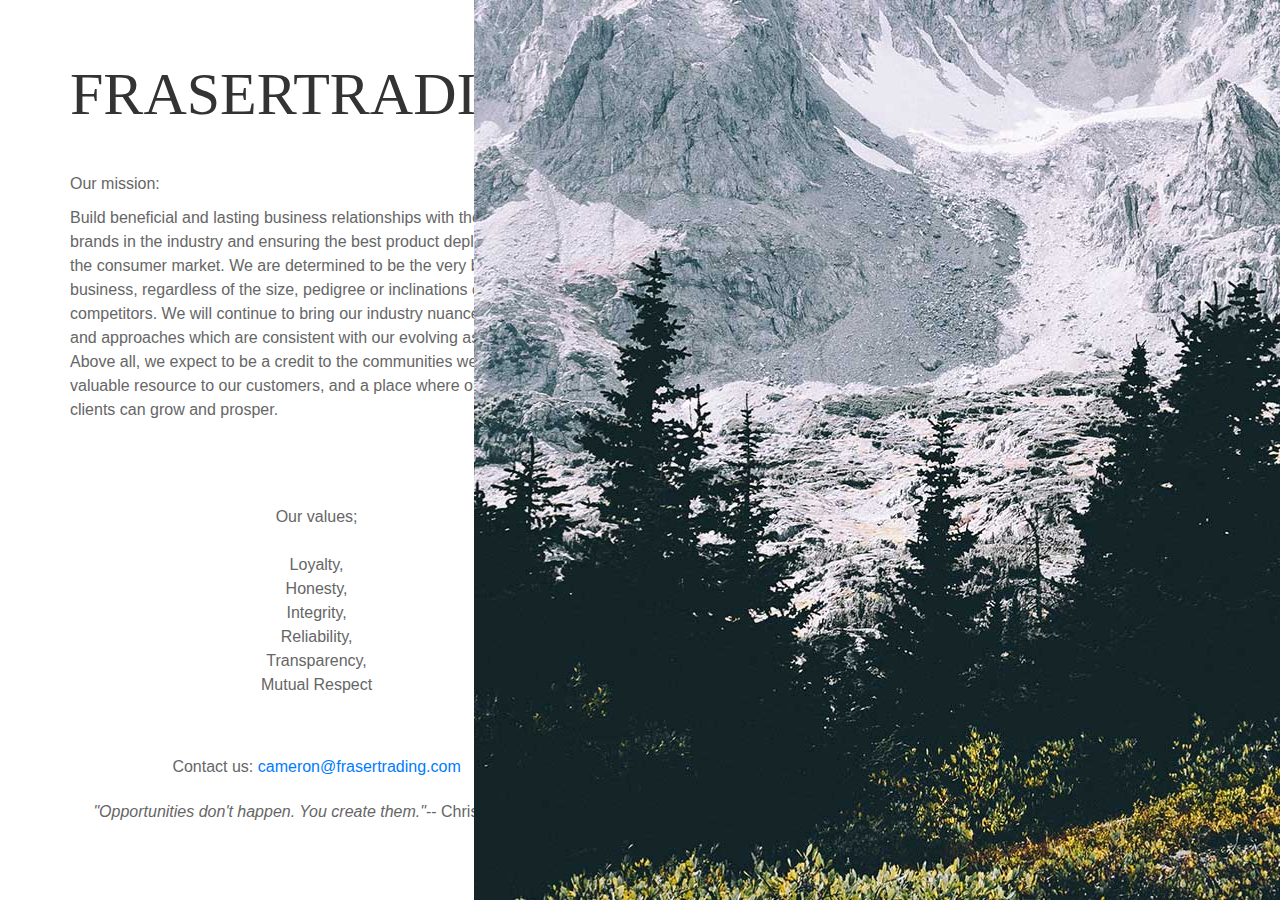
==== commit ddc35dcc: "7" ====
--- a/index.html
+++ b/index.html
@@ -27,56 +27,40 @@
 
 	<div class="flex-w flex-str size1 overlay1">
 		<div class="flex-w flex-col-sb wsize1 bg0 p-l-70 p-t-37 p-b-52 p-r-50 respon1">
-			<div class="wrappic1">
+			<div class="wrappic1"><br>
 				<a href="#">
-					<img src="images/icons/logo.png" alt="IMG">
+					<h2 class="l1-txt1 p-b-34 respon3">
+					Frasertrading</h2>
 				</a>
-			</div>		
+			</div>		Our mission:
+
+
+	<p>Build beneficial and lasting business relationships with the greatest brands in the industry and 
+	ensuring the best product deployment to the consumer market.  We are determined to be the very best in our business, 
+	regardless of the size, pedigree or inclinations of our competitors. We will continue to bring our industry nuances of 
+	style and approaches which are consistent with our evolving aspirations. Above all, we expect to be a credit to the communities 
+	we serve, a valuable resource to our customers, and a place where our dedicated clients can grow and prosper. </p>
+			
+	<center>		
+	Our values;<br><br>
+
+	Loyalty,<br>
+	Honesty,<br>
+	Integrity,<br>
+	Reliability,<br>
+	Transparency, <br>
+	Mutual Respect <br><br><br></center>
 	
-			<div class="w-full p-t-100 p-b-90 p-l-48 p-l-0-md">
+		<center>				
+    Contact us: <a href="mailto:cameron@frasertrading.com">cameron@frasertrading.com</a></center>
 				
-				<h3 class="l1-txt1 p-b-34 respon3">
-					Coming Soon
-				</h3>
-
-				<p class="m2-txt1 p-b-46">
-					Follow us for update now!
-				</p>
-
-				<form class="contact100-form validate-form m-t-10 m-b-10">
-					<div class="wrap-input100 validate-input m-lr-auto-lg" data-validate = "Email is required: ex@abc.xyz">
-						<input class="s2-txt1 placeholder0 input100 trans-04" type="text" name="email" placeholder="Email Address">
-
-						<button class="flex-c-m ab-t-r size2 hov1 respon5">
-							<i class="zmdi zmdi-long-arrow-right fs-30 cl1 trans-04"></i>
-						</button>
-
-						<div class="flex-c-m ab-t-l s2-txt1 size4 bor1 respon4">
-							<span>Subcribe Now:</span>
-						</div>
-					</div>		
-				</form>
+			
 				
-			</div>
 			
-			<div class="flex-w flex-m">
-				<span class="m2-txt2 p-r-40">
-					Follow us
-				</span>
-
-				<a href="#" class="size3 flex-c-m how-social trans-04 m-r-15 m-b-5 m-t-5">
-					<i class="fa fa-facebook"></i>
-				</a>
-
-				<a href="#" class="size3 flex-c-m how-social trans-04 m-r-15 m-b-5 m-t-5">
-					<i class="fa fa-twitter"></i>
-				</a>
-
-				<a href="#" class="size3 flex-c-m how-social trans-04 m-r-15 m-b-5 m-t-5">
-					<i class="fa fa-youtube-play"></i>
-				</a>
-			</div>
+			
+		<p><i><center>"Opportunities don't happen. You create them."</i>-- Chris Grosser</p></center>
 		</div>
+		
 			
 
 		<div class="wsize2 bg-img1 respon2" style="background-image: url('images/bg01.jpg');">
--- a/css/util.css
+++ b/css/util.css
@@ -12,7 +12,7 @@
 
 body, html {
 	font-family: Arial, sans-serif;
-	font-size: 15px;
+	font-size: 16px;
 	color: #666666;
 
 	height: 100%;
--- a/css/main.css
+++ b/css/main.css
@@ -11,25 +11,7 @@
 /*//////////////////////////////////////////////////////////////////
 [ FONT ]*/
 
-@font-face {
-  font-family: PlayfairDisplay-Regular;
-  src: url('../fonts/PlayfairDisplay/PlayfairDisplay-Regular.ttf'); 
-}
-
-@font-face {
-  font-family: PlayfairDisplay-BlackItalic;
-  src: url('../fonts/PlayfairDisplay/PlayfairDisplay-BlackItalic.ttf'); 
-}
-
-@font-face {
-  font-family: Poppins-Regular;
-  src: url('../fonts/Poppins/Poppins-Regular.ttf'); 
-}
-
-@font-face {
-  font-family: Poppins-Medium;
-  src: url('../fonts/Poppins/Poppins-Medium.ttf'); 
-}
+
 
 /*//////////////////////////////////////////////////////////////////
 [ RS PLUGIN ]*/
@@ -46,7 +28,7 @@
 [ Input ]*/
 
 .wrap-input100 {
-  width: 650px;
+  width: 150px;
   max-width: calc(100% + 110px);
   position: relative;
   background-color: transparent;
@@ -235,7 +217,7 @@
 /*//////////////////////////////////////////////////////////////////
 [ L-Text >= 26 ]*/
 .l1-txt1 {
-  font-family: PlayfairDisplay-Regular;
+  font-family:  Bookman;
   font-size: 60px;
   color: #333;
   line-height: 1.1;
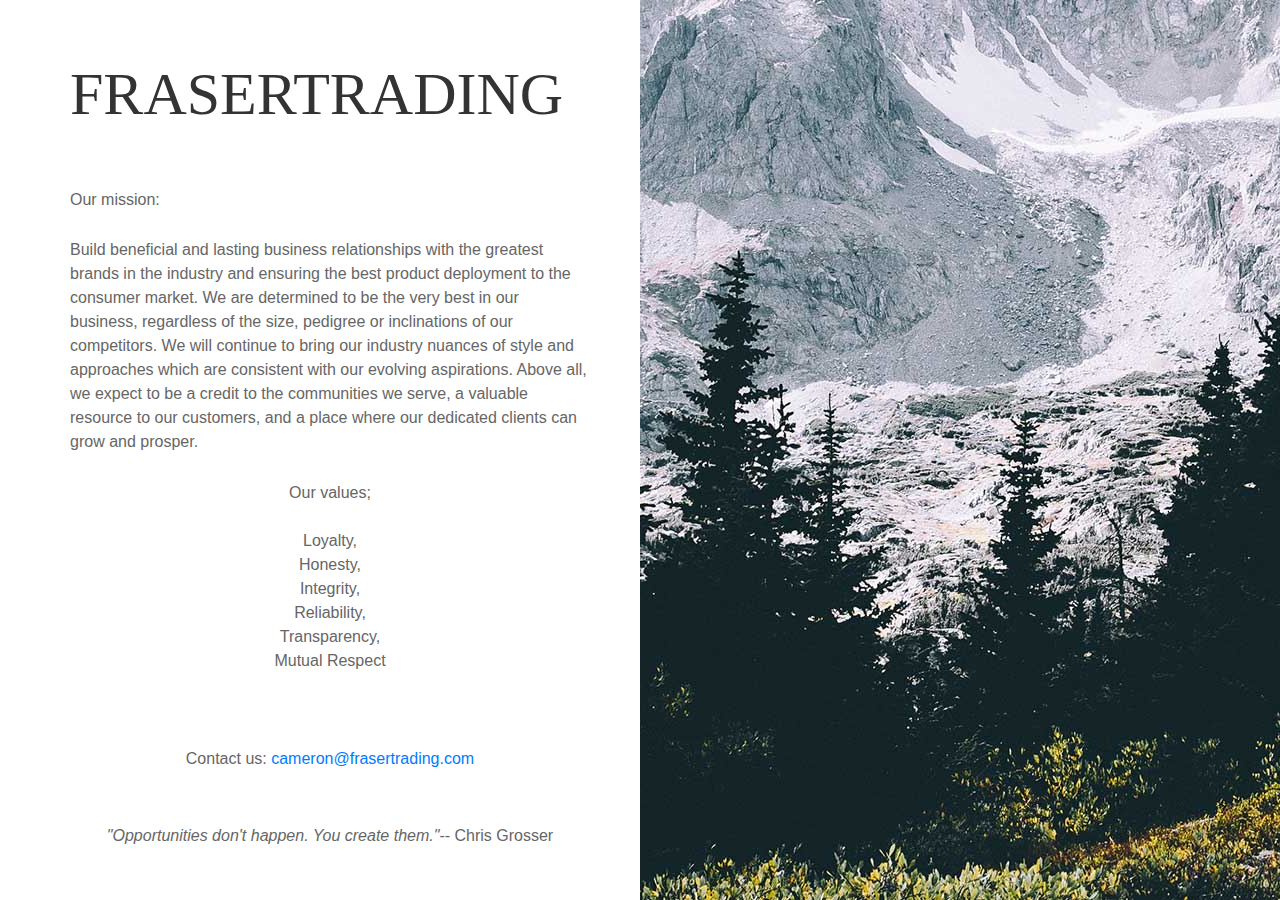
==== commit f39014f5: "Update index.html" ====
--- a/index.html
+++ b/index.html
@@ -1,7 +1,7 @@
 <!DOCTYPE html>
 <html lang="en">
 <head>
-	<title>Coming Soon 14</title>
+	<title>Frasertrading</title>
 	<meta charset="UTF-8">
 	<meta name="viewport" content="width=device-width, initial-scale=1">
 <!--===============================================================================================-->	
@@ -28,7 +28,7 @@
 	<div class="flex-w flex-str size1 overlay1">
 		<div class="flex-w flex-col-sb wsize1 bg0 p-l-70 p-t-37 p-b-52 p-r-50 respon1">
 			<div class="wrappic1"><br>
-				<a href="#">
+				<a style="wordbreak: break-word">
 					<h2 class="l1-txt1 p-b-34 respon3">
 					Frasertrading</h2>
 				</a>
@@ -84,4 +84,4 @@
 	<script src="js/main.js"></script>
 
 </body>
-</html>+</html>
--- a/css/main.css
+++ b/css/main.css
@@ -253,11 +253,11 @@
 /*//////////////////////////////////////////////////////////////////
 [ Width ]*/
 .wsize1 {
-  width: 37%;
+  width: 50%;
 }
 
 .wsize2 {
-  width: 63%;
+  width: 50%;
 }
 
 .wsize3 {
@@ -560,4 +560,4 @@
   .w-full-ssm {width: 100%;}
   /*---------------------------------------------*/
 
-}+}
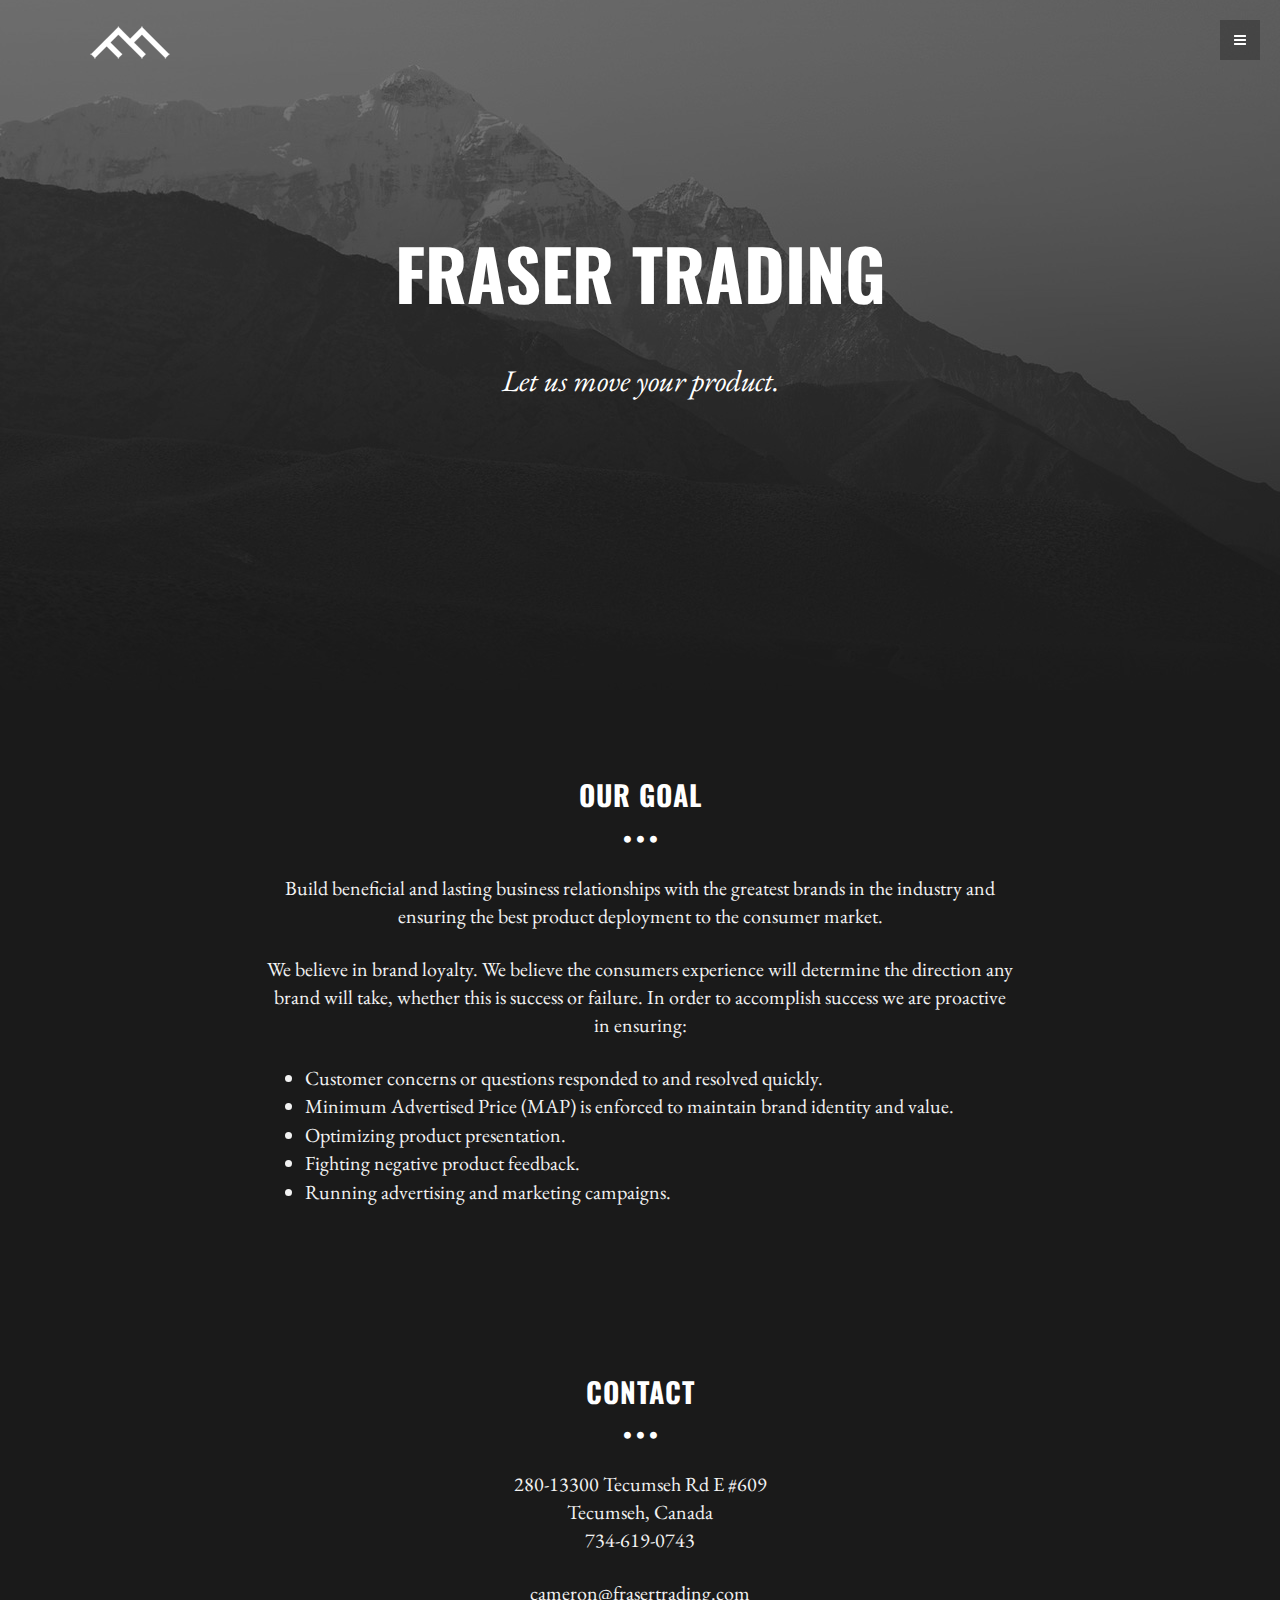
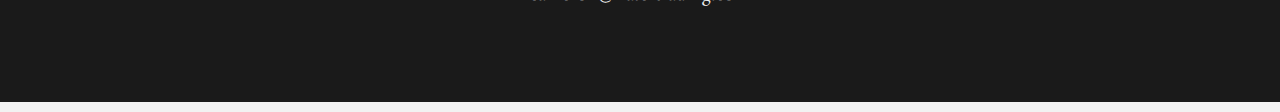
==== commit 8c09fd27: "grg" ====
--- a/index.html
+++ b/index.html
@@ -1,87 +1,134 @@
 <!DOCTYPE html>
 <html lang="en">
-<head>
-	<title>Frasertrading</title>
-	<meta charset="UTF-8">
-	<meta name="viewport" content="width=device-width, initial-scale=1">
-<!--===============================================================================================-->	
-	<link rel="icon" type="image/png" href="images/icons/favicon.ico"/>
-<!--===============================================================================================-->
-	<link rel="stylesheet" type="text/css" href="vendor/bootstrap/css/bootstrap.min.css">
-<!--===============================================================================================-->
-	<link rel="stylesheet" type="text/css" href="fonts/font-awesome-4.7.0/css/font-awesome.min.css">
-<!--===============================================================================================-->
-	<link rel="stylesheet" type="text/css" href="fonts/iconic/css/material-design-iconic-font.min.css">
-<!--===============================================================================================-->
-	<link rel="stylesheet" type="text/css" href="vendor/animate/animate.css">
-<!--===============================================================================================-->
-	<link rel="stylesheet" type="text/css" href="vendor/select2/select2.min.css">
-<!--===============================================================================================-->
-	<link rel="stylesheet" type="text/css" href="css/util.css">
-	<link rel="stylesheet" type="text/css" href="css/main.css">
-<!--===============================================================================================-->
-</head>
-<body>
+  <head>
+    <meta charset="utf-8">
+    <meta name="viewport" content="width=device-width, initial-scale=1.0">
+    <meta name="description" content="">
+    <meta name="author" content="">
+    <link rel="shortcut icon" href="assets/ico/favicon.png">
+
+    <title>FRASERTRADING</title>
+
+    <!-- Bootstrap core CSS -->
+    <link href="assets/css/bootstrap.css" rel="stylesheet">
+
+    <!-- Custom styles for this template -->
+    <link href="assets/css/main.css" rel="stylesheet">
+	<link rel="stylesheet" href="assets/css/font-awesome.min.css">
+
+    <script src="assets/js/jquery.min.js"></script>
+	<script src="assets/js/modernizr.custom.js"></script>
 	
-			
 
-	<div class="flex-w flex-str size1 overlay1">
-		<div class="flex-w flex-col-sb wsize1 bg0 p-l-70 p-t-37 p-b-52 p-r-50 respon1">
-			<div class="wrappic1"><br>
-				<a style="wordbreak: break-word">
-					<h2 class="l1-txt1 p-b-34 respon3">
-					Frasertrading</h2>
-				</a>
-			</div>		Our mission:
+	
+    <link href='http://fonts.googleapis.com/css?family=Oswald:400,300,700' rel='stylesheet' type='text/css'>
+    <link href='http://fonts.googleapis.com/css?family=EB+Garamond' rel='stylesheet' type='text/css'>
+
+    <!-- HTML5 shim and Respond.js IE8 support of HTML5 elements and media queries -->
+    <!--[if lt IE 9]>
+      <script src="assets/js/html5shiv.js"></script>
+      <script src="assets/js/respond.min.js"></script>
+    <![endif]-->
+  </head>
+
+  <body data-spy="scroll" data-offset="0" data-target="#theMenu">
+		
+	<!-- Menu -->
+	<nav class="menu" id="theMenu">
+		<div class="menu-wrap">
+			<h1 class="logo"><a href="index.html#home">FRASER TRADING</a></h1>
+			<i class="icon-remove menu-close"></i>
+			<a href="#home" class="smoothScroll">Home</a>
+			<a href="#about" class="smoothScroll">About</a>
+			<a href="#contact" class="smoothScroll">Contact</a>
+			<a href="#"><i class="icon-facebook"></i></a>
+			<a href="#"><i class="icon-twitter"></i></a>
+			<a href="#"><i class="icon-dribbble"></i></a>
+			<a href="#"><i class="icon-envelope"></i></a>
+		</div>
+		
+		<!-- Menu button -->
+		<div id="menuToggle"><i class="icon-reorder"></i></div>
+	</nav>
 
 
-	<p>Build beneficial and lasting business relationships with the greatest brands in the industry and 
-	ensuring the best product deployment to the consumer market.  We are determined to be the very best in our business, 
-	regardless of the size, pedigree or inclinations of our competitors. We will continue to bring our industry nuances of 
-	style and approaches which are consistent with our evolving aspirations. Above all, we expect to be a credit to the communities 
-	we serve, a valuable resource to our customers, and a place where our dedicated clients can grow and prosper. </p>
-			
-	<center>		
-	Our values;<br><br>
+	
+	<!-- ========== HEADER SECTION ========== -->
+	<section id="home" name="home"></section>
+	<div id="headerwrap">
+		<div class="container">
+			<div class="logo">
+				<img src="assets/img/logo.png">
+			</div>
+			<br>
+			<div class="row">
+				<h1>FRASER TRADING</h1>
+				<br>
+				<h3>Let us move your product.</h3>
+				<br>
+				<br>
+				<div class="col-lg-6 col-lg-offset-3">
+				</div>
+			</div>
+		</div><!-- /container -->
+	</div><!-- /headerwrap -->
+	
+	
+	
+	<!-- ========== ABOUT SECTION ========== -->
+	<section id="about" name="about"></section>
+	<div id="f">
+		<div class="container">
+			<div class="row">
+				<h3>OUR GOAL</h3>
+				<p class="centered"><i class="icon icon-circle"></i><i class="icon icon-circle"></i><i class="icon icon-circle"></i></p>
+				
+				<!-- INTRO INFORMATIO-->
+				<div class="col-lg-8 col-lg-offset-2">
+					<p>Build beneficial and lasting business relationships with the greatest brands in the industry and ensuring the best product deployment to the consumer market.</p>
+					<p>We believe in brand loyalty. We believe the consumers experience will determine the direction any brand will take, whether this is success or failure. In order to accomplish success we are proactive in ensuring:</p>
+					
+					<ul>
+						<li>Customer concerns or questions responded to and resolved quickly.</li>
+						<li>Minimum Advertised Price (MAP) is enforced to maintain brand identity and value.</li>
+						<li>Optimizing product presentation.</li>
+						<li>Fighting negative product feedback.</li>
+						<li>Running advertising and marketing campaigns.</li>
+					</ul>
+					
+					
+				</div>								
+			</div>
+		</div><!-- /container -->
+	</div><!-- /f -->
+	
 
-	Loyalty,<br>
-	Honesty,<br>
-	Integrity,<br>
-	Reliability,<br>
-	Transparency, <br>
-	Mutual Respect <br><br><br></center>
-	
-		<center>				
-    Contact us: <a href="mailto:cameron@frasertrading.com">cameron@frasertrading.com</a></center>
+
+
+	<!-- ========== CONTACT SECTION ========== -->
+	<section id="contact" name="contact"></section>
+	<div id="f">
+		<div class="container">
+			<div class="row">
+				<h3>CONTACT</h3>
+				<p class="centered"><i class="icon icon-circle"></i><i class="icon icon-circle"></i><i class="icon icon-circle"></i></p>
 				
-			
-				
-			
-			
-		<p><i><center>"Opportunities don't happen. You create them."</i>-- Chris Grosser</p></center>
-		</div>
-		
-			
-
-		<div class="wsize2 bg-img1 respon2" style="background-image: url('images/bg01.jpg');">
+				<div class="col-lg-6 col-lg-offset-3">
+					<p>280-13300 Tecumseh Rd E #609<br/>Tecumseh, Canada<br/>734-619-0743</p>
+					<p>cameron@frasertrading.com</p>
+				</div>
+			</div>
 		</div>
 	</div>
 
-
-
 	
 
-<!--===============================================================================================-->	
-	<script src="vendor/jquery/jquery-3.2.1.min.js"></script>
-<!--===============================================================================================-->
-	<script src="vendor/bootstrap/js/popper.js"></script>
-	<script src="vendor/bootstrap/js/bootstrap.min.js"></script>
-<!--===============================================================================================-->
-	<script src="vendor/select2/select2.min.js"></script>
-<!--===============================================================================================-->
-	<script src="vendor/tilt/tilt.jquery.min.js"></script>
-<!--===============================================================================================-->
-	<script src="js/main.js"></script>
-
+    <!-- Bootstrap core JavaScript
+    ================================================== -->
+    <!-- Placed at the end of the document so the pages load faster -->
+	<script src="assets/js/classie.js"></script>
+    <script src="assets/js/bootstrap.min.js"></script>
+    <script src="assets/js/smoothscroll.js"></script>
+	<script src="assets/js/main.js"></script>
 </body>
 </html>
--- a/assets/css/main.css
+++ b/assets/css/main.css
@@ -0,0 +1,320 @@
+/*
+ * Author: Carlos Alvarez
+ * URL: http://alvarez.is
+ *
+ * Project Name: Minimal - Free Bootstrap 3 Theme
+ * Version: 1.0
+ * URL: http://blacktie.co
+ */
+
+body {
+  background-color: #f2f2f2;
+    font-family: 'EB Garamond', serif;
+    font-weight: 300;
+    font-size: 16px;
+    color: #555;
+
+    -webkit-font-smoothing: antialiased;
+    -webkit-overflow-scrolling: touch;
+}
+
+/* Titles */
+h1, h2, h3, h4, h5, h6 {
+    font-family: 'Oswald', sans-serif;
+    font-weight: 300;
+    color: #333;
+}
+
+
+/* Paragraph & Typographic */
+p {
+    line-height: 28px;
+    margin-bottom: 25px;
+}
+
+ul {
+	 
+     text-align: left;
+	 font-size: 20px;
+     color: #f2f2f2;
+}
+
+.centered {
+    text-align: center;
+}
+
+/* Links */
+a {
+    color: #f85c37;
+    word-wrap: break-word;
+
+    -webkit-transition: color 0.1s ease-in, background 0.1s ease-in;
+    -moz-transition: color 0.1s ease-in, background 0.1s ease-in;
+    -ms-transition: color 0.1s ease-in, background 0.1s ease-in;
+    -o-transition: color 0.1s ease-in, background 0.1s ease-in;
+    transition: color 0.1s ease-in, background 0.1s ease-in;
+}
+
+a:hover,
+a:focus {
+    color: #7b7b7b;
+    text-decoration: none;
+    outline: 0;
+}
+
+a:before,
+a:after {
+    -webkit-transition: color 0.1s ease-in, background 0.1s ease-in;
+    -moz-transition: color 0.1s ease-in, background 0.1s ease-in;
+    -ms-transition: color 0.1s ease-in, background 0.1s ease-in;
+    -o-transition: color 0.1s ease-in, background 0.1s ease-in;
+    transition: color 0.1s ease-in, background 0.1s ease-in;
+}
+
+ hr {
+    display: block;
+    height: 1px;
+    border: 0;
+    border-top: 1px solid #ccc;
+    margin: 1em 0;
+    padding: 0;
+}
+
+
+/* ==========================================================================
+   Wrap Sections
+   ========================================================================== */
+
+#headerwrap {
+	background: url(../img/header-bg.jpg) no-repeat center top;
+	margin-top: -10px;
+	padding-top:20px;
+	text-align:center;
+	background-attachment: relative;
+	background-position: center center;
+	min-height: 700px;
+	width: 100%;
+	
+    -webkit-background-size: 100%;
+    -moz-background-size: 100%;
+    -o-background-size: 100%;
+    background-size: 100%;
+
+    -webkit-background-size: cover;
+    -moz-background-size: cover;
+    -o-background-size: cover;
+    background-size: cover;
+}
+
+#headerwrap h1 {
+	margin-top: 150px;
+	color: white;
+	font-size: 70px;
+	font-weight: 700;
+}
+
+#headerwrap h3 {
+	color: white;
+	font-size: 30px;
+	font-weight: 100;
+    font-family: 'EB Garamond', serif;
+    font-style: oblique;
+}
+
+#headerwrap .logo {
+	text-align: left;
+	margin-left: 20px;
+	margin-top: 15px;
+}
+
+
+/* Footer Wrap */
+
+#f {
+	background: #1a1a1a;
+	padding-top: 70px;
+	padding-bottom: 70px;
+	text-align: center
+}
+
+#f h3 {
+	color: white;
+	font-size: 28px;
+	font-weight: 700;
+	letter-spacing: 1px;	
+}
+
+#f i {
+	font-size: 8px;
+	color: #fff;
+    padding: 3px;
+}
+
+#f p {
+	font-size: 20px;
+	color: #f2f2f2;
+}
+
+#f img {
+	text-align: center;
+}
+
+
+/* MENU CONF*/
+
+.menu {
+	position: fixed;
+	right: -200px;
+	width: 260px;
+	height: 100%;
+	top: 0;
+	z-index: 10;
+	text-align: left;
+}
+
+.menu.menu-open {
+	right: 0px;
+}
+
+.menu-wrap {
+	position: absolute;
+	top: 0;
+	left: 60px;
+	background: #1a1a1a;
+	width: 200px;
+	height: 100%;
+}
+
+.menu h1.logo a {
+	font-family: 'Oswald', sans-serif;
+	font-size: 16px;
+	font-weight: 700;
+	letter-spacing: 0.15em;
+	line-height: 40px;
+	text-transform: uppercase;
+	color: #ffffff;
+	margin-top: 20px;
+}
+
+.menu h1.logo a:hover {
+	color: #f85c37;
+}
+
+.menu img.logo {
+	margin: 20px 0;
+	max-width: 160px;
+}
+
+.menu a {
+	margin-left: 20px;
+	color: #808080;
+	display: block;
+	font-size: 12px;
+	font-weight: 700;
+	line-height: 40px;
+	letter-spacing: 0.1em;
+	text-transform: uppercase;
+}
+
+.menu a:hover {
+	color: #ffffff;
+}
+
+.menu a:active {
+	color: #ffffff;
+}
+
+.menu a > i {
+	float: left;
+	display: inline-block;
+	vertical-align: middle; 
+	text-align: left;
+	width: 25px;
+	font-size: 14px;
+	line-height: 40px;
+	margin: 25px 2px;
+}
+
+.menu-close {
+	cursor: pointer;
+	display: block;
+	position: absolute;
+	font-size: 14px;
+	color: #808080;
+	width: 40px;
+	height: 40px;
+	line-height: 40px;
+	top: 20px;
+	right: 5px;
+	-webkit-transition: all .1s ease-in-out;
+	   -moz-transition: all .1s ease-in-out;
+		-ms-transition: all .1s ease-in-out;
+		 -o-transition: all .1s ease-in-out;
+			transition: all .1s ease-in-out;
+}
+
+.menu-close:hover {
+	color: #ffffff;
+	-webkit-transition: all .1s ease-in-out;
+	   -moz-transition: all .1s ease-in-out;
+		-ms-transition: all .1s ease-in-out;
+		 -o-transition: all .1s ease-in-out;
+			transition: all .1s ease-in-out;
+}
+
+/* Push the body after clicking the menu button */
+.body-push {
+	overflow-x: hidden;
+	position: relative;
+	left: 0;
+}
+
+.body-push-toright {
+	left: 200px;
+}
+
+.body-push-toleft {
+	left: -200px;
+}
+
+.menu,
+.body-push {
+	-webkit-transition: all .3s ease;
+	   -moz-transition: all .3s ease;
+		-ms-transition: all .3s ease;
+		 -o-transition: all .3s ease;
+			transition: all .3s ease;
+}
+
+#menuToggle {
+	position: absolute;
+	top: 20px;
+	left: 0;
+	z-index: 11;
+	display: block;
+	text-align: center;
+	font-size: 14px;
+	color: #ffffff;
+	width: 40px;
+	height: 40px;
+	line-height: 40px;
+	cursor: pointer;
+	background: rgba(0,0,0,0.25);
+	-webkit-transition: all .1s ease-in-out;
+	   -moz-transition: all .1s ease-in-out;
+		-ms-transition: all .1s ease-in-out;
+		 -o-transition: all .1s ease-in-out;
+			transition: all .1s ease-in-out;
+}
+
+#menuToggle:hover {
+	color: #ffffff;
+	background: rgba(0,0,0,0.2);
+	-webkit-transition: all .1s ease-in-out;
+	   -moz-transition: all .1s ease-in-out;
+		-ms-transition: all .1s ease-in-out;
+		 -o-transition: all .1s ease-in-out;
+			transition: all .1s ease-in-out;
+}
+
+
